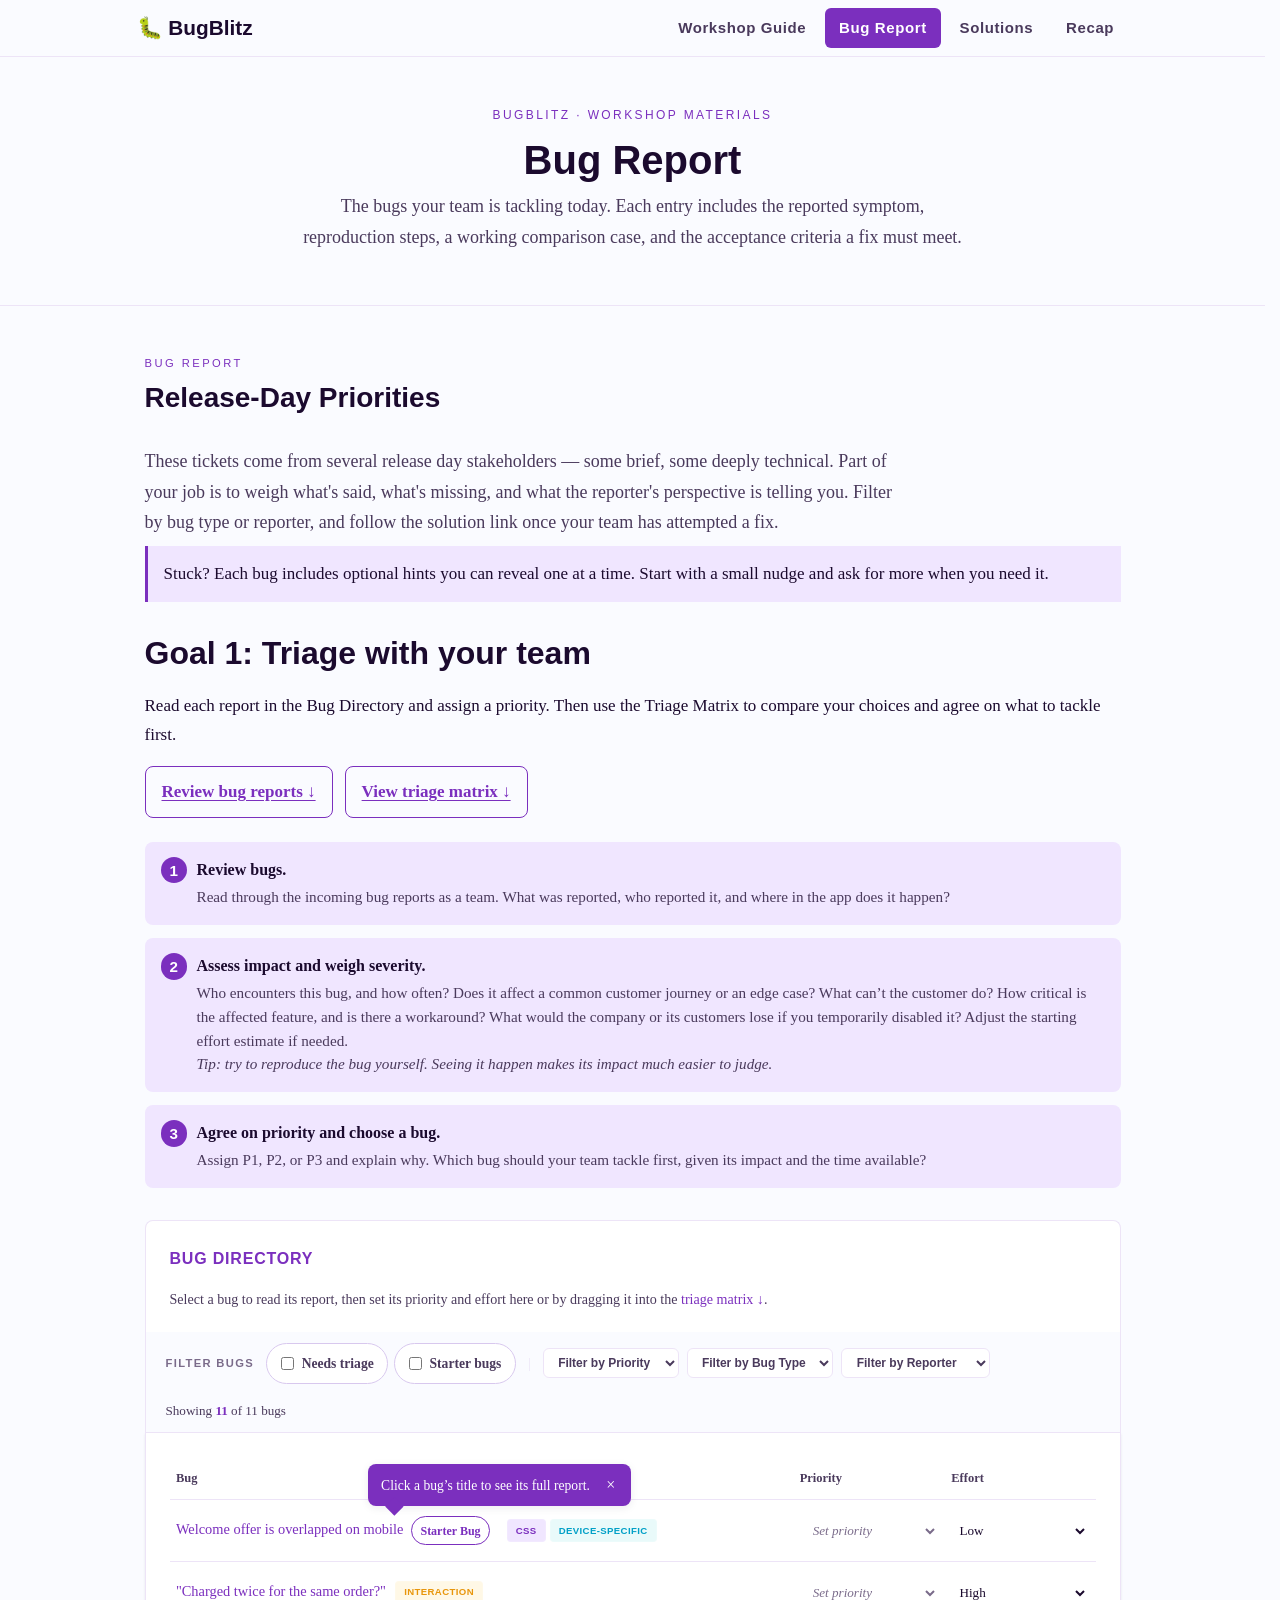
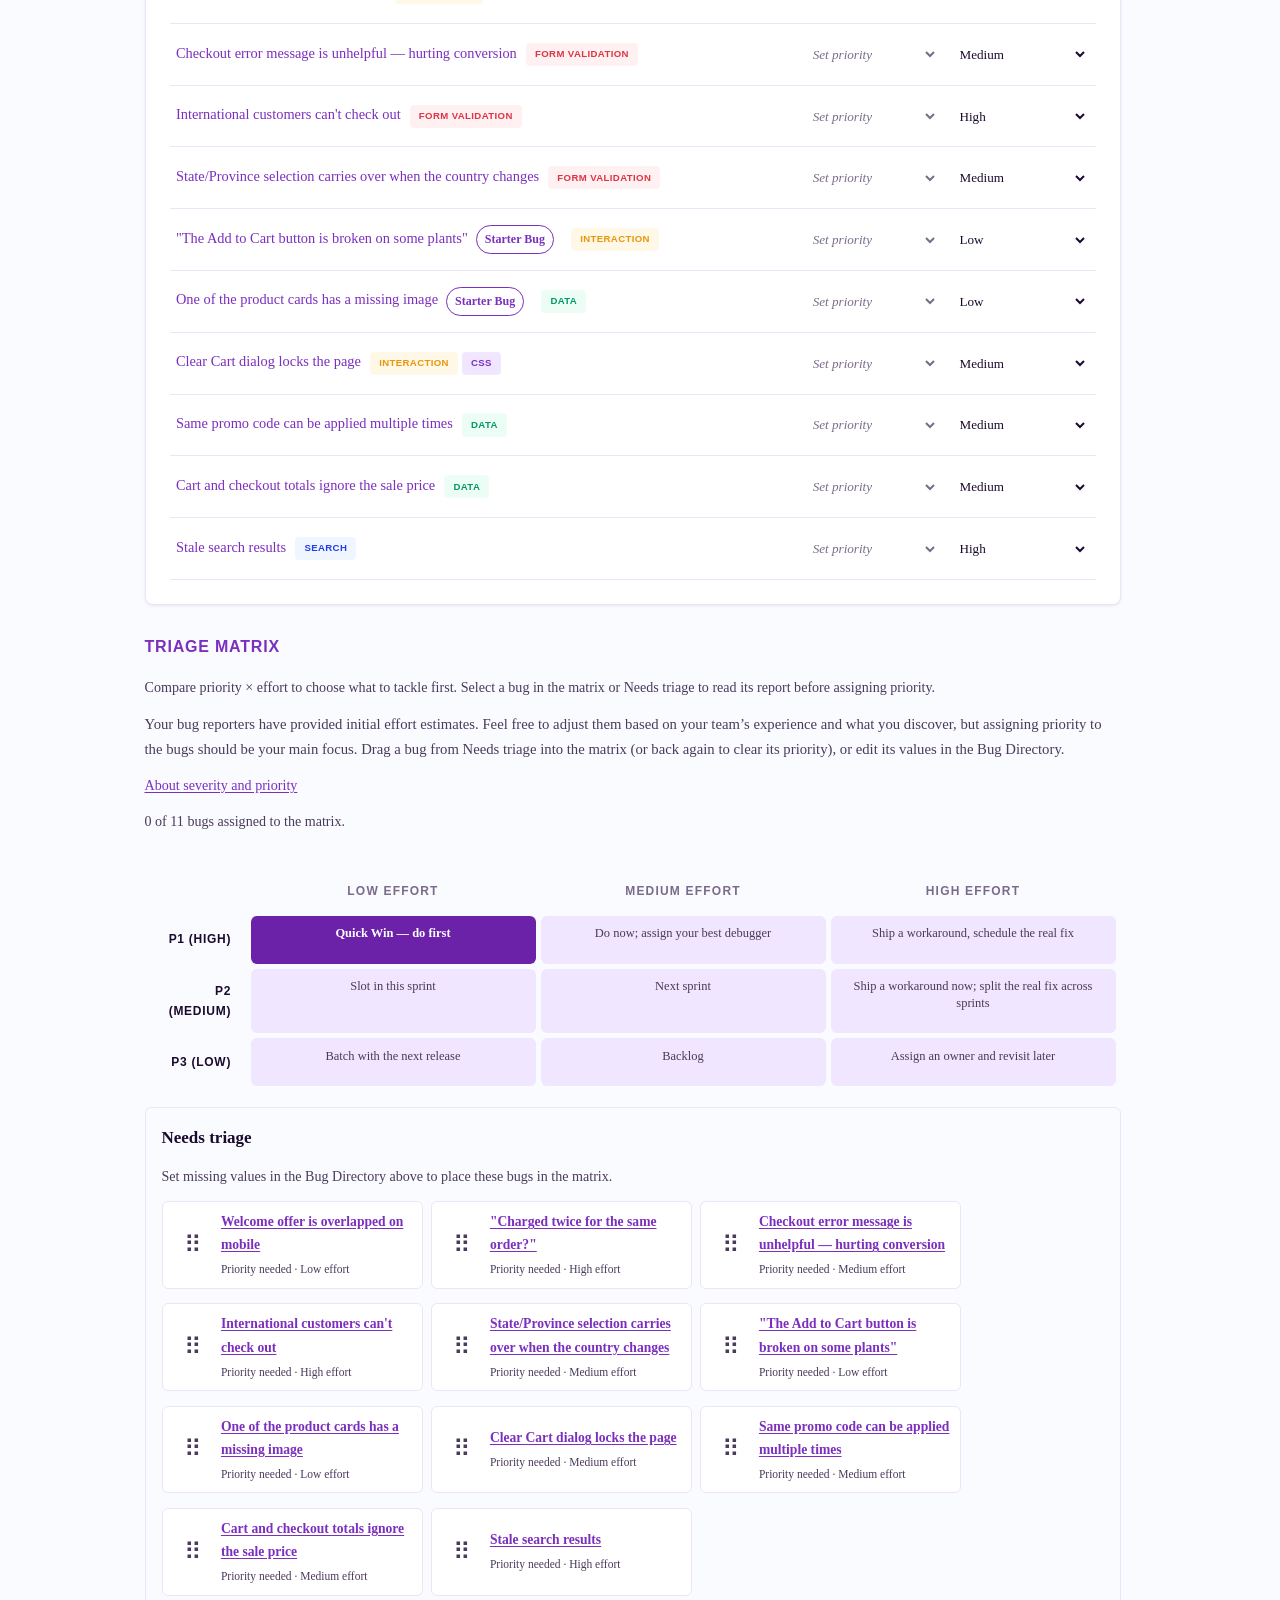
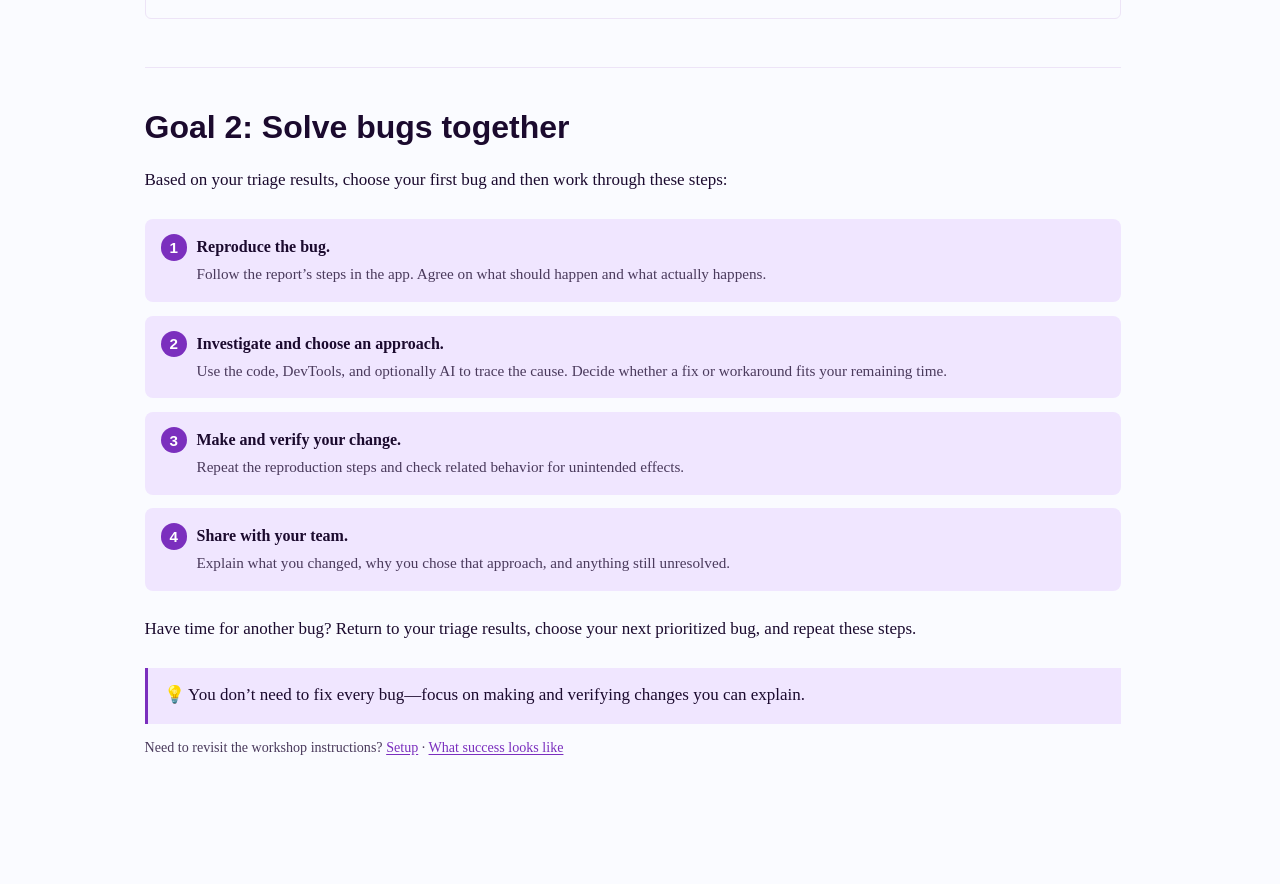
==== bugs.html @ a785be15 "update the guide" ====
<!DOCTYPE html>
<html data-page="bugs">
<meta charset="utf-8">
<meta name="viewport" content="width=device-width, initial-scale=1">
<title>BugBlitz Bug Report</title>
<link rel="stylesheet" href="styles.css?v=progressive-hints-notices-1">

<header class="site-header">
  <div class="site-bar">
    <a class="site-brand" href="index.html"><span aria-hidden="true">🐛</span> BugBlitz</a>
    <nav class="page-nav" aria-label="Workshop pages">
      <ul class="page-nav-list">
        <li class="page-nav-item has-menu">
          <a href="index.html">Workshop Guide</a>
          <ul class="page-nav-menu" id="page-menu-guide" aria-label="Workshop Guide sections">
            <li><a href="index.html#timeline">Timeline</a></li>
            <li><a href="index.html#setup">Setup</a></li>
            <li><a href="index.html#exercise">What Success Looks Like</a></li>
          </ul>
        </li>
        <li class="page-nav-item has-menu">
          <a href="bugs.html" aria-current="page">Bug Report</a>
          <ul class="page-nav-menu" id="page-menu-bugs" aria-label="Bug Report sections">
            <li><a href="#quick-links">Bug Directory</a></li>
            <li><a href="#triage-board">Triage Matrix</a></li>
          </ul>
        </li>
        <li class="page-nav-item"><a href="solutions.html">Solutions</a></li>
        <li class="page-nav-item has-menu">
          <a href="recap.html">Recap</a>
          <ul class="page-nav-menu" id="page-menu-recap" aria-label="Recap sections">
            <li><a href="recap.html#goals">Goals</a></li>
            <li><a href="recap.html#mindset">Mindset</a></li>
            <li><a href="recap.html#severity">Severity &amp; Priority</a></li>
            <li><a href="recap.html#bug-types">Bug Types</a></li>
            <li><a href="recap.html#ai-tips">AI Tips</a></li>
            <li><a href="recap.html#roles">Stakeholders</a></li>
            <li><a href="recap.html#hints">Hints</a></li>
          </ul>
        </li>
      </ul>
    </nav>
  </div>
  <nav class="section-nav" aria-label="Page sections">
    <div class="section-nav-inner">
      <span class="section-nav-page">Bug Report</span>
      <a href="#quick-links">Bug Directory</a>
      <a href="#triage-board">Triage Matrix</a>
    </div>
  </nav>
</header>

<div class="masthead">
  <div class="masthead-eyebrow">BugBlitz · Workshop Materials</div>
  <h1>Bug Report</h1>
  <p class="masthead-sub">The bugs your team is tackling today. Each entry includes the reported symptom, reproduction
    steps, a working comparison case, and the acceptance criteria a fix must meet.</p>
</div>

<div class="content">

  <!-- Bug report and triage tools -->
  <section id="bug-list">
    <div class="section-label">Bug Report</div>
    <h2>Release-Day Priorities</h2>
    <p class="lead">These tickets come from several release day stakeholders — some brief, some deeply technical. Part
      of your job is to weigh what's said, what's missing, and what the reporter's perspective is telling you. Filter by
      bug type or reporter, and follow the solution link once your team has attempted a fix.</p>

    <p class="hints-intro">Stuck? Each bug includes optional hints you can reveal one at a time. Start with a small nudge and ask for more when you need it.</p>

    <div class="triage-prompts">
      <h2>Goal 1: Triage with your team</h2>
      <p>Read each report in the Bug Directory and assign a priority. Then use the Triage Matrix to compare your choices and agree on what to tackle first.</p>
      <nav class="triage-actions" aria-label="Triage tools">
        <a href="#quick-links">Review bug reports ↓</a>
        <a href="#triage-board">View triage matrix ↓</a>
      </nav>
      <ol>
        <li><strong>Review bugs.</strong> Read through the incoming bug reports as a team. What was reported, who
          reported it, and where in the app does it happen?</li>
        <li><strong>Assess impact and weigh severity.</strong> Who encounters this bug, and how often? Does it affect a
          common customer journey or an edge case? What can’t the customer do? How critical is the affected feature, and
          is there a workaround? What would the company or its customers lose if you temporarily disabled it? Adjust the
          starting effort estimate if needed.
          <br><em>Tip: try to reproduce the bug yourself. Seeing it happen makes its impact much easier to judge.</em></li>
        <li><strong>Agree on priority and choose a bug.</strong> Assign P1, P2, or P3 and explain why. Which bug should
          your team tackle first, given its impact and the time available?</li>
      </ol>
    </div>

    <div class="toc directory-intro" id="quick-links">
      <h2>Bug Directory</h2>
      <p class="board-help">Select a bug to read its report, then set its priority and effort<span class="triage-pointer-copy"> here or by dragging it into the <a href="#triage-board">triage matrix ↓</a></span><span class="triage-touch-copy">; the <a href="#triage-board">triage matrix ↓</a> updates automatically</span>.</p>
    </div>

    <!-- The filter bar stays pinned only while the bug list is on screen. -->
    <div class="directory-sticky-scope">
      <div class="bug-filter-toolbar" id="bug-filter-toolbar">
        <button type="button" class="filter-panel-toggle" id="filter-panel-toggle"
          aria-controls="filter-panel-content" aria-expanded="false">
          <span>Filter bugs</span>
          <span class="filter-panel-chevron" aria-hidden="true">⌄</span>
        </button>
        <div class="filter-panel-content" id="filter-panel-content">
          <div class="filter-group">
            <span class="filter-label">Filter bugs</span>

            <!-- Triage and curated starting points -->
            <div class="filter-pills" id="bug-filter-pills">
              <label class="bug-filter-check"><input type="checkbox" id="needs-triage-toggle"> Needs triage</label>
              <label class="bug-filter-check"><input type="checkbox" id="starter-bugs-toggle" aria-describedby="starter-bugs-help"> Starter bugs</label>
            </div>

            <span class="filter-divider">|</span>

            <div class="filter-selects">
              <select class="filter-dropdown" id="filter-priority" aria-label="Filter by Priority">
                <option value="all">Filter by Priority</option>
                <option value="P1">P1 (High)</option>
                <option value="P2">P2 (Medium)</option>
                <option value="P3">P3 (Low)</option>
              </select>
              <select class="filter-dropdown" id="filter-type" aria-label="Filter by Bug Type">
                <option value="all">Filter by Bug Type</option>
                <option value="css">CSS</option>
                <option value="data">Data</option>
                <option value="device">Device-Specific</option>
                <option value="form">Form Validation</option>
                <option value="interaction">Interaction</option>
                <option value="search">Search</option>
              </select>

              <select class="filter-dropdown" id="filter-reporter" aria-label="Filter by Reporter">
                <option value="all">Filter by Reporter</option>
                <option value="support">Customer Support</option>
                <option value="design">Design</option>
                <option value="director">Director</option>
                <option value="dev">Engineer</option>
                <option value="pm">Product Manager</option>
                <option value="qa">QA</option>
              </select>
            </div>
          </div>

          <p class="board-help" id="starter-bugs-help" hidden>Starter bugs: Selected by the facilitators as good starting points for newer debuggers.</p>
          <div class="filter-status" role="status" aria-live="polite">
            <span id="active-filter-summary" hidden></span>
            Showing <strong id="visible-count">0</strong> of <span id="total-count">0</span> bugs
            <button type="button" id="clear-filters-btn" class="clear-filters-btn" hidden>Clear filters</button>
          </div>
        </div>
      </div>

      <div class="directory-layout">
        <nav class="toc directory-list" aria-label="Bug report table of contents" id="bug-directory-list">
          <div class="bug-guide-empty" id="bug-guide-empty">
            <p>No bugs match these filters.</p>
            <button type="button" id="empty-clear-filters-btn" class="clear-filters-btn">Clear filters</button>
          </div>
          <table class="triage-table" aria-label="Bug priorities and effort">
            <thead>
              <tr>
                <th scope="col">Bug</th>
                <th scope="col">Priority</th>
                <th scope="col">Effort</th>
              </tr>
            </thead>
            <tbody>
              <tr id="assignment-welcome-offer-mobile">
                <td><a href="#welcome-offer-mobile">Welcome offer is overlapped on mobile</a> <span class="toc-types"><span
                      class="toc-tag cat-css">CSS</span><span class="toc-tag cat-device">Device-Specific</span></span></td>
                <td data-label="Priority"></td>
                <td data-label="Effort"></td>
              </tr>
              <tr id="assignment-duplicate-order-placed">
                <td><a href="#duplicate-order-placed">"Charged twice for the same order?"</a> <span class="toc-types"><span
                      class="toc-tag cat-interaction">Interaction</span></span></td>
                <td data-label="Priority"></td>
                <td data-label="Effort"></td>
              </tr>
              <tr id="assignment-generic-error">
                <td><a href="#generic-error">Checkout error message is unhelpful — hurting conversion</a> <span
                    class="toc-types"><span class="toc-tag cat-form">Form Validation</span></span></td>
                <td data-label="Priority"></td>
                <td data-label="Effort"></td>
              </tr>
              <tr id="assignment-international-postal-code">
                <td><a href="#international-postal-code">International customers can't check out</a> <span
                    class="toc-types"><span class="toc-tag cat-form">Form Validation</span></span></td>
                <td data-label="Priority"></td>
                <td data-label="Effort"></td>
              </tr>
              <tr id="assignment-stale-state">
                <td><a href="#stale-state">State/Province selection carries over when the country changes</a> <span
                    class="toc-types"><span class="toc-tag cat-form">Form Validation</span></span></td>
                <td data-label="Priority"></td>
                <td data-label="Effort"></td>
              </tr>
              <tr id="assignment-sold-out-feedback">
                <td><a href="#sold-out-feedback">"The Add to Cart button is broken on some plants"</a> <span
                    class="toc-types"><span class="toc-tag cat-interaction">Interaction</span></span></td>
                <td data-label="Priority"></td>
                <td data-label="Effort"></td>
              </tr>
              <tr id="assignment-broken-image">
                <td><a href="#broken-image">One of the product cards has a missing image</a> <span class="toc-types"><span
                      class="toc-tag cat-data">Data</span></span></td>
                <td data-label="Priority"></td>
                <td data-label="Effort"></td>
              </tr>
              <tr id="assignment-dialog-bug">
                <td><a href="#dialog-bug">Clear Cart dialog locks the page</a> <span class="toc-types"><span
                      class="toc-tag cat-interaction">Interaction</span><span class="toc-tag cat-css">CSS</span></span></td>
                <td data-label="Priority"></td>
                <td data-label="Effort"></td>
              </tr>
              <tr id="assignment-promo-duplicate">
                <td><a href="#promo-duplicate">Same promo code can be applied multiple times</a> <span
                    class="toc-types"><span class="toc-tag cat-data">Data</span></span></td>
                <td data-label="Priority"></td>
                <td data-label="Effort"></td>
              </tr>
              <tr id="assignment-sale-price-not-honored">
                <td><a href="#sale-price-not-honored">Cart and checkout totals ignore the sale price</a> <span
                    class="toc-types"><span class="toc-tag cat-data">Data</span></span></td>
                <td data-label="Priority"></td>
                <td data-label="Effort"></td>
              </tr>
              <tr id="assignment-stale-search">
                <td><a href="#stale-search">Stale search results</a> <span class="toc-types"><span
                      class="toc-tag cat-search">Search</span></span></td>
                <td data-label="Priority"></td>
                <td data-label="Effort"></td>
              </tr>
            </tbody>
          </table>
        </nav>
        <div class="report-viewer" id="report-viewer" role="region" aria-label="Selected bug report" hidden></div>
      </div>
    </div>

    <div id="triage-board">
    <h2 class="triage-matrix-heading">Triage Matrix</h2>
    <p class="board-help">Compare priority × effort to choose what to tackle first. Select a bug in the matrix or Needs triage to read its report before assigning priority.</p>
    <p style="font-size: 0.92rem; color: var(--text-secondary); margin-top: 0.25rem;">Your bug reporters have provided
      initial effort estimates. Feel free to adjust them based on your team’s experience and what you discover, but
      assigning priority to the bugs should be your main focus. <span class="triage-pointer-copy">Drag a bug from Needs triage into the matrix (or back again to clear its priority), or edit its values in the Bug Directory.</span><span class="triage-touch-copy">Set priority and effort in the <a href="#quick-links">Bug Directory</a>. The matrix updates automatically.</span></p>

    <p class="board-help"><a href="recap.html#severity">About severity and priority</a></p>
      <p class="board-help" id="triage-count"></p>
      <div class="matrix-scroll">
        <table class="effort-matrix triage-board" aria-label="Priority × Effort matrix">
          <thead>
            <tr>
              <th></th>
              <th scope="col">Low Effort</th>
              <th scope="col">Medium Effort</th>
              <th scope="col">High Effort</th>
            </tr>
          </thead>
          <tbody>
            <tr>
              <th scope="row" class="row-label">P1 (High)</th>
              <td class="quick-win" data-priority="P1" data-effort="Low">
                <div class="matrix-effort-label">Low effort</div>
                <div class="board-guidance">Quick Win — do first</div>
                <div class="board-tiles"></div>
              </td>
              <td data-priority="P1" data-effort="Medium">
                <div class="matrix-effort-label">Medium effort</div>
                <div class="board-guidance">Do now; assign your best debugger</div>
                <div class="board-tiles"></div>
              </td>
              <td data-priority="P1" data-effort="High">
                <div class="matrix-effort-label">High effort</div>
                <div class="board-guidance">Ship a workaround, schedule the real fix</div>
                <div class="board-tiles"></div>
              </td>
            </tr>
            <tr>
              <th scope="row" class="row-label">P2 (Medium)</th>
              <td data-priority="P2" data-effort="Low">
                <div class="matrix-effort-label">Low effort</div>
                <div class="board-guidance">Slot in this sprint</div>
                <div class="board-tiles"></div>
              </td>
              <td data-priority="P2" data-effort="Medium">
                <div class="matrix-effort-label">Medium effort</div>
                <div class="board-guidance">Next sprint</div>
                <div class="board-tiles"></div>
              </td>
              <td data-priority="P2" data-effort="High">
                <div class="matrix-effort-label">High effort</div>
                <div class="board-guidance">Ship a workaround now; split the real fix across sprints</div>
                <div class="board-tiles"></div>
              </td>
            </tr>
            <tr>
              <th scope="row" class="row-label">P3 (Low)</th>
              <td data-priority="P3" data-effort="Low">
                <div class="matrix-effort-label">Low effort</div>
                <div class="board-guidance">Batch with the next release</div>
                <div class="board-tiles"></div>
              </td>
              <td data-priority="P3" data-effort="Medium">
                <div class="matrix-effort-label">Medium effort</div>
                <div class="board-guidance">Backlog</div>
                <div class="board-tiles"></div>
              </td>
              <td data-priority="P3" data-effort="High">
                <div class="matrix-effort-label">High effort</div>
                <div class="board-guidance">Assign an owner and revisit later</div>
                <div class="board-tiles"></div>
              </td>
            </tr>
          </tbody>
        </table>
      </div>
      <div class="needs-triage" id="needs-triage">
        <h4>Needs triage</h4>
        <p class="board-help" id="needs-triage-help">Set missing values in the Bug Directory above to place these bugs in the matrix.</p>
        <div class="board-tiles" id="needs-triage-tiles"></div>
      </div>
    </div>

    <div class="exercise-goal" id="solve-bugs">
      <h2>Goal 2: Solve bugs together</h2>
      <p>Based on your triage results, choose your first bug and then work through these steps:</p>
      <ol>
        <li><strong>Reproduce the bug.</strong> Follow the report’s steps in the app. Agree on what should happen and what actually happens.</li>
        <li><strong>Investigate and choose an approach.</strong> Use the code, DevTools, and optionally AI to trace the cause. Decide whether a fix or workaround fits your remaining time.</li>
        <li><strong>Make and verify your change.</strong> Repeat the reproduction steps and check related behavior for unintended effects.</li>
        <li><strong>Share with your team.</strong> Explain what you changed, why you chose that approach, and anything still unresolved.</li>
      </ol>
      <p>Have time for another bug? Return to your triage results, choose your next prioritized bug, and repeat these steps.</p>
      <p class="exercise-tip">💡 You don’t need to fix every bug—focus on making and verifying changes you can explain.</p>
      <nav class="board-help" aria-label="Workshop resources">
        <span>Need to revisit the workshop instructions? </span>
        <a href="index.html#setup">Setup</a>
        <span aria-hidden="true"> · </span>
        <a href="index.html#exercise">What success looks like</a>
      </nav>
    </div>


    <!-- Full bug reports. With JavaScript they are hidden and shown one at a time
         in the Bug Directory's report viewer; without it they appear here. -->
    <div class="bug-guide-cards" id="bug-guide-cards">

      <div class="bug-guide-card" id="welcome-offer-mobile" data-types="css device" data-reporter="design"
        style="--bug-guide-color: var(--role-design); --bug-guide-bg: rgba(157, 55, 116, 0.12);">
        <div class="bug-guide-card-header">
          <div class="bug-guide-card-type cat-css">CSS Bug</div>
          <div class="bug-guide-card-type cat-device">Device-Specific</div>
        </div>
        <h3>Welcome offer is overlapped on mobile</h3>
        <div class="reporter-line" style="--reporter-color: var(--role-design);"><span
            class="reporter-dot"></span>Reported by <strong>Design</strong></div>
        <p class="bug-guide-card-symptom">On mobile, the cookie notice partially overlaps the welcome offer and its
          buttons, making the layout look crowded and unfinished. The desktop layout looks fine. On smaller screens,
          these elements should have clear spacing and fit together cleanly, with the close button and “Start shopping”
          action fully visible and easy to tap.</p>

        <div class="bug-guide-sub">Reproduction Steps</div>
        <ol>
          <li>Open the home page at a phone-sized viewport (or on a mobile device).</li>
          <li>Refresh the page so the welcome offer and cookie notice appear together.</li>
          <li>Notice how the cookie notice overlaps the welcome offer, including parts of its buttons, disrupting the
            spacing and visual hierarchy.</li>
          <li>Check whether the whole welcome offer is clearly visible and visually separated from the cookie notice.
          </li>
        </ol>

        <div class="workshop-prompt">
          <strong>Your mission:</strong> Investigate why the welcome offer and cookie notice compete for space on
          mobile, and fix the experience so both are functional and can be dismissed in either order.
        </div>
        <details class="bug-hints" id="hints-welcome-offer-mobile">
          <summary>Need a hint?</summary>
          <p class="hints-help">Reveal one hint at a time. Stop whenever you have enough to try your next step.</p>
          <details class="bug-hint" id="hint-welcome-offer-mobile-1">
            <summary>Hint 1 of 3 · Where to look</summary>
            <p>On the home page, open DevTools and enable the device toolbar (phone/tablet icon). Choose a narrow phone viewport and refresh with the welcome offer and cookie notice visible. Compare with a desktop width and try both panels’ buttons. At what screen size do the panels start competing for space?</p>
          </details>
          <details class="bug-hint" id="hint-welcome-offer-mobile-2">
            <summary>Hint 2 of 3 · What to investigate</summary>
            <p>In DevTools → Elements, use the element picker to inspect each panel. In Styles, compare their positioning rules and bottom offsets; check their rendered heights too. Edit values directly in DevTools before changing the codebase, and try a width where the notice text wraps. Which positioning change makes both panels’ buttons accessible?</p>
          </details>
          <details class="bug-hint" id="hint-welcome-offer-mobile-3">
            <summary>Hint 3 of 3 · Another clue</summary>
            <p>Find the mobile rule for .offer-popover in welcome-offer.component.scss. Move your successful DevTools experiment into the stylesheet, then reload because DevTools edits are temporary. Check narrow widths, enlarged text, and dismissing either panel first. How much bottom clearance does the offer need to stay above the cookie notice?</p>
          </details>
        </details>
        <div class="bug-guide-card-footer">
          <a class="solution-link" href="solutions.html#welcome-offer-mobile">View full solution →</a>
        </div>
      </div>

      <div class="bug-guide-card" id="duplicate-order-placed" data-types="interaction" data-reporter="support"
        style="--bug-guide-color: var(--role-support); --bug-guide-bg: rgba(217, 119, 6, 0.12);">
        <div class="bug-guide-card-header">
          <div class="bug-guide-card-type cat-interaction">Interaction Bug</div>
        </div>
        <h3>"Charged twice for the same order?"</h3>
        <p class="exercise-notice"><span class="exercise-notice-label"><span aria-hidden="true">⚠️</span> Before you start</span><strong>If you’re using Mock API in StackBlitz, skip this exercise because it requires DevTools throttling.</strong> Continue with the next exercise. You can try this later using Live Supabase or running the project locally.</p>
        <div class="reporter-line" style="--reporter-color: var(--role-support);"><span
            class="reporter-dot"></span>Reported by <strong>Customer Support</strong></div>
        <p class="bug-guide-card-symptom">Getting a wave of complaints from customers saying they placed a single order
          but were charged twice. A couple of them mentioned they "clicked the button twice because nothing happened the
          first time." The <strong>My Orders</strong> tab shows duplicate orders when they search using their email.
          Passing it to engineering to look at.</p>
        <div class="workshop-prompt">
          <strong>Your mission:</strong> Reproduce the duplicate charge yourself, trace the checkout submit flow, and
          propose a fix that prevents a second checkout request from firing while the first one is still processing.
        </div>
        <details class="bug-hints" id="hints-duplicate-order-placed">
          <summary>Need a hint?</summary>
          <p class="exercise-notice"><span aria-hidden="true">⚠️</span> Using <strong>Mock API? Skip this bug.</strong></p>
          <p class="hints-help">Reveal one hint at a time. Stop whenever you have enough to try your next step.</p>
          <details class="bug-hint" id="hint-duplicate-order-placed-1">
            <summary>Hint 1 of 3 · Where to look</summary>
            <p>On checkout, use a different test email for each attempt so earlier orders do not confuse the result. Compare one deliberate click on Place Order with two quick clicks. In My Orders, search each email and compare the new orders’ items and totals. How many orders appeared after one click versus two quick clicks?</p>
          </details>
          <details class="bug-hint" id="hint-duplicate-order-placed-2">
            <summary>Hint 2 of 3 · What to investigate</summary>
            <p>Open DevTools → Network, enable Preserve log, filter to Fetch/XHR, and select a slow throttling preset. <a href="https://developer.chrome.com/docs/devtools/request-conditions" target="_blank" rel="noopener noreferrer">Chrome DevTools throttling guide&nbsp;↗</a> Repeat the rapid clicks and compare the order POST requests’ Payload tabs. In Elements, inspect the button while the first request is pending. Can another submission start before the first request finishes?</p>
          </details>
          <details class="bug-hint" id="hint-duplicate-order-placed-3">
            <summary>Hint 3 of 3 · Another clue</summary>
            <p>Find the submit handler and submitting state in checkout.component.ts, and the Place Order button in checkout.component.html. After making a change, verify one order for rapid clicks and that a failed request allows a retry; you can submit while Network is Offline, restore the connection, and retry. Restore normal throttling afterward. How could submitting both disable the button and guard the handler, while always allowing another attempt after failure?</p>
          </details>
        </details>
        <div class="bug-guide-card-footer">
          <a class="solution-link" href="solutions.html#duplicate-order-placed">View full solution →</a>
        </div>
      </div>

      <div class="bug-guide-card" id="generic-error" data-types="form" data-reporter="pm"
        style="--bug-guide-color: var(--role-pm); --bug-guide-bg: rgba(224, 64, 160, 0.12);">
        <div class="bug-guide-card-header">
          <div class="bug-guide-card-type cat-form">Form Validation Bug</div>
        </div>
        <h3>Checkout error message is unhelpful — hurting conversion</h3>
        <div class="reporter-line" style="--reporter-color: var(--role-pm);"><span class="reporter-dot"></span>Reported
          by <strong>Product Manager</strong></div>
        <p class="bug-guide-card-symptom">When a shopper submits checkout with a missing required field, they get one
          generic "Please fill in all fields" message with no indication of <em>which</em> field is the problem. Session
          replays show people re-checking every input in frustration; funnel data shows abandonment spikes at this step.
          Fixing this should be a straightforward conversion win.</p>
        <div class="bug-guide-sub">What good looks like</div>
        <ul>
          <li>Each missing required field is called out inline, with a message that names the field and what's expected.
          </li>
          <li>Valid fields don't get flagged as errors.</li>
          <li>Successful submissions behave exactly as they do today.</li>
        </ul>
        <div class="workshop-prompt">
          <strong>Your mission:</strong> Trace the current validation flow, then propose a fix that surfaces field-level
          errors so users know exactly what to fix.
        </div>
        <details class="bug-hints" id="hints-generic-error">
          <summary>Need a hint?</summary>
          <p class="hints-help">Reveal one hint at a time. Stop whenever you have enough to try your next step.</p>
          <details class="bug-hint" id="hint-generic-error-1">
            <summary>Hint 1 of 3 · Where to look</summary>
            <p>On checkout, use a valid US address to avoid the separate international postal-code issue. Clear one required field and submit, then repeat with a different field. Leave two fields empty and correct only one. What does the feedback tell you about which fields still need attention?</p>
          </details>
          <details class="bug-hint" id="hint-generic-error-2">
            <summary>Hint 2 of 3 · What to investigate</summary>
            <p>Open DevTools → Network, filter to Fetch/XHR, and repeat an incomplete submission to see whether an order request is sent. In Elements, inspect the empty input and the error message. Search the project for the exact displayed error text. Where is the message chosen, and does that code keep track of which fields failed?</p>
          </details>
          <details class="bug-hint" id="hint-generic-error-3">
            <summary>Hint 3 of 3 · Another clue</summary>
            <p>In checkout.component.ts, inspect the required-field checks; in checkout.component.html, find where the error is rendered. After your change, verify that correcting a field clears its error on revalidation and that valid checkout still works. Keep optional-region rules consistent with the State/Province report. How could you collect errors by field, display each beside its input, and associate the message with that input for accessibility?</p>
            <details class="related-validation">
              <summary>Related check · Country and region validation</summary>
              <p>Country changes affect both postal-code rules and whether State/Province is required. Verify these together: valid postal codes should not be blocked by an optional region, and a missing required region should not slip through. Compare the <a href="#stale-state">State/Province</a>, <a href="#international-postal-code">international postal-code</a>, and <a href="#generic-error">checkout error</a> reports when checking the combined behavior.</p>
            </details>
          </details>
        </details>
        <div class="bug-guide-card-footer">
          <a class="solution-link" href="solutions.html#generic-error">View full solution →</a>
        </div>
      </div>

      <div class="bug-guide-card" id="international-postal-code" data-types="form" data-reporter="director"
        style="--bug-guide-color: var(--role-director); --bug-guide-bg: rgba(147, 51, 234, 0.12);">
        <div class="bug-guide-card-header">
          <div class="bug-guide-card-type cat-form">Form Validation Bug</div>
        </div>
        <h3>International customers can't check out</h3>
        <div class="reporter-line" style="--reporter-color: var(--role-director);"><span
            class="reporter-dot"></span>Reported by <strong>Director</strong></div>
        <p class="bug-guide-card-symptom">Sales flagged this — orders from non-US customers aren't going through.
          Canada, UK, and Japan all seeing it. Would like a triage plan by end of day: whether this is a same-day fix or
          something that needs a temporary workaround while a proper fix ships.</p>
        <p class="bug-guide-card-symptom">A Canadian customer reported that the following address wasn't accepted:</p>
        <dl class="bug-guide-address">
          <dt>Street address</dt>
          <dd>100 Queen's Park</dd>
          <dt>City</dt>
          <dd>Toronto</dd>
          <dt>Province</dt>
          <dd>ON</dd>
          <dt>Postal code</dt>
          <dd>M5S 2C6</dd>
          <dt>Country</dt>
          <dd>Canada</dd>
        </dl>
        <div class="workshop-prompt">
          <strong>Your mission:</strong> Reproduce the checkout failure with a valid international postal code, trace
          the validation logic, and propose a fix that supports the selected country without breaking US ZIP validation.
        </div>
        <details class="bug-hints" id="hints-international-postal-code">
          <summary>Need a hint?</summary>
          <p class="hints-help">Reveal one hint at a time. Stop whenever you have enough to try your next step.</p>
          <details class="bug-hint" id="hint-international-postal-code-1">
            <summary>Hint 1 of 3 · Where to look</summary>
            <p>On checkout, complete the Canadian example from the report and note the exact error. Compare the country selection, postal-code label, and message. Try a valid and an invalid format for both Canada and the US, keeping other required fields filled. Which inputs are rejected, and does the message describe the country you selected?</p>
          </details>
          <details class="bug-hint" id="hint-international-postal-code-2">
            <summary>Hint 2 of 3 · What to investigate</summary>
            <p>In DevTools → Network, filter to Fetch/XHR and repeat the Canadian submission. If an order POST appears, inspect its Payload and Response; if none appears, investigate the form’s validation. Search for the exact postal-code error text and inspect the condition that produces it. Does that check use the selected country?</p>
          </details>
          <details class="bug-hint" id="hint-international-postal-code-3">
            <summary>Hint 3 of 3 · Another clue</summary>
            <p>In checkout.component.ts, set a Sources breakpoint at postal-code validation and inspect form.country, form.zip, and the pattern being tested. Retest valid and invalid formats after your change, distinguishing region errors from postal-code errors. How could the selected country determine both the validation rule and the format example shown when validation fails?</p>
            <details class="related-validation">
              <summary>Related check · Country and region validation</summary>
              <p>Country changes affect both postal-code rules and whether State/Province is required. Verify these together: valid postal codes should not be blocked by an optional region, and a missing required region should not slip through. Compare the <a href="#stale-state">State/Province</a>, <a href="#international-postal-code">international postal-code</a>, and <a href="#generic-error">checkout error</a> reports when checking the combined behavior.</p>
            </details>
          </details>
        </details>
        <div class="bug-guide-card-footer">
          <a class="solution-link" href="solutions.html#international-postal-code">View full solution →</a>
        </div>
      </div>

      <div class="bug-guide-card" id="stale-state" data-types="form" data-reporter="qa"
        style="--bug-guide-color: var(--role-qa); --bug-guide-bg: rgba(14, 165, 160, 0.12);">
        <div class="bug-guide-card-header">
          <div class="bug-guide-card-type cat-form">Form Validation Bug</div>
        </div>
        <h3>State/Province selection carries over when the country changes</h3>
        <div class="reporter-line" style="--reporter-color: var(--role-qa);"><span class="reporter-dot"></span>Reported
          by <strong>QA Tester</strong></div>
        <p class="bug-guide-card-symptom">A shopper changes the selected country in the checkout form, but a previously
          chosen state or province value silently carries over, so the form submits with a state that doesn't belong to
          the new country.</p>
        <div class="bug-guide-sub">Reproduction Steps</div>
        <ol>
          <li>Add any item to the cart and navigate to the checkout page.</li>
          <li>Select <strong>United States</strong> as the country and pick a state (e.g., <strong>California</strong>).
          </li>
          <li>Change the country to a different one (e.g., <strong>Germany</strong> or <strong>United Kingdom</strong>).
          </li>
          <li>Fill in the remaining fields and submit the form or inspect the form data.</li>
          <li>Observe that the state field still holds the previously chosen value ("CA") even though it makes no sense
            for the new country.</li>
        </ol>
        <div class="bug-guide-sub">Comparison Case</div>
        <ol>
          <li>Reload the page and pick a country only once before submitting.</li>
          <li>Observe that the state value corresponds correctly to the selected country.</li>
        </ol>
        <div class="bug-guide-sub">Acceptance Criteria</div>
        <ol>
          <li>Changing the country clears any previously selected state/province value.</li>
          <li>The state field re-renders correctly (select vs. free-text input) based on the new country's regions.</li>
          <li>When State/Province is required for the selected country, the required-field check catches the empty value
            after a country change instead of allowing a stale value to slip through. Otherwise, the field is optional
            or hidden and an empty value does not block submission.</li>
          <li>No regressions to the initial country selection flow.</li>
        </ol>
        <div class="workshop-prompt">
          <strong>Your mission:</strong> Investigate what happens to form state when the country changes, and propose a
          fix that resets the state whenever the country selection changes.
        </div>
        <details class="bug-hints" id="hints-stale-state">
          <summary>Need a hint?</summary>
          <p class="hints-help">Reveal one hint at a time. Stop whenever you have enough to try your next step.</p>
          <details class="bug-hint" id="hint-stale-state-1">
            <summary>Hint 1 of 3 · Where to look</summary>
            <p>On checkout, select a US state, then switch to Canada. Repeat with France and compare with choosing a country once after a refresh. Note whether State/Province is a dropdown or text input and whether the old choice remains visible. Does a change in the displayed control tell you whether the previous value was cleared?</p>
          </details>
          <details class="bug-hint" id="hint-stale-state-2">
            <summary>Hint 2 of 3 · What to investigate</summary>
            <p>In DevTools → Elements, inspect the region options, label, and required attribute. Compare an empty region with a selected region for Canada, then try an empty region for France. Note which validation check blocks submission—the separate postal-code bug can also reject an address. Do the displayed choices, stored value, and required-field behavior agree?</p>
          </details>
          <details class="bug-hint" id="hint-stale-state-3">
            <summary>Hint 3 of 3 · Another clue</summary>
            <p>Find onCountryChange in checkout.component.ts and pause there with a Sources breakpoint. Step through while watching form.state, then inspect the region validation and its template’s required binding. Verify the form value even if the postal-code bug still blocks submission. How could changing countries clear the old region and apply a consistent rule for when a new region is required?</p>
            <details class="related-validation">
              <summary>Related check · Country and region validation</summary>
              <p>Country changes affect both postal-code rules and whether State/Province is required. Verify these together: valid postal codes should not be blocked by an optional region, and a missing required region should not slip through. Compare the <a href="#stale-state">State/Province</a>, <a href="#international-postal-code">international postal-code</a>, and <a href="#generic-error">checkout error</a> reports when checking the combined behavior.</p>
            </details>
          </details>
        </details>
        <div class="bug-guide-card-footer">
          <a class="solution-link" href="solutions.html#stale-state">View full solution →</a>
        </div>
      </div>

      <div class="bug-guide-card" id="sold-out-feedback" data-types="interaction" data-reporter="support"
        style="--bug-guide-color: var(--role-support); --bug-guide-bg: rgba(217, 119, 6, 0.12);">
        <div class="bug-guide-card-header">
          <div class="bug-guide-card-type cat-interaction">Interaction Bug</div>
        </div>
        <h3>"The Add to Cart button is broken on some plants"</h3>
        <div class="reporter-line" style="--reporter-color: var(--role-support);"><span
            class="reporter-dot"></span>Reported by <strong>Customer Support</strong></div>
        <p class="bug-guide-card-symptom">Customers keep messaging in convinced the "Add to Cart" button is broken on
          certain products — they click it and nothing happens. Those cards are faded and have an "Out of Stock" badge
          in the top-right corner, but shoppers seem to miss it and the button still says "Add to Cart." Can we make the
          availability clearer? People shouldn't have to contact us to figure out that a plant is out of stock.</p>
        <div class="workshop-prompt">
          <strong>Your mission:</strong> The reporter has told you what shoppers <em>think</em> is happening; work out
          what's actually happening in the UI, then propose a fix that makes the sold-out state obvious without breaking
          normal Add to Cart behavior on in-stock items.
        </div>
        <details class="bug-hints" id="hints-sold-out-feedback">
          <summary>Need a hint?</summary>
          <p class="hints-help">Reveal one hint at a time. Stop whenever you have enough to try your next step.</p>
          <details class="bug-hint" id="hint-sold-out-feedback-1">
            <summary>Hint 1 of 2 · Where to look</summary>
            <p>On the plant listing, right-click Add to Cart for an available product and a sold-out product and choose Inspect. In DevTools → Elements, compare the disabled attribute, visible text, and accessible name. What tells the browser that one button is unavailable, and what tells the shopper why?</p>
          </details>
          <details class="bug-hint" id="hint-sold-out-feedback-2">
            <summary>Hint 2 of 2 · Another clue</summary>
            <p>Inspect the stock binding and button text in product-card.component.html. Try disabled-button styling in DevTools → Styles before updating product-card.component.scss. Verify that available products still add to the cart and sold-out products stay unavailable. How could the button’s label, accessible name, and styling explain its stock status at the point where the shopper tries to act?</p>
          </details>
        </details>
        <div class="bug-guide-card-footer">
          <a class="solution-link" href="solutions.html#sold-out-feedback">View full solution →</a>
        </div>
      </div>

      <div class="bug-guide-card" id="broken-image" data-types="data" data-reporter="pm"
        style="--bug-guide-color: var(--role-pm); --bug-guide-bg: rgba(224, 64, 160, 0.12);">
        <div class="bug-guide-card-header">
          <div class="bug-guide-card-type cat-data">Data Bug</div>
        </div>
        <h3>One of the product cards has a missing image</h3>
        <div class="reporter-line" style="--reporter-color: var(--role-pm);"><span class="reporter-dot"></span>Reported
          by <strong>Product Manager</strong></div>
        <p class="bug-guide-card-symptom">One of the product cards on the plant listing is showing a broken image — the
          rest of the card looks fine but there's no photo. Looks bad for something a shopper sees first. Low priority
          relative to the checkout issues, but let's not ship the release with a broken image visible on the homepage.
        </p>
        <div class="workshop-prompt">
          <strong>Your mission:</strong> Find the affected product, trace the bad URL back to where the data comes from,
          and propose a fix that both restores the image and hardens the UI against a future broken URL slipping
          through.
        </div>
        <details class="bug-hints" id="hints-broken-image">
          <summary>Need a hint?</summary>
          <p class="hints-help">Reveal one hint at a time. Stop whenever you have enough to try your next step.</p>
          <details class="bug-hint" id="hint-broken-image-1">
            <summary>Hint 1 of 2 · Where to look</summary>
            <p>On the plant listing, open DevTools → Network, select the Img filter, and reload. Select the failed image request and find its Request URL in Headers. Compare that URL with a working image request. What differs between the addresses the browser is trying to load?</p>
          </details>
          <details class="bug-hint" id="hint-broken-image-2">
            <summary>Hint 2 of 2 · Another clue</summary>
            <p>Search product-images.ts for the failed URL and compare its hostname with the working image URLs. Try correcting it, then reload to check the photo. For future failures, inspect the image element in product-card.component.html and the existing placeholder returned by resolveProductImage(null). How could you correct this image’s address and show a placeholder if another image fails, without repeatedly retrying a failed placeholder?</p>
          </details>
        </details>
        <div class="bug-guide-card-footer">
          <a class="solution-link" href="solutions.html#broken-image">View full solution →</a>
        </div>
      </div>

      <div class="bug-guide-card" id="dialog-bug" data-reporter="pm" data-types="interaction css">
        <div class="bug-guide-card-header">
          <div class="bug-guide-card-type cat-interaction">Interaction Bug</div>
          <div class="bug-guide-card-type cat-css">CSS Bug</div>
        </div>
        <h3>Clear Cart dialog locks the page</h3>
        <div class="reporter-line" style="--reporter-color: var(--role-pm);"><span class="reporter-dot"></span>Reported
          by <strong>Product Manager</strong></div>
        <p class="bug-guide-card-symptom">After dismissing the Clear Cart dialog, customers are unable to click anything
          on the site and are forced to refresh the page to continue shopping.</p>
        <div class="bug-guide-sub">Reproduction Steps</div>
        <ol>
          <li>Add an item to the cart to open the cart modal.</li>
          <li>Click <strong>Clear Cart</strong> to open the confirmation prompt.</li>
          <li>Click <strong>Keep Items</strong> or <strong>Clear Cart</strong> to close the prompt.</li>
          <li>If you try to click any product or navigation link on the page, it has no effect.</li>
        </ol>
        <div class="bug-guide-sub">Acceptance Criteria</div>
        <ol>
          <li>Confirming "Clear Cart" successfully empties all items from the cart.</li>
          <li>Closing or confirming the dialog leaves the page fully clickable so customers can keep browsing without
            refreshing.</li>
        </ol>
        <div class="workshop-prompt">
          <strong>Your mission:</strong> Reproduce the issue by interacting with the confirmation dialog and restore
          normal page interaction.
        </div>
        <details class="bug-hints" id="hints-dialog-bug">
          <summary>Need a hint?</summary>
          <p class="hints-help">Reveal one hint at a time. Stop whenever you have enough to try your next step.</p>
          <details class="bug-hint" id="hint-dialog-bug-1">
            <summary>Hint 1 of 3 · Where to look</summary>
            <p>Reproduce the issue by opening Clear Cart and choosing Keep Items. Leave the page in its unresponsive state. Open DevTools → Elements and use the element picker over a button or link that no longer responds. What element does it select?</p>
          </details>
          <details class="bug-hint" id="hint-dialog-bug-2">
            <summary>Hint 2 of 3 · What to investigate</summary>
            <p>In Elements, inspect the selected element and its surrounding DOM. Use the page highlight to see how much space it covers, and check its position and dimensions in Styles or Computed. Did DevTools select the button or link you were trying to click? If not, what did it select?</p>
          </details>
          <details class="bug-hint" id="hint-dialog-bug-3">
            <summary>Hint 3 of 3 · Another clue</summary>
            <p>If you find an element covering the page, temporarily add display: none in Styles and try clicking again. Search confirmation-dialog.component.ts for where that element is created or attached, then compare opening and closing the dialog. Reload to undo the temporary CSS change, and test cancellation, confirmation, and backdrop dismissal. What should happen to that extra element when the dialog component is destroyed?</p>
          </details>
        </details>
        <div class="bug-guide-card-footer">
          <a class="solution-link" href="solutions.html#dialog-bug">View full solution →</a>
        </div>
      </div>

      <div class="bug-guide-card" id="promo-duplicate" data-types="data" data-reporter="qa"
        style="--bug-guide-color: var(--role-qa); --bug-guide-bg: rgba(14, 165, 160, 0.12);">
        <div class="bug-guide-card-header">
          <div class="bug-guide-card-type cat-data">Data Bug</div>
        </div>
        <h3>Same promo code can be applied multiple times</h3>
        <div class="reporter-line" style="--reporter-color: var(--role-qa);"><span class="reporter-dot"></span>Reported
          by <strong>QA Tester</strong></div>
        <p class="bug-guide-card-symptom">A shopper can apply the same promo code repeatedly and receive the discount
          more than once, driving the cart total down with each duplicate code. It can even push the total below zero.
        </p>
        <div class="bug-guide-sub">Reproduction Steps</div>
        <ol>
          <li>Add at least one product to the cart and navigate to the cart page (<code>/cart</code>).</li>
          <li>Enter a valid promo code (for example <code>GHC2026</code> or <code>WELCOME10</code>) and click
            <strong>Apply</strong>.
          </li>
          <li>The coupon appears in the applied list and the discount is reflected in the total.</li>
          <li>Without reloading, enter the same promo code again and click <strong>Apply</strong>.</li>
          <li>Now, the same coupon is listed again (and the discount total increases).</li>
        </ol>
        <div class="bug-guide-sub">Acceptance Criteria</div>
        <ol>
          <li>The same promo code cannot be applied more than once per cart session.</li>
          <li>A second attempt shows clear feedback (e.g., "This promo code is already applied.").</li>
          <li><code>discountTotal</code> reflects each distinct coupon at most once.</li>
          <li><code>discountTotal</code> should never exceed the subtotal.</li>
        </ol>
        <div class="workshop-prompt">
          <strong>Your mission:</strong> Reproduce the issue by applying the same promo code more than once, inspect how applied coupons are tracked
          across page loads, and propose a fix that prevents stacking the same code multiple times and prevents the
          total from going below zero.
        </div>
        <details class="bug-hints" id="hints-promo-duplicate">
          <summary>Need a hint?</summary>
          <p class="hints-help">Reveal one hint at a time. Stop whenever you have enough to try your next step.</p>
          <details class="bug-hint" id="hint-promo-duplicate-1">
            <summary>Hint 1 of 3 · Where to look</summary>
            <p>Open DevTools → Application → Local Storage and select the app’s origin. Inspect cart_coupons before and after applying the same code twice; refresh the storage view if needed. Reload and compare the saved entries with the applied-coupon list. How many entries represent the same coupon, and do they survive a reload?</p>
          </details>
          <details class="bug-hint" id="hint-promo-duplicate-2">
            <summary>Hint 2 of 3 · What to investigate</summary>
            <p>Find applyCoupon in cart.service.ts and follow the checks before it updates the applied-coupon collection. Compare the coupon returned by the lookup with the entries already in that collection. What is checked before adding a coupon, and is an already-applied code treated differently from a new one?</p>
          </details>
          <details class="bug-hint" id="hint-promo-duplicate-3">
            <summary>Hint 3 of 3 · Another clue</summary>
            <p>In applyCoupon, consider returning useful feedback before modifying the collection when the code is already present. Verify valid, invalid, and repeated codes, including capitalization and surrounding spaces; reload to check persistence and confirm discounts cannot exceed the subtotal. How could you recognize equivalent codes before saving another entry and keep the total from falling below zero?</p>
          </details>
        </details>
        <div class="bug-guide-card-footer">
          <a class="solution-link" href="solutions.html#promo-duplicate">View full solution →</a>
        </div>
      </div>

      <div class="bug-guide-card" id="sale-price-not-honored" data-types="data" data-reporter="qa"
        style="--bug-guide-color: var(--role-qa); --bug-guide-bg: rgba(14, 165, 160, 0.12);">
        <div class="bug-guide-card-header">
          <div class="bug-guide-card-type cat-data">Data Bug</div>
        </div>
        <h3>Cart and checkout totals ignore the sale price</h3>
        <div class="reporter-line" style="--reporter-color: var(--role-qa);"><span class="reporter-dot"></span>Reported
          by <strong>QA Tester</strong></div>
        <p class="bug-guide-card-symptom">A shopper adds an item marked "On Sale" to their cart. The line-item price in
          the cart matches the sale price shown on the product card, but the cart Subtotal and Total — and the checkout
          Order Summary and <strong>Place Order</strong> button — are calculated from the higher crossed-out price
          instead of the sale price.</p>
        <div class="bug-guide-sub">Reproduction Steps</div>
        <ol>
          <li>Start with an empty cart and no applied promo codes. Remove items individually if Clear Cart is still
            broken.</li>
          <li>In the header, click <strong>Sale</strong> (or on the shop page, sort by <strong>On Sale</strong>) and
            pick any product showing a "Sale" badge with a strikethrough original price.</li>
          <li>Click <strong>Add to Cart</strong>. The cart modal opens automatically.</li>
          <li>In the modal, compare the line-item price against the modal's <strong>Total</strong>. The total is higher
            than the line-item price times quantity.</li>
          <li>Click <strong>View Cart &amp; Checkout</strong>. On the cart page, the line item shows the sale price, but
            the <strong>Subtotal</strong> and <strong>Total</strong> use the original (pre-sale) price.</li>
          <li>Click <strong>Proceed to Checkout</strong>. The Order Summary and the <strong>Place Order</strong> button
            both show the inflated total.</li>
        </ol>
        <div class="bug-guide-sub">Comparison Case</div>
        <ol>
          <li>Remove the sale item, then add one product <em>without</em> a "Sale" badge. Keep promo codes removed.</li>
          <li>Observe that the line-item price, the modal total, the cart Subtotal, and the checkout total all agree.
          </li>
        </ol>
        <div class="bug-guide-sub">Acceptance Criteria</div>
        <ol>
          <li>Cart-modal total, cart-page Subtotal and Total, and checkout Order Summary all reflect the <em>sale</em>
            price for items on sale.</li>
          <li>Per-line item totals in the cart page and checkout Order Summary agree with the summary Subtotal.</li>
          <li>The <strong>Place Order</strong> button shows the same total as the Order Summary.</li>
          <li>Non-sale items (no <code>compare_at_price</code>) are unaffected.</li>
          <li>A percentage-based promo code applied on top of a sale item discounts against the sale price, not the
            crossed-out price.</li>
        </ol>
        <div class="workshop-prompt">
          <strong>Your mission:</strong> Reproduce the mismatch between the line-item price and the summary total, trace
          how the cart's subtotal is computed, and propose a fix that honors the sale price consistently across the
          modal, cart, and checkout.
        </div>
        <details class="bug-hints" id="hints-sale-price-not-honored">
          <summary>Need a hint?</summary>
          <p class="hints-help">Reveal one hint at a time. Stop whenever you have enough to try your next step.</p>
          <details class="bug-hint" id="hint-sale-price-not-honored-1">
            <summary>Hint 1 of 3 · Where to look</summary>
            <p>Start with one sale item, quantity 1, and no promo codes. Compare the line-item amount with the subtotal. Repeat with a regular-price item. Which case adds up correctly?</p>
          </details>
          <details class="bug-hint" id="hint-sale-price-not-honored-2">
            <summary>Hint 2 of 3 · What to investigate</summary>
            <p>In DevTools → Network, inspect the product request’s Preview or Response and find the sale product’s price information. Compare it with the line-item amount and subtotal you observed at quantity 1. Does anything in the product info explain the mismatch in price?</p>
          </details>
          <details class="bug-hint" id="hint-sale-price-not-honored-3">
            <summary>Hint 3 of 3 · Another clue</summary>
            <p>Compare the cart template’s line-item calculation with subtotal in cart.service.ts. After your change, test mixed sale and regular products and a promo code, then compare checkout with the saved order in My Orders. How could the shared subtotal use the same payable price as the line items while leaving the comparison price available for display?</p>
          </details>
        </details>
        <div class="bug-guide-card-footer">
          <a class="solution-link" href="solutions.html#sale-price-not-honored">View full solution →</a>
        </div>
      </div>

      <div class="bug-guide-card" id="stale-search" data-types="search" data-reporter="dev"
        style="--bug-guide-color: var(--role-dev); --bug-guide-bg: rgba(123, 47, 190, 0.12);">
        <div class="bug-guide-card-header">
          <div class="bug-guide-card-type cat-search">Search Bug</div>
        </div>
        <h3>Stale search results</h3>
        <p class="exercise-notice"><span class="exercise-notice-label"><span aria-hidden="true">⚠️</span> Before you start</span><strong>If you’re using Mock API in StackBlitz, skip this exercise because it requires DevTools throttling.</strong> Continue with the next exercise. You can try this later using Live Supabase or running the project locally.</p>
        <div class="reporter-line" style="--reporter-color: var(--role-dev);"><span class="reporter-dot"></span>Reported
          by <strong>Software Engineer</strong></div>
        <p class="bug-guide-card-symptom">As a shopper types in the header search, suggestions from an earlier search can replace
          results from a later search, so the list no longer matches what is currently typed. This happens when network requests are delayed.</p>
        <figure class="bug-guide-repro">
          <img src="stale-search-repro1.gif"
            alt="Header search suggestions showing results for an earlier query after the search text changes">
          <figcaption>Reproduced using DevTools with throttled network profile: stale suggestions can replace results
            for the current query.</figcaption>
        </figure>
        <div class="bug-guide-sub">Reproduction Steps</div>
        <ol>
          <li>Open DevTools → <strong>Network</strong>, then type <code>mon</code> in the header search to capture its
            request.</li>
          <li>Throttle that search request. <a href="https://developer.chrome.com/docs/devtools/request-conditions"
              target="_blank" rel="noopener noreferrer">Chrome DevTools throttling guide&nbsp;↗</a></li>
          <li>Clear the search box.</li>
          <li>Type <code>mon</code> again, then quickly replace it with <code>snake</code> while the first request is
            pending.</li>
          <li>Watch for suggestions that no longer match the text in the search box.</li>
        </ol>
        <div class="bug-guide-sub">Comparison Case</div>
        <ol>
          <li>Refresh the page.</li>
          <li>Paste <code>snake</code> into the header search box.</li>
          <li>Wait for the suggestions and confirm they match <code>snake</code>.</li>
        </ol>
        <div class="bug-guide-sub">Acceptance Criteria</div>
        <ol>
          <li>Header-search suggestions always correspond to the text currently in the input, regardless of request
            order or network latency.</li>
          <li>Responses from stale (superseded) requests are discarded and never overwrite newer results.</li>
          <li>Behavior is verified with network throttling enabled and rapid changes to the search text.</li>
          <li>No new console errors or unhandled promise rejections introduced by the fix.</li>
        </ol>
        <div class="workshop-prompt">
          <strong>Your mission:</strong> Investigate why earlier request responses can overwrite newer suggestions, and
          propose a fix that ensures the visible results always correspond to the latest search text, regardless of
          request timing.
        </div>
        <details class="bug-hints" id="hints-stale-search">
          <summary>Need a hint?</summary>
          <p class="exercise-notice"><span aria-hidden="true">⚠️</span> Using <strong>Mock API? Skip this bug.</strong></p>
          <p class="hints-help">Reveal one hint at a time. Stop whenever you have enough to try your next step.</p>
          <details class="bug-hint" id="hint-stale-search-1">
            <summary>Hint 1 of 3 · Where to look</summary>
            <p>In DevTools → Network, type mon and right-click its request → Throttle request. Slow only mon, leaving snake unthrottled (<a href="https://developer.chrome.com/docs/devtools/request-conditions" target="_blank" rel="noopener noreferrer">throttling guide&nbsp;↗</a>). Clear the input, type mon again, then replace it with snake while mon is pending. Does the list show snake results first, then switch back to mon?</p>
          </details>
          <details class="bug-hint" id="hint-stale-search-2">
            <summary>Hint 2 of 3 · What to investigate</summary>
            <p>The delayed <code>mon</code> response arrives after <code>snake</code> and replaces its results, even though the input still says <code>snake</code>. How can we ensure that only results for the latest search are displayed, even when responses can arrive out of order?</p>
          </details>
          <details class="bug-hint" id="hint-stale-search-3">
            <summary>Hint 3 of 3 · Another clue</summary>
            <p>Find the search handler in header.component.ts and where it updates results after awaiting a response. Consider assigning each search change an increasing identifier. Retest with the same throttling rule, then clear the input or select a result while an older request is pending. Remove the rule afterward. If the user clears the search box or selects a result while a request is still pending, how will you stop that response from bringing the suggestions back?</p>
          </details>
        </details>
        <div class="bug-guide-card-footer">
          <a class="solution-link" href="solutions.html#stale-search">View full solution →</a>
        </div>
      </div>

    </div>
  </section>


</div>

<script src="app.js" defer></script>
</html>
---- styles.css ----
/* Shared navigation, including explicit and system dark themes. */
@scope (html[data-page]) {
  /* Shared fonts, palette, and root behavior. */

  :scope {
    --font-display: 'Avenir Next Condensed', 'Arial Narrow', 'Trebuchet MS', sans-serif;
    --font-body: 'Charter', 'Georgia', 'Times New Roman', serif;
    --font-mono: 'SF Mono', 'Menlo', 'Consolas', 'Liberation Mono', monospace;
    --ground: #FAFBFF;
    --surface: #F0E6FF;
    --text-primary: #1B0A2E;
    --text-secondary: #4A3A5C;
    --text-muted: #7A6B8A;
    --accent: #7B2FBE;
    --accent-bright: #E040A0;
    --accent-glow: rgba(123, 47, 190, 0.12);
    --border: #D8C8EE;
    --border-light: #EDE4F7;
    --card-bg: #FFFFFF;
    --card-shadow: rgba(27, 10, 46, 0.08);
    --code-bg: #F5F0FA;
    --code-accent: #6B21A8;
    scroll-behavior: smooth;
  }

  @media (prefers-color-scheme: dark) {
  :scope:not([data-theme="light"]) {
    --ground: #0D0815;
    --surface: #1A1230;
    --text-primary: #F0E6FF;
    --accent: #A855F7;
    --accent-bright: #F472B6;
    --accent-glow: rgba(168, 85, 247, 0.15);
    --border: #2D2050;
    --border-light: #251A40;
    --card-bg: #161028;
    --card-shadow: rgba(0, 0, 0, 0.3);
    --code-accent: #C084FC;
  }
}

  :scope[data-theme="dark"] {
    --ground: #0D0815;
    --surface: #1A1230;
    --text-primary: #F0E6FF;
    --accent: #A855F7;
    --accent-bright: #F472B6;
    --accent-glow: rgba(168, 85, 247, 0.15);
    --border: #2D2050;
    --border-light: #251A40;
    --card-bg: #161028;
    --card-shadow: rgba(0, 0, 0, 0.3);
  }

  /* Navigation between guides */
  .guide-nav {
    --guide-hover-bg: rgba(255, 255, 255, 0.6);
    --guide-active-bg: var(--card-bg);
    --guide-active-text: var(--accent);
    display: inline-flex;
    justify-content: center;
    align-items: center;
    flex-wrap: wrap;
    max-width: 100%;
    gap: 0.25rem;
    margin: 1.5rem auto -0.5rem;
    padding: 0.3rem;
    background: var(--surface);
    border: 1px solid var(--border);
    border-radius: 8px;
    box-shadow: inset 0 1px 2px rgba(0, 0, 0, 0.06);
  }

  .guide-nav a {
    display: inline-flex;
    align-items: center;
    justify-content: center;
    min-height: 44px;
    padding: 0.5rem 1.2rem;
    border-radius: 6px;
    font-family: var(--font-display);
    font-size: 0.9375rem;
    font-weight: 700;
    letter-spacing: 0.04em;
    color: var(--text-secondary);
    text-decoration: none;
    transition: background-color 0.15s ease, color 0.15s ease;
  }

  .guide-nav a:hover {
    color: var(--text-primary);
    background: var(--guide-hover-bg);
  }

  .guide-nav a[aria-current="page"] {
    background: var(--guide-active-bg);
    color: var(--guide-active-text);
    box-shadow: 0 1px 3px var(--card-shadow), 0 1px 2px rgba(0, 0, 0, 0.08);
  }

  .guide-nav a:focus-visible {
    outline: 2px solid var(--accent);
    outline-offset: 2px;
  }

  :scope[data-theme="dark"] .guide-nav {
    --guide-hover-bg: rgba(255, 255, 255, 0.08);
    --guide-active-bg: #6b21a8;
    --guide-active-text: #ffffff;
  }

  @media (prefers-color-scheme: dark) {
    :scope:not([data-theme="light"]) .guide-nav {
      --guide-hover-bg: rgba(255, 255, 255, 0.08);
      --guide-active-bg: #6b21a8;
      --guide-active-text: #ffffff;
    }
}
}

/* Shared workshop/report tokens; page-specific differences remain below. */
@scope (html:is([data-page="bugs"], [data-page="index"], [data-page="recap"])) {
  :scope {
    --surface-alt: #E8DCF5;
    --nav-bg: rgba(250, 251, 255, 0.92);
    --severity-critical: #DC3545;
    --severity-major: #E8960C;
    --severity-minor: #0EA5A0;
    --severity-critical-bg: #FFF0F1;
    --severity-major-bg: #FFF8E6;
    --severity-minor-bg: #E6FAF9;
    --role-dev: #7B2FBE;
    --role-pm: #E040A0;
    --role-lead: #2563EB;
    --role-qa: #0EA5A0;
    --role-director: #9333EA;
    --role-support: #D97706;
    --role-design: #9D3774;
  }

  @media (prefers-color-scheme: dark) {
  :scope:not([data-theme="light"]) {
    --nav-bg: rgba(13, 8, 21, 0.92);
    --severity-critical-bg: #2A0A10;
    --severity-major-bg: #2A1E05;
    --severity-minor-bg: #0A2220;
  }
}

  :scope[data-theme="dark"] {
    --nav-bg: rgba(13, 8, 21, 0.92);
    --severity-critical-bg: #2A0A10;
    --severity-major-bg: #2A1E05;
    --severity-minor-bg: #0A2220;
  }
}

.severity-badge {
  flex-shrink: 0;
  width: 5.5rem;
  padding: 0.3rem 0;
  text-align: center;
  font-family: var(--font-display);
  font-size: 0.68rem;
  font-weight: 700;
  letter-spacing: 0.12em;
  text-transform: uppercase;
  border-radius: 4px;
}

.severity-badge.critical {
  background: var(--severity-critical-bg);
  color: var(--severity-critical);
}

.severity-badge.major {
  background: var(--severity-major-bg);
  color: var(--severity-major);
}

.severity-badge.minor {
  background: var(--severity-minor-bg);
  color: var(--severity-minor);
}

.effort-matrix {
  margin-top: 1.25rem;
  border-collapse: separate;
  border-spacing: 0.35rem;
  width: 100%;
  max-width: 40rem;
}

.effort-matrix th,
.effort-matrix td {
  padding: 0.6rem 0.75rem;
  text-align: center;
  font-size: 0.88rem;
  border-radius: 6px;
}

.effort-matrix th {
  font-family: var(--font-display);
  font-size: 0.75rem;
  letter-spacing: 0.1em;
  text-transform: uppercase;
  color: var(--text-muted);
  background: transparent;
  font-weight: 600;
}

.effort-matrix td {
  background: var(--surface);
  color: var(--text-secondary);
  font-size: 0.85rem;
  line-height: 1.35;
}

.effort-matrix td.quick-win {
  background: #6b21a8;
  color: #ffffff;
  font-weight: 600;
}

.effort-matrix td.quick-win > .board-guidance {
  color: #ffffff;
  font-weight: 700;
}

.effort-matrix .row-label {
  background: transparent;
  color: var(--text-primary);
  font-family: var(--font-display);
  font-weight: 700;
  letter-spacing: 0.06em;
  text-align: right;
  padding-right: 0.9rem;
}

@scope (html[data-page="bugs"]) {
:scope {
    --cat-css: #7B2FBE;
    --cat-css-bg: #F0E6FF;
    --cat-device: #02a0c7;
    --cat-device-bg: #e9fafa;
    --cat-interaction: #E8960C;
    --cat-interaction-bg: #FFF8E6;
    --cat-form: #DC3545;
    --cat-form-bg: #FFF0F1;
    --cat-search: #253EEB;
    --cat-search-bg: #EFF6FF;
    --cat-data: #059669;
    --cat-data-bg: #ECFDF5;
    --cat-tag-border: rgba(255, 255, 255, 0.12);
  }

  @media (prefers-color-scheme: dark) {
    :scope:not([data-theme="light"]) {
    --text-secondary: #ebe3f6;
    --text-muted: #8A7A9E;
    --code-bg: #1A1230;
    --cat-css: #E9D5FF;
    --cat-css-bg: rgba(216, 180, 254, 0.12);
    --cat-device: #BAE6FD;
    --cat-device-bg: rgba(125, 211, 252, 0.12);
    --cat-interaction: #ffefb0;
    --cat-interaction-bg: rgba(252, 211, 77, 0.12);
    --cat-form: #FECACA;
    --cat-form-bg: rgba(252, 165, 165, 0.12);
    --cat-search: #BFDBFE;
    --cat-search-bg: rgba(147, 197, 253, 0.12);
    --cat-data: #A7F3D0;
    --cat-data-bg: rgba(110, 231, 183, 0.12);
  }
}

  :scope[data-theme="dark"] {
    --text-secondary: #ebe3f6;
    --text-muted: #8A7A9E;
    --code-bg: #1A1230;
    --cat-device: #BAE6FD;
    --cat-device-bg: rgba(125, 211, 252, 0.12);
    --cat-interaction: #ffefb0;
    --cat-interaction-bg: rgba(252, 211, 77, 0.12);
    --cat-form: #FECACA;
    --cat-form-bg: rgba(252, 165, 165, 0.12);
    --cat-search: #BFDBFE;
    --cat-search-bg: rgba(147, 197, 253, 0.12);
    --cat-data: #A7F3D0;
    --cat-data-bg: rgba(110, 231, 183, 0.12);
  }

  *,
  *::before,
  *::after {
    box-sizing: border-box;
    margin: 0;
    padding: 0;
  }

  .bug-guide-card[id] {
    scroll-margin-top: var(--bug-anchor-offset, 9rem);
  }

  body {
    background: var(--ground);
    color: var(--text-primary);
    font-family: var(--font-body);
    font-size: 1.0625rem;
    line-height: 1.7;
    -webkit-font-smoothing: antialiased;
  }

  /* Base link styling with higher contrast and clear focus/hover indicators */
  a {
    color: var(--primary-dark, var(--accent));
    text-decoration: underline;
    text-underline-offset: 0.15em;
    transition: color 0.15s ease, border-color 0.15s ease;
  }

  a:hover,
  a:focus-visible {
    color: var(--accent-bright);
    text-decoration: none;
  }

  code {
    font-family: var(--font-mono);
    font-size: 0.85em;
    background: var(--code-bg);
    padding: 0.15em 0.4em;
    border-radius: 4px;
    color: var(--accent-code);
  }

  .content {
    max-width: 64rem;
    margin: 0 auto;
    padding: 0 1.5rem 4rem;
  }

  .masthead {
    padding: 3rem 1.5rem 2rem;
    text-align: center;
    border-bottom: 1px solid var(--border-light);
  }

  .masthead-eyebrow {
    font-family: var(--font-display);
    font-size: 0.75rem;
    letter-spacing: 0.2em;
    text-transform: uppercase;
    color: var(--accent);
    margin-bottom: 0.75rem;
  }

  .masthead h1 {
    font-family: var(--font-display);
    font-size: clamp(1.75rem, 4vw, 2.5rem);
    font-weight: 700;
    line-height: 1.15;
    color: var(--text-primary);
    margin-bottom: 0.5rem;
  }

  .masthead-sub {
    font-size: 1.125rem;
    color: var(--text-secondary);
    max-width: 42rem;
    margin: 0 auto 1.25rem;
  }

  h2 {
    font-family: var(--font-display);
    font-size: clamp(1.35rem, 3vw, 1.75rem);
    font-weight: 700;
    color: var(--text-primary);
    margin-bottom: 1rem;
  }

  .lead {
    font-size: 1.125rem;
    color: var(--text-secondary);
    max-width: 48rem;
    margin: 2rem 0 0.5rem;
  }

  /* ── Table of contents ── */
  .toc {
    margin: 2rem 0 1rem;
    padding: 1.5rem;
    background: var(--card-bg);
    border: 1px solid var(--border-light);
    border-radius: 8px;
    box-shadow: 0 1px 3px var(--card-shadow);
  }

  .toc h2 {
    font-family: var(--font-display);
    font-size: 1rem;
    font-weight: 700;
    letter-spacing: 0.05em;
    text-transform: uppercase;
    color: var(--accent);
    margin-bottom: 1rem;
  }

  .toc ol {
    padding-left: 1.5rem;
    margin: 0;
  }

  .toc li {
    font-size: 0.95rem;
    color: var(--text-secondary);
    padding: 0.35rem 0;
    display: flex;
    align-items: center;
    flex-wrap: wrap;
    gap: 0.5rem;
  }

  .toc a {
    text-decoration: none;
  }

  .toc a:hover {
    text-decoration: underline;
  }

  .toc-tag {
    font-family: var(--font-display);
    font-size: 0.62rem;
    font-weight: 700;
    letter-spacing: 0.1em;
    text-transform: uppercase;
    padding: 0.15rem 0.5rem;
    border-radius: 4px;
    background: var(--surface);
    color: var(--accent);
    white-space: nowrap;
  }

  [data-priority="P1"] {
    --priority-bg: #fce9e7;
    --priority-text: #8b3029;
  }

  [data-priority="P2"] {
    --priority-bg: #fff2cc;
    --priority-text: #765300;
  }

  [data-priority="P3"] {
    --priority-bg: #eaf0f5;
    --priority-text: #40566b;
  }

  .priority-badge {
    background: var(--priority-bg);
    color: var(--priority-text);
  }

  .effort-badge {
    background: #e5efff;
    color: #214f96;
    border-color: #8eb3eb;
  }

  :scope[data-theme="dark"] .effort-badge {
    background: #203b60;
    color: #c2dcff;
    border-color: #608bc5;
  }

  @media (prefers-color-scheme: dark) {
    :scope:not([data-theme="light"]) .effort-badge {
      background: #203b60;
      color: #c2dcff;
      border-color: #608bc5;
    }
}

  .priority-badge,
  .effort-badge {
    display: inline-block;
    font-size: 0.72rem;
    font-weight: 600;
    padding: 0.15rem 0.45rem;
    border-radius: 4px;
  }

  :scope[data-theme="dark"] [data-priority="P1"] {
    --priority-bg: #462c30;
    --priority-text: #ffb9b2;
  }

  :scope[data-theme="dark"] [data-priority="P2"] {
    --priority-bg: #40351f;
    --priority-text: #f2d28b;
  }

  :scope[data-theme="dark"] [data-priority="P3"] {
    --priority-bg: #293743;
    --priority-text: #bacee0;
  }

  @media (prefers-color-scheme: dark) {
    :scope:not([data-theme="light"]) [data-priority="P1"] {
      --priority-bg: #462c30;
      --priority-text: #ffb9b2;
    }

    :scope:not([data-theme="light"]) [data-priority="P2"] {
      --priority-bg: #40351f;
      --priority-text: #f2d28b;
    }

    :scope:not([data-theme="light"]) [data-priority="P3"] {
      --priority-bg: #293743;
      --priority-text: #bacee0;
    }
}

  .triage-summary .effort-badge {
    margin-left: 0.4rem;
  }

  .toc-types {
    display: inline-flex;
    flex-wrap: wrap;
    gap: 0.25rem;
    margin: 0.2rem 0 0.2rem 0.35rem;
    vertical-align: middle;
  }

  .triage-table .toc-types .toc-tag {
    font-size: 0.6rem;
    letter-spacing: 0.04em;
  }

  .triage-summary {
    font-size: 0.78rem;
    color: var(--text-secondary);
  }

  .bug-guide-card>.triage-summary {
    display: inline-block;
    margin: 0 0 0.75rem;
  }

  .triage-prompts {
    margin: 1.5rem 0;
  }

  .triage-actions {
    display: flex;
    flex-wrap: wrap;
    gap: 0.75rem;
    margin: 1rem 0;
  }

  .triage-actions a {
    display: inline-block;
    padding: 0.65rem 1rem;
    border: 1px solid var(--accent);
    border-radius: 8px;
    font-weight: 700;
  }

  .triage-matrix-heading {
    font-family: var(--font-display);
    font-size: 1rem;
    font-weight: 700;
    letter-spacing: 0.05em;
    text-transform: uppercase;
    color: var(--accent);
    margin: 1.75rem 0 1rem;
  }

  .triage-prompts h2,
  .exercise-goal h2 {
    font-family: var(--font-display);
    font-size: clamp(1.5rem, 3vw, 2rem);
    color: var(--text-primary);
    margin: 0 0 0.75rem;
  }

  .exercise-goal {
    margin-top: 3rem;
    padding-top: 2rem;
    border-top: 1px solid var(--border-light);
    scroll-margin-top: 5rem;
  }

  .triage-prompts ol,
  .exercise-goal ol {
    list-style: none;
    counter-reset: obj;
    padding: 0;
    margin-top: 1.5rem;
    display: grid;
    gap: 0.85rem;
  }

  .triage-prompts ol li,
  .exercise-goal ol li {
    counter-increment: obj;
    position: relative;
    padding: 1rem 1.25rem 1rem 3.25rem;
    background: var(--surface);
    border-radius: 8px;
    font-size: 0.95rem;
    color: var(--text-secondary);
    line-height: 1.55;
  }

  .triage-prompts ol li::before,
  .exercise-goal ol li::before {
    content: counter(obj);
    position: absolute;
    left: 1rem;
    top: 0.95rem;
    width: 1.65rem;
    height: 1.65rem;
    border-radius: 50%;
    background: var(--accent);
    color: #ffffff;
    font-family: var(--font-display);
    font-weight: 700;
    font-size: 0.95rem;
    display: grid;
    place-items: center;
  }

  .triage-prompts ol li strong,
  .exercise-goal ol li strong {
    color: var(--text-primary);
    display: block;
    margin-bottom: 0.15rem;
    font-size: 1rem;
  }

  .board-help,
  .board-status {
    font-size: 0.88rem;
    color: var(--text-secondary);
    margin: 0.75rem 0;
  }

  .matrix-scroll {
    overflow-x: auto;
    min-width: 0;
  }

  #triage-board,
  .triage-table tr {
    scroll-margin-top: 5rem;
  }

  .effort-matrix.triage-board {
    max-width: none;
    min-width: 550px;
    table-layout: fixed;
  }

  .triage-board th:first-child {
    width: 6rem;
  }

  .triage-board td {
    vertical-align: top;
    text-align: left;
  }

  .board-guidance {
    font-size: 0.78rem;
    margin-bottom: 0.75rem;
  }

  .board-tile {
    background: var(--card-bg);
    color: var(--text-primary);
    border: 1px solid var(--border-light);
    border-radius: 6px;
    padding: 0.5rem;
    margin-bottom: 0.4rem;
    text-align: left;

    display: flex;
    align-items: center;
    gap: 0.4rem;
  }

  .needs-triage {
    margin-top: 1rem;
    padding: 1rem;
    border: 1px solid var(--border-light);
    border-radius: 6px;
  }

  .needs-triage h4 {
    margin: 0;
    color: var(--text-primary);
  }

  .needs-triage>.board-tiles {
    display: grid;
    grid-template-columns: repeat(auto-fill, minmax(0, min(100%, var(--matrix-tile-width, 15rem))));
    gap: 0.5rem;
  }

  .board-tile-content {
    min-width: 0;
    font-size: 0.85rem;
    font-weight: 600;
  }

  .triage-missing {
    display: block;
    font-size: 0.72rem;
    font-weight: 400;
    color: var(--text-secondary);
    margin-top: 0.25rem;
  }

  .triage-missing[hidden] {
    display: none;
  }

  .board-drag-handle {
    display: inline-flex;
    align-items: center;
    justify-content: center;
    cursor: grab;
    color: var(--text-secondary);
    width: 2.75rem;
    min-height: 2.75rem;
    font-size: 1.5rem;
    line-height: 1;
    border-radius: 4px;
    user-select: none;
    flex-shrink: 0;
  }

  .board-drag-handle:hover,
  .board-drag-handle:active,
  .board-tile.dragging .board-drag-handle {
    background: #4c167a;
    color: #fff;
  }

  .board-drag-handle:active {
    cursor: grabbing;
  }

  .board-tile.drag-source {
    opacity: 0.45;
  }

  .board-tile.dragging {
    border-color: #8b5bb5;
    border-radius: 6px;
    box-shadow: inset 0 0 0 1px #8b5bb5;
  }

  .triage-board td.drop-target,
  .needs-triage.drop-target {
    border-radius: 6px;
    box-shadow: inset 0 0 0 2px var(--accent);
  }

  .board-tile>a {
    font-size: 0.85rem;
    font-weight: 600;
  }

  .triage-table {
    width: 100%;
    border-collapse: collapse;
    font-size: 0.9rem;
  }

  .triage-table th {
    text-align: left;
    font-size: 0.78rem;
    color: var(--text-secondary);
  }

  .triage-table th,
  .triage-table td {
    padding: 0.65rem 0.4rem;
    border-bottom: 1px solid var(--border-light);
  }

  .triage-table th:first-child {
    width: 100%;
  }

  .triage-value {
    font: inherit;
    font-size: 0.82rem;
    color: var(--text-primary);
    background: transparent;
    border: 1px solid transparent;
    border-radius: 4px;
    padding: 0.4rem 0.2rem;
    min-height: 2.5rem;
    cursor: pointer;
    max-width: 100%;
  }

  .triage-value:hover {
    background: var(--surface);
    border-color: var(--border-light);
  }

  .triage-value option {
    color: var(--text-primary);
    background: var(--card-bg);
  }

  .triage-table :focus-visible,
  .board-tile :focus-visible {
    outline: 2px solid var(--accent);
    outline-offset: 2px;
  }

  @media (max-width: 600px) {
    .triage-table thead {
      display: none;
    }

    .triage-table tr {
      display: grid;
      grid-template-columns: 1fr 1fr;
      padding: 0.6rem 0;
      border-bottom: 1px solid var(--border-light);
    }

    .triage-table td {
      border: 0;
      padding: 0.25rem;
    }

    .triage-table td:first-child {
      grid-column: 1 / -1;
    }

    .triage-table td[data-label]::before {
      content: attr(data-label);
      display: block;
      font-size: 0.75rem;
      color: var(--text-secondary);
      margin-bottom: 0.25rem;
    }

    .triage-value {
      width: 100%;
    }
}

  .bug-guide-filter-row {
    display: flex;
    align-items: center;
    gap: 0.75rem;
    margin-top: 0.75rem;
    flex-wrap: wrap;
  }

  .bug-guide-filter-row:first-of-type {
    margin-top: 1.25rem;
  }

  .bug-types-help {
    font-size: 0.8rem;
  }

  .bug-guide-filter-label {
    font-family: var(--font-display);
    font-size: 0.7rem;
    font-weight: 700;
    letter-spacing: 0.15em;
    text-transform: uppercase;
    color: var(--text-muted);
    min-width: 4.5rem;
  }

  .bug-guide-filters {
    display: flex;
    flex-wrap: wrap;
    gap: 0.5rem;
  }

  .bug-guide-filter {
    font-family: var(--font-display);
    font-size: 0.72rem;
    font-weight: 700;
    letter-spacing: 0.1em;
    text-transform: uppercase;
    padding: 0.4rem 0.85rem;
    border-radius: 100px;
    border: 1px solid var(--border);
    background: var(--card-bg);
    color: var(--text-secondary);
    cursor: pointer;
    transition: background 0.15s, color 0.15s, border-color 0.15s;
  }

  .bug-guide-filter:hover {
    border-color: var(--accent);
    color: var(--accent);
  }

  .bug-guide-filter.active {
    background: var(--accent);
    border-color: var(--accent);
    color: #fff;
  }

  .bug-guide-empty {
    display: none;
    padding: 2rem 1rem;
    text-align: center;
    color: var(--text-muted);
    font-style: italic;
    background: var(--surface);
    border-radius: 8px;
    margin-top: 1rem;
  }

  .bug-guide-empty.show {
    display: block;
  }

  .bug-guide-card.hidden {
    display: none;
  }

  .bug-guide-cards {
    display: flex;
    flex-direction: column;
    gap: 1.5rem;
    margin-top: 1.5rem;
  }

  .bug-guide-card {
    position: relative;
    background: var(--card-bg);
    border: 1px solid var(--border-light);
    border-radius: 8px;
    padding: 1.75rem;
    box-shadow: 0 1px 3px var(--card-shadow);
    border-top: 3px solid var(--bug-guide-color, var(--accent));
  }

  .bug-guide-card-header {
    display: flex;
    align-items: center;
    gap: 0.5rem;
    margin-bottom: 0.5rem;
    flex-wrap: wrap;
  }

  .bug-guide-card-type {
    font-family: var(--font-display);
    font-size: 0.65rem;
    font-weight: 700;
    letter-spacing: 0.12em;
    text-transform: uppercase;
    padding: 0.2rem 0.6rem;
    border-radius: 4px;
    background: var(--bug-guide-bg, var(--severity-major-bg));
    color: var(--bug-guide-color, var(--severity-major));
  }

  .bug-guide-card-type.severity {
    background: var(--surface);
    color: var(--accent);
  }

  .reporter-line {
    display: flex;
    align-items: center;
    gap: 0.5rem;
    font-size: 0.82rem;
    color: var(--text-secondary);
    margin: 0.35rem 0 0.75rem;
  }

  .reporter-line strong {
    color: var(--text-primary);
    font-weight: 700;
  }

  .reporter-dot {
    display: inline-block;
    width: 0.55rem;
    height: 0.55rem;
    border-radius: 50%;
    background: var(--reporter-color, var(--accent));
    flex-shrink: 0;
  }

  .bug-guide-card h3 {
    font-family: var(--font-display);
    font-size: 1.05rem;
    font-weight: 700;
    color: var(--text-primary);
    margin-bottom: 0.15rem;
  }

  .bug-guide-card-symptom {
    font-size: 0.92rem;
    color: var(--text-secondary);
    line-height: 1.6;
    margin-bottom: 1rem;
    font-style: italic;
  }

  .bug-guide-address {
    display: grid;
    grid-template-columns: auto minmax(0, 1fr);
    gap: 0.35rem 1.25rem;
    margin: 0 0 1rem;
    padding: 0.75rem 1rem;
    background: var(--surface);
    border: 1px solid var(--border-light);
    border-radius: 6px;
    font-size: 0.9rem;
    line-height: 1.6;
  }

  .bug-guide-address dt {
    font-weight: 700;
    color: var(--text-primary);
  }

  .bug-guide-address dd {
    margin: 0;
    color: var(--text-secondary);
    overflow-wrap: anywhere;
  }

  @media (max-width: 400px) {
    .bug-guide-address {
      grid-template-columns: minmax(0, 1fr);
      gap: 0;
    }

    .bug-guide-address dd:not(:last-child) {
      margin-bottom: 0.5rem;
    }
}

  .bug-guide-repro {
    margin: 0 0 1rem;
  }

  .bug-guide-repro img {
    display: block;
    width: 100%;
    height: auto;
    border: 1px solid var(--border-light);
    border-radius: 6px;
  }

  .bug-guide-repro figcaption {
    margin-top: 0.35rem;
    color: var(--text-muted);
    font-size: 0.78rem;
    font-style: italic;
  }

  .bug-guide-sub {
    font-family: var(--font-display);
    font-size: 0.72rem;
    font-weight: 700;
    letter-spacing: 0.1em;
    text-transform: uppercase;
    color: var(--text-muted);
    margin: 1rem 0 0.35rem;
  }

  .bug-guide-sub:first-of-type {
    margin-top: 0;
  }

  .bug-guide-card ol {
    padding-left: 1.25rem;
    margin: 0;
  }

  .bug-guide-card ol li {
    font-size: 0.9rem;
    color: var(--text-secondary);
    line-height: 1.6;
    padding: 0.1rem 0;
  }

  .bug-guide-card .workshop-prompt {
    margin-top: 1rem;
    padding: 0.75rem 1rem;
    background: var(--accent-glow);
    border-left: 3px solid var(--accent);
    /* Adds a subtle structural accent line */
    border-radius: 0 6px 6px 0;
    font-size: 0.88rem;
    color: var(--text-secondary);
    line-height: 1.6;
  }

  .bug-guide-card .workshop-prompt strong {
    color: var(--accent);
  }

  .bug-guide-card-footer {
    display: flex;
    justify-content: flex-end;
    margin-top: 1rem;
    padding-top: 1rem;
    border-top: 1px solid var(--border-light);
  }

  .solution-link {
    font-family: var(--font-display);
    font-size: 0.75rem;
    font-weight: 700;
    letter-spacing: 0.1em;
    text-transform: uppercase;
    color: var(--accent);
    text-decoration: none;
    padding: 0.5rem 1rem;
    border: 1px solid var(--accent);
    border-radius: 100px;
    transition: all 0.15s;
  }

  .solution-link:hover {
    background: var(--accent);
    color: #fff;
  }

  /* Dark Mode Overrides for softer contrast */
  :scope[data-theme="dark"] .bug-guide-card .workshop-prompt {
    background: rgba(168, 85, 247, 0.07);
    /* Dimmed glow from 0.15 to 0.07 opacity */
    border-left-color: var(--accent-link, var(--accent));
    color: var(--text-secondary);
    /* Keeps prompt text soft (#C4B5D8) */
  }

  :scope[data-theme="dark"] .bug-guide-card .workshop-prompt strong {
    color: var(--accent-link, #D8B4FE);
    /* Ensures the bold key text uses high-contrast lavender */
  }

  @media (prefers-color-scheme: dark) {
    :scope:not([data-theme="light"]) .bug-guide-card .workshop-prompt {
      background: rgba(168, 85, 247, 0.07);
      border-left-color: var(--accent-link, var(--accent));
      color: var(--text-secondary);
    }

    :scope:not([data-theme="light"]) .bug-guide-card .workshop-prompt strong {
      color: var(--accent-link, #D8B4FE);
    }
}

  :scope[data-theme="dark"] .solution-link {
    color: var(--text-muted);
    /* Soft gray-purple (#8A7A9E) */
  }

  @media (prefers-color-scheme: dark) {
    :scope:not([data-theme="light"]) .solution-link {
      color: var(--text-muted);
    }

    :scope:not([data-theme="light"]) .solution-link:hover {
      background: rgba(191, 125, 253, 0.436);

    }
}

  @media (max-width: 600px) {
    .masthead {
      padding: 2rem 1rem 1.5rem;
    }

    .content {
      padding: 0 1rem 3rem;
    }

    .bug-guide-filter-label {
      min-width: auto;
    }
}

  /* ── Section nav (sticky) ── */
  .section-nav {
    position: sticky;
    top: 0;
    z-index: 100;
    background: var(--nav-bg);
    backdrop-filter: blur(12px);
    -webkit-backdrop-filter: blur(12px);
    border-bottom: 1px solid var(--border-light);
    overflow-x: auto;
    -webkit-overflow-scrolling: touch;
  }

  .section-nav-inner {
    display: flex;
    gap: 0;
    max-width: 64rem;
    margin: 0 auto;
    padding: 0 1rem;
  }

  .section-nav a {
    font-family: var(--font-display);
    font-size: 0.75rem;
    letter-spacing: 0.12em;
    text-transform: uppercase;
    text-decoration: none;
    color: var(--text-muted);
    padding: 0.875rem 1rem;
    white-space: nowrap;
    border-bottom: 2px solid transparent;
    transition: color 0.2s, border-color 0.2s;
    flex: 1 0 auto;
    text-align: center;
  }

  .section-nav a:hover,
  .section-nav a:focus-visible {
    color: var(--accent);
    border-bottom-color: var(--accent);
    outline: none;
  }

  /* ── Sections ── */
  section {
    padding: 3rem 0;
    border-bottom: 1px solid var(--border-light);
    scroll-margin-top: 4rem;
  }

  section:last-child {
    border-bottom: none;
  }

  .section-label {
    font-family: var(--font-display);
    font-size: 0.7rem;
    letter-spacing: 0.22em;
    text-transform: uppercase;
    color: var(--accent);
    margin-bottom: 0.5rem;
  }

  section>h2 {
    font-family: var(--font-display);
    font-size: clamp(1.35rem, 3vw, 1.75rem);
    font-weight: 700;
    line-height: 1.2;
    color: var(--text-primary);
    margin-bottom: 1rem;
  }

  section>h3 {
    font-family: var(--font-display);
    font-size: 1.1rem;
    font-weight: 600;
    color: var(--text-primary);
    margin-bottom: 0.5rem;
  }

  /* ── Severity guide + Priority × Effort matrix ── */
  .severity-list {
    display: flex;
    flex-direction: column;
    gap: 1rem;
    margin-top: 1.5rem;
  }

  .severity-row {
    display: flex;
    gap: 1rem;
    align-items: flex-start;
    background: var(--card-bg);
    border: 1px solid var(--border-light);
    border-radius: 8px;
    padding: 1.25rem;
    box-shadow: 0 1px 3px var(--card-shadow);
  }

  .severity-badge {
    flex-shrink: 0;
    width: 5.5rem;
    padding: 0.3rem 0;
    text-align: center;
    font-family: var(--font-display);
    font-size: 0.68rem;
    font-weight: 700;
    letter-spacing: 0.12em;
    text-transform: uppercase;
    border-radius: 4px;
  }

  .severity-badge.critical {
    background: var(--severity-critical-bg);
    color: var(--severity-critical);
  }

  .severity-badge.major {
    background: var(--severity-major-bg);
    color: var(--severity-major);
  }

  .severity-badge.minor {
    background: var(--severity-minor-bg);
    color: var(--severity-minor);
  }

  .severity-content h3 {
    font-size: 0.95rem;
    margin-bottom: 0.25rem;
  }

  .severity-content p {
    font-size: 0.9rem;
    color: var(--text-secondary);
    line-height: 1.55;
  }

  .severity-content .examples {
    margin-top: 0.5rem;
    font-size: 0.85rem;
    color: var(--text-muted);
  }

  .effort-matrix {
    margin-top: 1.25rem;
    border-collapse: separate;
    border-spacing: 0.35rem;
    width: 100%;
    max-width: 40rem;
  }

  .effort-matrix th,
  .effort-matrix td {
    padding: 0.6rem 0.75rem;
    text-align: center;
    font-size: 0.88rem;
    border-radius: 6px;
  }

  .effort-matrix th {
    font-family: var(--font-display);
    font-size: 0.75rem;
    letter-spacing: 0.1em;
    text-transform: uppercase;
    color: var(--text-muted);
    background: transparent;
    font-weight: 600;
  }

  .effort-matrix td {
    background: var(--surface);
    color: var(--text-secondary);
    font-size: 0.85rem;
    line-height: 1.35;
  }

  .effort-matrix td.quick-win {
    background: #6b21a8;
    color: #ffffff;
    font-weight: 600;
  }

  .effort-matrix td.quick-win>.board-guidance {
    color: #ffffff;
    font-weight: 700;
  }

  .effort-matrix .row-label {
    background: transparent;
    color: var(--text-primary);
    font-family: var(--font-display);
    font-weight: 700;
    letter-spacing: 0.06em;
    text-align: right;
    padding-right: 0.9rem;
  }

  /* Sticky Filter Toolbar */
  .bug-filter-toolbar {
    position: sticky;
    top: var(--bug-nav-height, 2.8rem);
    /* Aligns below the measured section navigation, including wrapped text. */
    z-index: 90;
    background: var(--nav-bg, #ffffff);
    backdrop-filter: blur(12px);
    -webkit-backdrop-filter: blur(12px);
    border-bottom: 1px solid var(--border-light, #e2e8f0);
    padding: 0.65rem 1.25rem;
    margin-bottom: 1.5rem;
    display: flex;
    align-items: center;
    justify-content: space-between;
    gap: 1rem;
    flex-wrap: wrap;
  }

  .filter-panel-content {
    display: flex;
    width: 100%;
    align-items: center;
    justify-content: space-between;
    gap: 1rem;
    flex-wrap: wrap;
  }

  .filter-panel-toggle {
    display: none;
  }

  .filter-group {
    display: flex;
    align-items: center;
    gap: 0.75rem;
    flex-wrap: wrap;
  }

  .filter-label {
    font-family: var(--font-display, sans-serif);
    font-size: 0.7rem;
    font-weight: 700;
    letter-spacing: 0.12em;
    text-transform: uppercase;
    color: var(--text-muted, #64748b);
  }

  .filter-pills {
    display: flex;
    align-items: center;
    gap: 0.35rem;
    flex-wrap: wrap;
  }

  .filter-divider {
    color: var(--border-light, #cbd5e1);
    font-size: 0.85rem;
    user-select: none;
  }

  .filter-selects {
    display: flex;
    flex-wrap: wrap;
    gap: 0.5rem;
  }

  /* Compact Dropdowns */
  /* Base Dropdown Styling */
  .filter-dropdown {
    font-family: var(--font-display, sans-serif);
    font-size: 0.75rem;
    font-weight: 600;
    padding: 0.35rem 0.65rem;
    border-radius: 6px;
    border: 1px solid var(--border-light, #cbd5e1);
    background-color: var(--card-bg, #ffffff);
    color: var(--text-secondary, #334155);
    cursor: pointer;
    outline: none;
    transition: all 0.15s ease;
  }

  /* Active Selected Dropdown Highlight */
  .filter-dropdown.active {
    border-color: var(--accent, #2563eb);
    background-color: var(--accent-glow, #eff6ff);
    color: var(--accent, #2563eb);
    font-weight: 700;
  }

  /* Ensure options inside dropdown remain readable */
  .filter-dropdown option {
    background: var(--card-bg, #ffffff);
    color: var(--text-primary, #0f172a);
    font-weight: normal;
  }

  .filter-dropdown:hover,
  .filter-dropdown:focus {
    border-color: var(--accent, #2563eb);
  }

  /* Reset / Clear Button */
  .clear-filters-btn {
    background: none;
    border: none;
    color: var(--accent, #2563eb);
    font-size: 0.78rem;
    font-weight: 600;
    cursor: pointer;
    margin-left: 0.5rem;
    padding: 0.2rem 0.4rem;
    border-radius: 4px;
  }

  .clear-filters-btn:hover {
    background: rgba(37, 99, 235, 0.08);
    text-decoration: underline;
  }

  /* Hidden elements */
  .bug-guide-card.hidden {
    display: none !important;
  }

  .triage-table tbody tr.filtered-out {
    display: none !important;
  }

  #bug-directory-list .triage-table[hidden] { display: none !important; }
  #bug-guide-empty .clear-filters-btn {
    margin: 0.75rem 0 0;
    padding: 0.5rem 0.85rem;
    border: 1px solid var(--accent);
    border-radius: 6px;
    background: transparent;
    font-style: normal;
  }
  #bug-guide-empty .clear-filters-btn:hover {
    background: var(--accent-glow);
    text-decoration: none;
  }
  #bug-guide-empty .clear-filters-btn:focus-visible {
    outline: 2px solid var(--accent);
    outline-offset: 3px;
  }

  .triage-table tbody tr.filtered-out .triage-value {
    pointer-events: none;
  }

  /* Card visibility */
  .bug-guide-card.hidden {
    display: none !important;
  }

  /* Status counter */
  .filter-status {
    font-size: 0.82rem;
    color: var(--text-secondary);
    white-space: normal;
  }

  .filter-status.is-filtered {
    padding: 0.75rem 1rem;
    border-left: 3px solid var(--accent);
    background: var(--surface);
  }

  .bug-filter-check {
    display: inline-flex;
    align-items: center;
    gap: 0.5rem;
    padding: 0.5rem 0.85rem;
    border: 1px solid var(--border);
    border-radius: 100px;
    background: var(--card-bg);
    color: var(--text-secondary);
    font-size: 0.85rem;
    font-weight: 700;
    cursor: pointer;
  }
  .bug-filter-check input { margin: 0; accent-color: var(--accent); }
  .bug-filter-check:has(input:checked) {
    border-color: var(--accent);
    background: color-mix(in srgb, var(--accent) 10%, var(--card-bg));
    color: var(--accent);
  }
  .bug-filter-check:hover { border-color: var(--accent); }
  .bug-filter-check:focus-within { outline: 2px solid var(--accent); outline-offset: 3px; }

  #active-filter-summary:not([hidden]) { display: block; }
  #starter-bugs-help[hidden] { display: none; }
  #starter-bugs-help { flex-basis: 100%; margin: 0.5rem 0; }
  .starter-bug-badge {
    display: inline-block;
    margin: 0.35rem 0.5rem;
    padding: 0.2rem 0.5rem;
    border: 1px solid var(--accent);
    border-radius: 999px;
    color: var(--accent);
    font-size: 0.75rem;
    font-weight: 700;
    vertical-align: middle;
  }

  .filter-status strong {
    color: var(--accent);
  }

  .bug-guide-card-type.cat-css,
  .toc-tag.cat-css {
    background: var(--cat-css-bg);
    color: var(--cat-css);
  }

  .bug-guide-card-type.cat-device,
  .toc-tag.cat-device {
    background: var(--cat-device-bg);
    color: var(--cat-device);
  }

  .bug-guide-card-type.cat-interaction,
  .toc-tag.cat-interaction {
    background: var(--cat-interaction-bg);
    color: var(--cat-interaction);
  }

  .bug-guide-card-type.cat-form,
  .toc-tag.cat-form {
    background: var(--cat-form-bg);
    color: var(--cat-form);
  }

  .bug-guide-card-type.cat-search,
  .toc-tag.cat-search {
    background: var(--cat-search-bg);
    color: var(--cat-search);
  }

  .bug-guide-card-type.cat-data,
  .toc-tag.cat-data {
    background: var(--cat-data-bg);
    color: var(--cat-data);
  }

  .bug-guide-card-type,
  .toc-tag {
    border: 1px solid var(--cat-tag-border, transparent);
    transition: border-color 0.15s ease;
  }

  :scope[data-theme="dark"] .bug-guide-card-type,
  :scope[data-theme="dark"] .toc-tag {
    border-color: color-mix(in srgb, currentColor 30%, transparent);
  }

  @media (prefers-color-scheme: dark) {

    :scope:not([data-theme="light"]) .bug-guide-card-type,
    :scope:not([data-theme="light"]) .toc-tag {
      border-color: color-mix(in srgb, currentColor 30%, transparent);
    }
}

  @media (prefers-color-scheme: dark) {
    :scope:not([data-theme="light"]) {
      /* Use a brighter purple/pink in dark mode for a higher contrast ratio */
      --accent-link: #D8B4FE;
      --text-muted: #A190B8;
      /* Slightly lighter muted text for better readability */
    }
}

  :scope[data-theme="dark"] {
    --accent-link: #D8B4FE;
    --text-muted: #A190B8;
  }

  /* Apply the dark-mode accessible link variable */
  a {
    color: var(--accent-link, var(--accent));
  }

  /* Unselected State: Muted, italic text with a subtle solid outline */
  .triage-value:has(option:checked[value=""]) {
    color: var(--text-muted);
    font-style: italic;
    background: transparent;
    padding: 0.3rem 0.5rem;
    border-radius: 6px;
  }

  /* Hover/Focus refinement for unselected inputs */
  .triage-value:has(option:checked[value=""]):hover {
    border-color: var(--accent);
    color: var(--text-secondary);
  }

  .triage-table th:first-child {
    width: auto;
  }

  .triage-table th:nth-child(2),
  .triage-table td:nth-child(2),
  .triage-table th:nth-child(3),
  .triage-table td:nth-child(3) {
    min-width: 7.5rem;
    white-space: nowrap;
  }

  .triage-value {
    width: 100%;
  }

  /* Floating drawer toggle (small / split viewports) */
  .toc-drawer-toggle {
    display: inline-flex;
    width: 4rem;
    height: 7.5rem;
    align-items: center;
    justify-content: center;
    flex-direction: column;
    position: fixed;
    top: 50%;
    left: 0;
    bottom: auto;
    right: auto;
    z-index: 150;
    background: var(--accent, #2563eb);
    color: #ffffff;
    font-weight: 700;
    font-size: 0.85rem;
    padding: 0.75rem 0.25rem;
    border: none;
    border-radius: 0 8px 8px 0;
    box-shadow: 0 4px 14px rgba(0, 0, 0, 0.25);
    cursor: pointer;

    /* Hidden state before scrolling past inline TOC */
    opacity: 0;
    pointer-events: none;
    transform: translate(-100%, -50%);
    transition: opacity 0.25s ease, transform 0.25s ease;
  }

  /* Revealed when scrolled past the inline TOC */
  .toc-drawer-toggle.visible {
    opacity: 1;
    pointer-events: auto;
    transform: translate(0, -50%);
  }

  .drawer-tab-mark {
    display: flex;
    align-items: center;
    justify-content: center;
    gap: 0.2rem;
  }

  .drawer-tab-icon-frame {
    display: grid;
    place-items: center;
    width: 2rem;
    height: 2rem;
    border: 1px solid rgba(255, 255, 255, 0.8);
    border-radius: 4px;
    font-size: 1.5rem;
    line-height: 1;
  }

  .drawer-tab-arrow {
    font-size: 1.2rem;
    font-weight: 700;
    line-height: 1;
  }

  .sidebar-title {
  font-family: var(--font-display, sans-serif);
  font-size: 0.85rem;
  font-weight: 700;
  letter-spacing: 0.1em;
  text-transform: uppercase;
  color: var(--text-primary, #0f172a);
  margin: 0;
}

.sidebar-header {
  display: flex;
  align-items: center;
  justify-content: space-between;
  gap: 0.75rem;
  margin-bottom: 1rem;
}

.close-drawer-btn {
  display: grid;
  place-items: center;
  flex: 0 0 2rem;
  width: 2rem;
  height: 2rem;
  border: 1px solid var(--border);
  border-radius: 6px;
  background: var(--surface);
  color: var(--text-primary);
  font-family: var(--font-display);
  font-size: 1rem;
  line-height: 1;
  cursor: pointer;
  transition: background-color 0.15s ease, color 0.15s ease, border-color 0.15s ease;
}

.close-drawer-btn:hover,
.close-drawer-btn:focus-visible {
  border-color: var(--accent);
  background: var(--accent);
  color: #ffffff;
}

.close-drawer-btn:focus-visible {
  outline: 2px solid var(--accent-bright);
  outline-offset: 2px;
}

.toc-links {
  display: flex;
  flex-direction: column;
  gap: 0.4rem;
}

.toc-link {
  display: flex;
  align-items: flex-start;
  gap: 0.55rem;
  padding: 0.5rem 0.6rem;
  font-size: 0.82rem;
  line-height: 1.4;
  color: var(--text-secondary, #475569);
  text-decoration: none;
  border-radius: 6px;
  transition: background 0.15s ease, color 0.15s ease;
}

.toc-link:hover,
.toc-link:focus-visible {
  background: var(--accent-glow, #eff6ff);
  color: var(--accent, #2563eb);
}

.toc-link[aria-current="location"] {
  border-left: 3px solid var(--accent, #2563eb);
  background: var(--accent-glow, #eff6ff);
  color: var(--accent, #2563eb);
  font-weight: 700;
}

.toc-bug-id {
  font-family: var(--font-display, sans-serif);
  font-size: 0.72rem;
  font-weight: 700;
  color: var(--text-muted, #64748b);
  background: var(--surface, #f1f5f9);
  padding: 0.1rem 0.35rem;
  border-radius: 4px;
  flex-shrink: 0;
  margin-top: 0.15rem;
}

.toc-link:hover .toc-bug-id {
  color: var(--accent, #2563eb);
  background: var(--card-bg, #ffffff);
}

.toc-bug-id.priority-badge,
.toc-link:hover .toc-bug-id.priority-badge {
  color: var(--priority-text);
  background: var(--priority-bg);
}

/* Off-canvas Drawer Panel Sliding from the Left */
.bug-guide-sidebar {
  position: fixed;
  top: var(--site-header-height, 3.25rem);
  left: -280px; /* Hidden off the left edge */
  width: 260px;
  height: calc(100vh - var(--site-header-height, 3.25rem));
  z-index: 200;
  background: var(--card-bg, #ffffff);
  box-shadow: 4px 0 20px rgba(0, 0, 0, 0.15); /* Shadow extends to the right */
  padding: 1.25rem;
  transition: left 0.25s ease-in-out;
  overflow-y: auto;
}

/* Drawer Open State */
.bug-guide-sidebar.open {
  left: 0 !important; /* Slide in from left */
}

/* Overlay Backdrop */
.sidebar-overlay {
  display: none;
  position: fixed;
  inset: 3.25rem 0 0;
  z-index: 190;
  background: rgba(0, 0, 0, 0.4);
  backdrop-filter: blur(2px);
}

.sidebar-overlay.show {
  display: block !important;
}

@media (max-width: 1439px) {
  .toc-drawer-toggle,
  .bug-guide-sidebar,
  .sidebar-overlay {
    display: none !important;
  }
}

/* --- LARGE VIEWPORTS (>= 1440px) --- */
@media (min-width: 1440px) {
  .toc-drawer-toggle,
  .sidebar-header,
  .sidebar-overlay {
    display: none !important;
  }

  .bug-guide-sidebar {
    position: fixed;
    top: calc(var(--site-header-height, 5rem) + 1rem);
    left: calc(50vw - 32rem - 200px);
    width: 180px;
    height: auto;
    max-height: calc(100vh - var(--site-header-height, 5rem) - 2rem);
    box-shadow: none;
    background: transparent;
    padding: 0;
    overflow-y: auto;
    opacity: 0;
    visibility: hidden;
    pointer-events: none;
    transform: translateX(-0.75rem);
    transition: opacity 0.28s ease, transform 0.28s ease;
  }

  .bug-guide-sidebar.past-toc {
    opacity: 1;
    visibility: visible;
    pointer-events: auto;
    transform: translateX(0);
  }
}

@media (max-width: 767px) {
  .bug-filter-toolbar {
    display: block;
    padding: 0.5rem 1rem;
  }

  .filter-panel-toggle {
    display: flex;
    width: 100%;
    min-height: 2.75rem;
    align-items: center;
    justify-content: space-between;
    padding: 0.5rem 0.75rem;
    border: 1px solid var(--border);
    border-radius: 6px;
    background: var(--surface);
    color: var(--text-primary);
    font-family: var(--font-display);
    font-size: 0.9rem;
    font-weight: 700;
    text-align: left;
    cursor: pointer;
  }

  .filter-panel-toggle:focus-visible {
    outline: 2px solid var(--accent);
    outline-offset: 2px;
  }

  .filter-panel-chevron {
    font-size: 1.2rem;
    line-height: 1;
    transition: transform 0.2s ease;
  }

  .filter-panel-toggle[aria-expanded="true"] .filter-panel-chevron {
    transform: rotate(180deg);
  }

  .filter-panel-content {
    display: none;
    padding: 0.75rem 0.25rem 0.25rem;
  }

  .filter-panel-toggle[aria-expanded="true"] + .filter-panel-content {
    display: flex;
  }

  .filter-panel-content,
  .filter-group {
    align-items: flex-start;
    flex-direction: column;
  }

  .filter-group {
    gap: 0.65rem;
  }

  .filter-divider {
    display: none;
  }

  .filter-pills {
    display: flex;
    flex-wrap: wrap;
  }

  .filter-status {
    padding-top: 0.5rem;
  }
}

@media (prefers-reduced-motion: reduce) {
  .bug-guide-sidebar,
  .filter-panel-chevron {
    transition: none;
  }
}
}

/* Shared Workshop Guide and Reference styles. Keep their common components together. */
@scope (html:is([data-page="index"], [data-page="recap"])) {
/* ── Fonts ── */
  :scope {
    --success: #16A34A;
    --accent-link: #6D28A9;
    --accent-text: #7B2FBE;
  }

  /* ── Dark palette (system preference, no explicit stamp) ── */
  @media (prefers-color-scheme: dark) {
    :scope:not([data-theme="light"]) {
    --surface-alt: #221845;
    --text-secondary: #D6CBE5;
    --text-muted: #A190B8;
    --setup-glow: #161028;
    --severity-critical: #FF6B7A;
    --severity-major: #FFB84D;
    --severity-minor: #38D9D2;
    --role-dev: #B77CFF;
    --role-pm: #FF7BC5;
    --role-lead: #6EA8FF;
    --role-qa: #38D9D2;
    --role-director: #C084FC;
    --role-support: #FFB454;
    --role-design: #F0A3CF;
    --code-bg: #0a0518c2;
    --success: #4ADE80;
    --accent-link: #D8B4FE;
    --accent-text: #F0E6FF;
  }
}

  /* ── Dark palette (explicit toggle) ── */
  :scope[data-theme="dark"] {
    --surface-alt: #221845;
    --text-secondary: #D6CBE5;
    --text-muted: #A190B8;
    --setup-glow: #161028;
    --severity-critical: #FF6B7A;
    --severity-major: #FFB84D;
    --severity-minor: #38D9D2;
    --role-dev: #B77CFF;
    --role-pm: #FF7BC5;
    --role-lead: #6EA8FF;
    --role-qa: #38D9D2;
    --role-director: #C084FC;
    --role-support: #FFB454;
    --role-design: #F0A3CF;
    --code-accent: #C084FC;
    --code-bg: #0a0518c2;
    --success: #4ADE80;
    --accent-link: #D8B4FE;
    --accent-text: #F0E6FF;
  }

  /* ── Global link treatment ── */
  a {
    color: var(--accent-link, var(--accent));
    text-decoration: underline;
    text-decoration-thickness: 1px;
    text-underline-offset: 0.15em;
  }

  a:hover,
  a:focus-visible {
    color: var(--accent-bright);
  }

  *, *::before, *::after {
    box-sizing: border-box;
    margin: 0;
    padding: 0;
  }

  section[id] {
    scroll-margin-top: 3.5rem;
  }

  body {
    background: var(--ground);
    color: var(--text-primary);
    font-family: var(--font-body);
    font-size: 1.0625rem;
    line-height: 1.7;
    -webkit-font-smoothing: antialiased;
  }

  /* ── Masthead ── */
  .masthead {
    padding: 3rem 1.5rem 2rem;
    text-align: center;
    border-bottom: 1px solid var(--border-light);
  }

  .masthead-eyebrow {
    font-family: var(--font-display);
    font-size: 0.75rem;
    letter-spacing: 0.2em;
    text-transform: uppercase;
    color: var(--accent);
    margin-bottom: 0.75rem;
  }

  .masthead h1 {
    font-family: var(--font-display);
    font-size: clamp(1.75rem, 4vw, 2.5rem);
    font-weight: 700;
    line-height: 1.15;
    text-wrap: balance;
    color: var(--text-primary);
    margin-bottom: 0.5rem;
  }

  .masthead h1 em {
    font-style: normal;
    color: var(--accent-bright);
  }

  .masthead-sub {
    font-size: 1.125rem;
    color: var(--text-secondary);
    max-width: 38rem;
    margin: 0 auto 1.25rem;
  }

  .masthead-meta {
    display: flex;
    gap: 1.5rem;
    justify-content: center;
    flex-wrap: wrap;
    font-family: var(--font-display);
    font-size: 0.8rem;
    letter-spacing: 0.08em;
    text-transform: uppercase;
    color: var(--text-muted);
  }

  .masthead-meta span::before {
    content: '';
    display: inline-block;
    width: 6px;
    height: 6px;
    border-radius: 50%;
    background: var(--accent);
    margin-right: 0.5rem;
    vertical-align: middle;
  }

  /* ── Materials CTA cards ── */
  .materials-grid {
    display: grid;
    grid-template-columns: repeat(auto-fit, minmax(18rem, 1fr));
    gap: 1.25rem;
    margin-top: 1.5rem;
  }

  .material-card {
    display: block;
    text-decoration: none;
    background: var(--card-bg);
    border: 1px solid var(--border-light);
    border-left: 4px solid var(--accent);
    border-radius: 8px;
    padding: 1.5rem;
    box-shadow: 0 1px 3px var(--card-shadow);
    transition: transform 0.15s, box-shadow 0.15s, border-color 0.15s;
  }

  .material-card:hover {
    transform: translateY(-2px);
    box-shadow: 0 4px 12px var(--card-shadow);
    border-left-color: var(--accent-bright);
  }

  .material-card-eyebrow {
    font-family: var(--font-display);
    font-size: 0.68rem;
    letter-spacing: 0.15em;
    text-transform: uppercase;
    color: var(--text-muted);
    margin-bottom: 0.35rem;
  }

  .material-card h3 {
    font-family: var(--font-display);
    font-size: 1.1rem;
    font-weight: 700;
    color: var(--accent);
    margin-bottom: 0.35rem;
  }

  .material-card p {
    font-size: 0.92rem;
    color: var(--text-secondary);
    line-height: 1.55;
    margin: 0;
  }

  /* ── Sticky nav ── */
  .section-nav {
    position: sticky;
    top: 0;
    z-index: 100;
    background: var(--nav-bg);
    backdrop-filter: blur(12px);
    -webkit-backdrop-filter: blur(12px);
    border-bottom: 1px solid var(--border-light);
    overflow-x: auto;
    -webkit-overflow-scrolling: touch;
  }

  .section-nav-inner {
    display: flex;
    gap: 0;
    max-width: 64rem;
    margin: 0 auto;
    padding: 0 1rem;
  }

  .section-nav a {
    font-family: var(--font-display);
    font-size: 0.75rem;
    letter-spacing: 0.12em;
    text-transform: uppercase;
    text-decoration: none;
    color: var(--text-muted);
    padding: 0.875rem 1rem;
    white-space: nowrap;
    border-bottom: 2px solid transparent;
    transition: color 0.2s, border-color 0.2s;
    flex: 1 0 auto;
    text-align: center;
  }

  .section-nav a:hover,
  .section-nav a:focus-visible {
    color: var(--accent);
    border-bottom-color: var(--accent);
    outline: none;
  }

  /* ── Layout ── */
  .content {
    max-width: 64rem;
    margin: 0 auto;
    padding: 0 1.5rem;
  }

  section {
    padding: 3rem 0;
    border-bottom: 1px solid var(--border-light);
    scroll-margin-top: 4rem;
  }

  section:last-child {
    border-bottom: none;
  }

  .section-label {
    font-family: var(--font-display);
    font-size: 0.7rem;
    letter-spacing: 0.22em;
    text-transform: uppercase;
    color: var(--accent-text);
    margin-bottom: 0.5rem;
  }

  h2 {
    font-family: var(--font-display);
    font-size: clamp(1.35rem, 3vw, 1.75rem);
    font-weight: 700;
    line-height: 1.2;
    text-wrap: balance;
    color: var(--text-primary);
    margin-bottom: 1rem;
  }

  h3 {
    font-family: var(--font-display);
    font-size: 1.1rem;
    font-weight: 600;
    color: var(--text-primary);
    margin-bottom: 0.5rem;
  }

  p + p {
    margin-top: 0.75rem;
  }

  .lead {
    font-size: 1.125rem;
    color: var(--text-secondary);
    max-width: 48rem;
    margin-bottom: 1.5rem;
  }

  /* ── Timeline ── */
  .timeline {
    display: grid;
    grid-template-columns: repeat(auto-fit, minmax(13rem, 1fr));
    gap: 1.25rem;
    margin-top: 1.5rem;
  }

  .timeline-step {
    position: relative;
    background: var(--card-bg);
    border: 1px solid var(--border-light);
    border-radius: 8px;
    padding: 1.25rem;
    box-shadow: 0 1px 3px var(--card-shadow);
  }

  .timeline-step-time {
    font-family: var(--font-display);
    font-size: 0.7rem;
    letter-spacing: 0.15em;
    text-transform: uppercase;
    color: var(--accent);
    margin-bottom: 0.35rem;
  }

  .timeline-step h3 {
    font-size: 1rem;
    margin-bottom: 0.35rem;
  }

  .timeline-step p {
    font-size: 0.9rem;
    color: var(--text-secondary);
    line-height: 1.55;
  }

  /* ── Role cards ── */
  .roles-grid {
    display: grid;
    grid-template-columns: repeat(auto-fill, minmax(18rem, 1fr));
    gap: 1.25rem;
    margin-top: 1.5rem;
  }

  .role-card {
    background: var(--card-bg);
    border: 1px solid var(--border-light);
    border-radius: 8px;
    padding: 1.5rem;
    box-shadow: 0 1px 3px var(--card-shadow);
    border-left: 4px solid var(--role-color, var(--accent));
  }

  .role-card-title {
    font-family: var(--font-display);
    font-size: 1rem;
    font-weight: 700;
    color: var(--role-color, var(--accent));
    margin-bottom: 0.15rem;
  }

  .role-card-vibe {
    font-size: 0.85rem;
    font-style: italic;
    color: var(--text-muted);
    margin-bottom: 0.75rem;
  }

  .role-card p {
    font-size: 0.92rem;
    color: var(--text-secondary);
    line-height: 1.6;
    margin-bottom: 0.75rem;
  }

  .role-card-focus {
    font-family: var(--font-display);
    font-size: 0.7rem;
    letter-spacing: 0.1em;
    text-transform: uppercase;
    color: var(--text-muted);
    margin-bottom: 0.25rem;
  }

  .role-card-focus-text {
    font-size: 0.88rem;
    color: var(--text-secondary);
  }

  .role-card blockquote {
    margin-top: 0.75rem;
    padding: 0.6rem 0.85rem;
    background: var(--accent-glow);
    border-radius: 6px;
    font-size: 0.88rem;
    font-style: italic;
    color: var(--text-secondary);
  }

  .role-card blockquote::before {
    content: '"';
    font-size: 1.2rem;
    color: var(--accent);
    margin-right: 0.15rem;
  }

  /* ── Severity guide ── */
  .severity-list {
    display: flex;
    flex-direction: column;
    gap: 1rem;
    margin-top: 1.5rem;
  }

  .severity-row {
    display: flex;
    gap: 1rem;
    align-items: flex-start;
    background: var(--card-bg);
    border: 1px solid var(--border-light);
    border-radius: 8px;
    padding: 1.25rem;
    box-shadow: 0 1px 3px var(--card-shadow);
  }

  .severity-badge {
    flex-shrink: 0;
    width: 5.5rem;
    padding: 0.3rem 0;
    text-align: center;
    font-family: var(--font-display);
    font-size: 0.68rem;
    font-weight: 700;
    letter-spacing: 0.12em;
    text-transform: uppercase;
    border-radius: 4px;
  }

  .severity-badge.critical {
    background: var(--severity-critical-bg);
    color: var(--severity-critical);
  }

  .severity-badge.major {
    background: var(--severity-major-bg);
    color: var(--severity-major);
  }

  .severity-badge.minor {
    background: var(--severity-minor-bg);
    color: var(--severity-minor);
  }

  .severity-content h3 {
    font-size: 0.95rem;
    margin-bottom: 0.25rem;
  }

  .severity-content p {
    font-size: 0.9rem;
    color: var(--text-secondary);
    line-height: 1.55;
  }

  .severity-content .examples {
    margin-top: 0.5rem;
    font-size: 0.85rem;
    color: var(--text-muted);
  }

  /* ── Bug categories ── */
  .bug-categories {
    display: grid;
    grid-template-columns: repeat(auto-fill, minmax(14rem, 1fr));
    gap: 1rem;
    margin-top: 1.5rem;
  }

  .bug-cat {
    background: var(--card-bg);
    border: 1px solid var(--border-light);
    border-radius: 8px;
    padding: 1.25rem;
    box-shadow: 0 1px 3px var(--card-shadow);
    text-align: center;
  }

  .bug-cat-icon {
    font-size: 1.75rem;
    margin-bottom: 0.5rem;
  }

  .bug-cat h3 {
    font-size: 0.95rem;
    text-align: center;
    margin-bottom: 0.35rem;
  }

  .bug-cat p {
    font-size: 0.85rem;
    color: var(--text-secondary);
    line-height: 1.5;
  }

  /* ── Setup steps ── */
  .setup-steps {
    display: flex;
    flex-direction: column;
    gap: 1rem;
    margin-top: 1.5rem;
    counter-reset: step;
  }

  .setup-step {
    display: flex;
    gap: 1rem;
    align-items: flex-start;
  }

  .setup-step::before {
    counter-increment: step;
    content: counter(step);
    flex-shrink: 0;
    width: 2rem;
    height: 2rem;
    display: flex;
    align-items: center;
    justify-content: center;
    background: var(--accent);
    color: #fff;
    font-family: var(--font-display);
    font-size: 0.85rem;
    font-weight: 700;
    border-radius: 50%;
  }

  .setup-step-content h3 {
    font-size: 0.95rem;
    margin-bottom: 0.2rem;
  }

  .setup-step-content p {
    font-size: 0.92rem;
    color: var(--text-secondary);
  }

  code {
    font-family: var(--font-mono);
    font-size: 0.85em;
    background: var(--code-bg);
    padding: 0.15em 0.4em;
    border-radius: 4px;
    color: var(--code-accent);
  }

  /* ── Prompting framework (Brief · Audit · Own) ── */
  .prompt-framework-intro {
    margin-top: 1.75rem;
    font-size: 0.98rem;
    color: var(--text-secondary);
    line-height: 1.6;
  }

  .prompt-framework-intro strong {
    color: var(--text-primary);
  }

  .prompt-framework-grid {
    display: grid;
    grid-template-columns: repeat(auto-fit, minmax(15rem, 1fr));
    gap: 1rem;
    margin-top: 1rem;
  }

  .prompt-framework-card {
    padding: 1.25rem;
    background: var(--card-bg);
    border: 1px solid var(--border);
    border-radius: 10px;
    box-shadow: 0 1px 3px var(--card-shadow);
  }

  .prompt-framework-num {
    display: inline-block;
    font-family: var(--font-display);
    font-size: 0.72rem;
    letter-spacing: 0.12em;
    color: var(--accent-bright);
    text-transform: uppercase;
    margin-bottom: 0.25rem;
  }

  .prompt-framework-card h3 {
    font-size: 1.05rem;
    margin: 0 0 0.6rem;
    color: var(--text-primary);
  }

  .prompt-framework-card ul {
    margin: 0;
    padding-left: 1.15rem;
  }

  .prompt-framework-card li {
    font-size: 0.92rem;
    color: var(--text-secondary);
    line-height: 1.55;
    padding: 0.15rem 0;
  }

  /* ── AI tips ── */
  .ai-tips {
    display: flex;
    flex-direction: column;
    gap: 1.25rem;
    margin-top: 1.5rem;
  }

  .ai-tip {
    background: var(--card-bg);
    border: 1px solid var(--border-light);
    border-radius: 8px;
    padding: 1.5rem;
    box-shadow: 0 1px 3px var(--card-shadow);
  }

  .ai-tip h3 {
    font-size: 1rem;
    color: var(--accent);
    margin-bottom: 0.35rem;
  }

  .ai-tip p {
    font-size: 0.92rem;
    color: var(--text-secondary);
    line-height: 1.6;
  }

  .ai-tip .prompt-example {
    margin-top: 0.75rem;
    padding: 0.75rem 1rem;
    background: var(--code-bg);
    border-radius: 6px;
    font-family: var(--font-mono);
    font-size: 0.82rem;
    line-height: 1.5;
    color: var(--text-secondary);
    white-space: pre-wrap;
  }

  /* ── Hints callout ── */
  .hints-grid {
    display: grid;
    grid-template-columns: repeat(auto-fill, minmax(15rem, 1fr));
    gap: 1rem;
    margin-top: 1.5rem;
  }

  .hint-item {
    display: flex;
    gap: 0.75rem;
    align-items: flex-start;
    padding: 1rem;
    background: var(--surface);
    border-radius: 8px;
  }

  .hint-icon {
    flex-shrink: 0;
    font-size: 1.25rem;
    line-height: 1;
    margin-top: 0.1rem;
  }

  .hint-text {
    font-size: 0.92rem;
    color: var(--text-secondary);
    line-height: 1.5;
  }

  .hint-text strong {
    color: var(--text-primary);
  }

  /* ── Bug-Busting Mindset ── */
  .mindset-tagline,
  .objectives-tagline {
    margin-top: 1rem;
    padding: 0.9rem 1.25rem;
    background: var(--accent-glow);
    border-left: 3px solid var(--accent-bright);
    border-radius: 6px;
    font-style: italic;
    font-size: 1.05rem;
    color: var(--text-primary);
  }

  .mindset-grid {
    display: grid;
    grid-template-columns: repeat(auto-fit, minmax(15rem, 1fr));
    gap: 1rem;
    margin-top: 1.5rem;
  }

  .pillar-card {
    padding: 1.25rem;
    background: var(--card-bg);
    border: 1px solid var(--border);
    border-radius: 10px;
    box-shadow: 0 1px 3px var(--card-shadow);
  }

  .pillar-card-num {
    display: inline-block;
    font-family: var(--font-display);
    font-size: 0.72rem;
    letter-spacing: 0.12em;
    color: var(--accent-bright);
    text-transform: uppercase;
    margin-bottom: 0.25rem;
  }

  .pillar-card h3 {
    font-size: 1.05rem;
    margin: 0 0 0.35rem;
    color: var(--text-primary);
  }

  .pillar-card-subtitle {
    font-style: italic;
    font-size: 0.98rem;
    color: var(--accent);
    margin: 0 0 0.5rem;
  }

  .pillar-card p {
    font-size: 0.92rem;
    color: var(--text-secondary);
    line-height: 1.5;
    margin: 0;
  }

  /* ── Workshop Goals ── */
  .goals-grid {
    display: grid;
    grid-template-columns: repeat(auto-fit, minmax(14rem, 1fr));
    gap: 1rem;
    margin-top: 1.5rem;
  }

  .goal-card {
    display: flex;
    gap: 0.75rem;
    align-items: flex-start;
    padding: 1rem 1.1rem;
    background: var(--surface);
    border-radius: 10px;
  }

  .goal-icon {
    flex-shrink: 0;
    font-size: 1.6rem;
    line-height: 1;
    margin-top: 0.1rem;
  }

  .goal-card h3 {
    font-size: 0.98rem;
    margin: 0 0 0.25rem;
    color: var(--text-primary);
  }

  .goal-card p {
    font-size: 0.88rem;
    color: var(--text-secondary);
    line-height: 1.45;
    margin: 0;
  }

  /* ── Priority × Effort matrix ── */
  .effort-matrix {
    margin-top: 1.25rem;
    border-collapse: separate;
    border-spacing: 0.35rem;
    width: 100%;
    max-width: 40rem;
  }

  .effort-matrix th,
  .effort-matrix td {
    padding: 0.6rem 0.75rem;
    text-align: center;
    font-size: 0.88rem;
    border-radius: 6px;
  }

  .effort-matrix th {
    font-family: var(--font-display);
    font-size: 0.75rem;
    letter-spacing: 0.1em;
    text-transform: uppercase;
    color: var(--text-muted);
    background: transparent;
    font-weight: 600;
  }

  .effort-matrix td {
    background: var(--surface);
    color: var(--text-secondary);
    font-size: 0.85rem;
    line-height: 1.35;
  }

  .effort-matrix td.quick-win {
    background: var(--accent);
    color: #ffffff;
    font-weight: 600;
  }

  .effort-matrix .row-label {
    background: transparent;
    color: var(--text-primary);
    font-family: var(--font-display);
    font-weight: 700;
    letter-spacing: 0.06em;
    text-align: right;
    padding-right: 0.9rem;
  }

  /* ── Objectives list ── */
  .objectives-list {
    list-style: none;
    counter-reset: obj;
    padding: 0;
    margin-top: 1.5rem;
    display: grid;
    gap: 0.85rem;
  }

  #exercise .objectives-list + .lead {
    margin-top: 1.5rem;
  }

  .objectives-list li {
    counter-increment: obj;
    position: relative;
    padding: 1rem 1.25rem 1rem 3.25rem;
    background: var(--surface);
    border-radius: 8px;
    font-size: 0.95rem;
    color: var(--text-secondary);
    line-height: 1.55;
  }

  .objectives-list li::before {
    content: counter(obj);
    position: absolute;
    left: 1rem;
    top: 0.95rem;
    width: 1.65rem;
    height: 1.65rem;
    border-radius: 50%;
    background: var(--accent);
    color: #ffffff;
    font-family: var(--font-display);
    font-weight: 700;
    font-size: 0.95rem;
    display: grid;
    place-items: center;
  }

  .objectives-list li strong {
    color: var(--text-primary);
    display: block;
    margin-bottom: 0.15rem;
    font-size: 1rem;
  }

  /* ── AI split (excels vs needs push) ── */
  .ai-split {
    display: grid;
    grid-template-columns: 1fr 1fr;
    gap: 1rem;
    margin-bottom: 1.5rem;
  }

  .ai-split-card {
    padding: 1rem 1.1rem;
    background: var(--surface);
    border-radius: 8px;
  }

  .ai-split-card h3 {
    font-size: 0.92rem;
    margin: 0 0 0.5rem;
    color: var(--text-primary);
  }

  .ai-split-card ul {
    margin: 0;
    padding-left: 1.1rem;
  }

  .ai-split-card li {
    font-size: 0.88rem;
    color: var(--text-secondary);
    line-height: 1.5;
    margin-bottom: 0.25rem;
  }

  @media (max-width: 640px) {
    .ai-split {
      grid-template-columns: 1fr;
    }

    .effort-matrix {
      font-size: 0.8rem;
    }
}

  /* ── Setup sub-headings ── */
  .setup-subhead {
    font-family: var(--font-display);
    font-size: 1.2rem;
    color: var(--text-primary);
    margin-top: 2rem;
    margin-bottom: 0.35rem;
  }

  .setup-subhead:first-of-type {
    margin-top: 1rem;
  }

  /* ── Supplies ── */
  .supplies-row {
    display: flex;
    gap: 2rem;
    margin-top: 1rem;
    flex-wrap: wrap;
  }

  .supplies-col h3 {
    font-size: 0.95rem;
    margin-bottom: 0.5rem;
  }

  .supplies-col ul {
    list-style: none;
    padding: 0;
  }

  .supplies-col li {
    font-size: 0.92rem;
    color: var(--text-secondary);
    padding: 0.2rem 0;
    padding-left: 1.25rem;
    position: relative;
  }

  .supplies-col li::before {
    content: '✓';
    position: absolute;
    left: 0;
    color: var(--success);
    font-weight: 700;
  }

  /* ── Closing ── */
  .closing {
    text-align: center;
    padding: 3rem 1.5rem;
    background: var(--surface);
  }

  .closing-mantras {
    display: flex;
    gap: 1.5rem;
    justify-content: center;
    flex-wrap: wrap;
    margin-top: 1.25rem;

  display: flex;
  justify-content: center;
  gap: 1.5rem;
  flex-wrap: wrap;
  margin-top: 2rem;
}

.closing-mantra {
  position: relative;
  padding-left: 1rem;
  font-family: var(--font-display);
  font-size: 0.8rem;
  font-weight: 700;
  letter-spacing: 0.08em;
  text-transform: uppercase;
  color: var(--text-secondary);
}

.closing-mantra::before {
  content: "✦";
  position: absolute;
  left: 0;
  color: var(--accent-bright);
}

@media (max-width: 600px) {
  .closing-mantras {
    flex-direction: column;
    align-items: center;
    gap: 0.75rem;
  }
}

  /* ── Bug guide filters ── */
  .bug-guide-filter-row {
    display: flex;
    align-items: center;
    gap: 0.75rem;
    margin-top: 0.75rem;
    flex-wrap: wrap;
  }

  .bug-guide-filter-row:first-of-type {
    margin-top: 1.25rem;
  }

  .bug-guide-filter-label {
    font-family: var(--font-display);
    font-size: 0.7rem;
    font-weight: 700;
    letter-spacing: 0.15em;
    text-transform: uppercase;
    color: var(--text-muted);
    min-width: 4.5rem;
  }

  .bug-guide-filters {
    display: flex;
    flex-wrap: wrap;
    gap: 0.5rem;
  }

  .bug-guide-filter {
    font-family: var(--font-display);
    font-size: 0.72rem;
    font-weight: 700;
    letter-spacing: 0.1em;
    text-transform: uppercase;
    padding: 0.4rem 0.85rem;
    border-radius: 100px;
    border: 1px solid var(--border);
    background: var(--card-bg);
    color: var(--text-secondary);
    cursor: pointer;
    transition: background 0.15s, color 0.15s, border-color 0.15s;
  }

  .bug-guide-filter:hover {
    border-color: var(--accent);
    color: var(--accent);
  }

  .bug-guide-filter.active {
    background: var(--accent);
    border-color: var(--accent);
    color: #fff;
  }

  .bug-guide-empty {
    display: none;
    padding: 2rem 1rem;
    text-align: center;
    color: var(--text-muted);
    font-style: italic;
    background: var(--surface);
    border-radius: 8px;
    margin-top: 1rem;
  }

  .bug-guide-empty.show {
    display: block;
  }

  .bug-guide-card.hidden {
    display: none;
  }

  /* ── Bug guide cards ── */
  .bug-guide-cards {
    display: flex;
    flex-direction: column;
    gap: 1.5rem;
    margin-top: 1.5rem;
  }

  .bug-guide-card {
    background: var(--card-bg);
    border: 1px solid var(--border-light);
    border-radius: 8px;
    padding: 1.75rem;
    box-shadow: 0 1px 3px var(--card-shadow);
    border-top: 3px solid var(--bug-guide-color, var(--accent));
  }

  .bug-guide-card-header {
    display: flex;
    align-items: center;
    gap: 0.75rem;
    margin-bottom: 0.25rem;
    flex-wrap: wrap;
  }

  .bug-guide-card-type {
    font-family: var(--font-display);
    font-size: 0.65rem;
    font-weight: 700;
    letter-spacing: 0.12em;
    text-transform: uppercase;
    padding: 0.2rem 0.6rem;
    border-radius: 4px;
    background: var(--bug-guide-bg, var(--severity-major-bg));
    color: var(--bug-guide-color, var(--severity-major));
  }

  .bug-guide-card h3 {
    font-size: 1.05rem;
    margin-bottom: 0.1rem;
  }

  .bug-guide-card-symptom {
    font-size: 0.92rem;
    color: var(--text-secondary);
    line-height: 1.6;
    margin-bottom: 1rem;
    font-style: italic;
  }

  .bug-guide-sub {
    font-family: var(--font-display);
    font-size: 0.72rem;
    font-weight: 700;
    letter-spacing: 0.1em;
    text-transform: uppercase;
    color: var(--text-muted);
    margin-bottom: 0.35rem;
    margin-top: 1rem;
  }

  .bug-guide-sub:first-of-type {
    margin-top: 0;
  }

  .bug-guide-card ol {
    padding-left: 1.25rem;
    margin: 0;
  }

  .bug-guide-card ol li {
    font-size: 0.9rem;
    color: var(--text-secondary);
    line-height: 1.6;
    padding: 0.1rem 0;
  }

  .bug-guide-card .workshop-prompt {
    margin-top: 1rem;
    padding: 0.75rem 1rem;
    background: var(--accent-glow);
    border-radius: 6px;
    font-size: 0.88rem;
    color: var(--text-secondary);
    line-height: 1.6;
  }

  .bug-guide-card .workshop-prompt strong {
    color: var(--accent);
  }

  /* ── Inline form controls ── */
  .setup-step-content input[type="number"] {
    color: var(--text-primary);
    background: var(--card-bg);
    border-color: var(--border);
    color-scheme: light;
  }

  :scope[data-theme="dark"] .setup-step-content input[type="number"] {
    color-scheme: dark;
  }

  @media (prefers-color-scheme: dark) {
    :scope:not([data-theme="light"]) .setup-step-content input[type="number"] {
      color-scheme: dark;
    }
}

  /* ── Setup formatting ── */

.setup-step-content h4 {
  font-family: var(--font-display);
  font-size: 1.1rem;
  color: var(--text-primary);
  margin: 0.15rem 0 0.5rem;
}

.setup-step-content h5 {
  font-family: var(--font-display);
  font-size: 1rem;
  color: var(--text-primary);
  margin: 0.15rem 0 0.5rem;
}

.setup-option {
  margin-top: 1rem;
  padding: 1rem 1.15rem;
  background: var(--surface);
  border: 1px solid var(--border-light);
  border-radius: 8px;
}

.setup-option + .setup-option {
  margin-top: 1rem;
}

.setup-option-label,
.setup-path-label {
  font-family: var(--font-display);
  font-size: 0.68rem;
  font-weight: 700;
  letter-spacing: 0.13em;
  text-transform: uppercase;
  color: var(--accent-text);
}

.table-launcher {
  margin-top: 0.85rem;
  padding: 0.85rem;
  background: var(--card-bg);
  border: 1px solid var(--border);
  border-radius: 7px;
}

.table-launcher-row {
  display: flex;
  align-items: center;
  gap: 0.6rem;
  flex-wrap: wrap;
}

.table-launcher-row label {
  font-family: var(--font-display);
  font-size: 0.8rem;
  font-weight: 700;
  color: var(--text-secondary);
}

.table-launcher-row input {
  width: 70px;
  padding: 0.45rem 0.6rem;
  border: 1px solid var(--border);
  border-radius: 6px;
  background: var(--card-bg);
  color: var(--text-primary);
  font-size: 0.9rem;
  font-weight: 600;
  text-align: center;
}

.table-launcher-row button {
  background: var(--accent);
  color: #ffffff;
  font-family: var(--font-display);
  font-size: 0.85rem;
  font-weight: 700;
  padding: 0.55rem 1.1rem;
  border: none;
  border-radius: 6px;
  cursor: pointer;
  transition: opacity 0.2s, transform 0.15s;
}

.table-launcher-row button:hover {
  opacity: 0.9;
  transform: translateY(-1px);
}

.table-launcher-alt {
  font-size: 0.82rem;
  color: var(--text-muted);
}

.table-input-error {
  display: none;
  color: var(--severity-critical);
  font-size: 0.82rem;
  font-weight: 600;
  margin-top: 0.4rem;
}

.header-controls-guide {
  margin: 1.25rem 0 0.5rem;
}

.header-controls-guide img {
  display: block;
  width: 100%;
  max-width: 720px;
  height: auto;
  border: 1px solid var(--border);
  border-radius: 8px;
}

.header-controls-guide figcaption {
  margin-top: 0.5rem;
  font-size: 0.875rem;
}

.setup-note {
  margin-top: 0.7rem !important;
  font-size: 0.84rem !important;
  color: var(--text-muted) !important;
  line-height: 1.5 !important;
}

.setup-path {
  margin-top: 0.9rem;
  padding: 0.85rem 1rem;
  background: var(--card-bg);
  border: 1px solid var(--border-light);
  border-radius: 7px;
}

.setup-path p {
  margin-top: 0.25rem;
  font-size: 0.85rem;
  line-height: 1.5;
}

.setup-path pre {
  margin-top: 0.6rem;
}

.setup-connect {
  margin-top: 1rem;
  padding: 0.85rem 1rem;
  background: var(--setup-glow, var(--accent-glow));
  border-left: 3px solid var(--accent);
  border-radius: 6px;
}

.setup-connect ul {
  margin: 0.5rem 0 0;
  padding-left: 1.25rem;
}

.setup-connect li {
  font-size: 0.88rem;
  color: var(--text-secondary);
  line-height: 1.55;
  margin: 0.25rem 0;
}

/* Optional setup troubleshooting */
.setup-troubleshooting {
  margin-top: 1.5rem;
  padding: 1rem 1.25rem;
  background: #fff8e8;
  color: #573a0c;
  border: 1px solid #e6c779;
  border-left: 4px solid #ad720b;
  border-radius: 8px;
  scroll-margin-top: 4rem;
}

.setup-step-content .setup-troubleshooting h4 {
  color: inherit;
  margin: 0 0 0.5rem;
}

.setup-step-content .setup-troubleshooting p {
  color: inherit;
  font-size: 0.9375rem;
  margin: 0 0 0.5rem;
}

.setup-step-content .setup-troubleshooting p:last-child { margin-bottom: 0; }

:scope[data-theme="dark"] .setup-troubleshooting {
  background: #2b2114;
  color: #f4d9a5;
  border-color: #80612e;
}

@media (prefers-color-scheme: dark) {
  :scope:not([data-theme="light"]) .setup-troubleshooting {
    background: #2b2114;
    color: #f4d9a5;
    border-color: #80612e;
  }
}

.setup-callout {
  margin-top: 0.85rem;
  padding: 0.75rem 1rem;
  background: var(--accent-glow);
  border-left: 3px solid var(--accent-bright);
  border-radius: 6px;
  font-size: 0.9rem;
  color: var(--text-secondary);
}

.setup-control-group > :last-child {
  margin-bottom: 0;
}

.setup-control-group .header-controls-guide {
  margin-top: 0.75rem;
}

.setup-callout strong {
  color: var(--text-primary);
}

@media (max-width: 600px) {
  .table-launcher-row {
    align-items: stretch;
  }

  .table-launcher-row button {
    width: 100%;
  }

  .table-launcher-alt {
    width: 100%;
    margin-top: 0.15rem;
  }
}

  /* ── Responsive ── */
  @media (max-width: 600px) {
    .masthead {
      padding: 2rem 1rem 1.5rem;
    }

    .masthead-meta {
      flex-direction: column;
      gap: 0.5rem;
      align-items: center;
    }

    .severity-row {
      flex-direction: column;
    }

    .severity-badge {
      width: auto;
      align-self: flex-start;
    }

    .roles-grid {
      grid-template-columns: 1fr;
    }

    .timeline {
      grid-template-columns: 1fr;
    }

    section {
      padding: 2rem 0;
    }

    .content {
      padding: 0 1rem;
    }
}
}

@scope (html[data-page="solutions"]) {
:scope {
    --success: #16A34A;
    --diff-add-bg: #E6F9EC;
    --diff-add-text: #166534;
    --diff-remove-bg: #FFF0F1;
    --diff-remove-text: #991B1B;
  }

  @media (prefers-color-scheme: dark) {
    :scope:not([data-theme="light"]) {
    --text-secondary: #ebe3f6;
    --text-muted: #8A7A9E;
    --code-bg: #1A1230;
    --diff-add-bg: #0F2A18;
    --diff-add-text: #86EFAC;
    --diff-remove-bg: #2A0F13;
    --diff-remove-text: #FCA5A5;
  }
}

  :scope[data-theme="dark"] {
    --text-secondary: #ebe3f6;
    --text-muted: #8A7A9E;
    --code-bg: #1A1230;
    --diff-add-bg: #0F2A18;
    --diff-add-text: #86EFAC;
    --diff-remove-bg: #2A0F13;
    --diff-remove-text: #FCA5A5;
    --code-accent: #C084FC;
  }

  *, *::before, *::after { box-sizing: border-box; margin: 0; padding: 0; }

  .solution[id] { scroll-margin-top: 1rem; }

  body { background: var(--ground); color: var(--text-primary); font-family: var(--font-body); font-size: 1.0625rem; line-height: 1.7; -webkit-font-smoothing: antialiased; }

  a {
    color: var(--accent-link, var(--accent));
    text-decoration: underline;
    text-underline-offset: 0.15em;
    transition: color 0.15s ease, border-color 0.15s ease;
  }

  code { font-family: var(--font-mono); font-size: 0.85em; background: var(--code-bg); padding: 0.15em 0.4em; border-radius: 4px; color: var(--accent); }

  pre { font-family: var(--font-mono); font-size: 0.8rem; line-height: 1.55; background: var(--code-bg); color: var(--text-primary); padding: 0.9rem 1rem; border-radius: 6px; overflow-x: auto; margin: 0.5rem 0; }

  /* As wide as the longest line, so diff highlights span the full scroll width. */
  pre code { display: inline-block; min-width: 100%; background: none; padding: 0; color: inherit; font-size: inherit; }

  /* Full-width highlight whose text stays aligned with unchanged lines: the
     padding is offset by an equal negative margin. Inline-block (not block)
     so the newline after each highlighted line doesn't add a blank line. */
  .diff-add, .diff-remove { display: inline-block; width: calc(100% + 0.8em); margin: 0 -0.4em; padding: 0 0.4em; vertical-align: top; }

  .diff-add { background: var(--diff-add-bg); color: var(--diff-add-text); }

  .diff-remove { background: var(--diff-remove-bg); color: var(--diff-remove-text); text-decoration: line-through; text-decoration-color: rgba(0,0,0,0.2); }

  .content { max-width: 60rem; margin: 0 auto; padding: 0 1.5rem 4rem; }

  .masthead { padding: 3rem 1.5rem 2rem; text-align: center; border-bottom: 1px solid var(--border-light); }

  .masthead-eyebrow { font-family: var(--font-display); font-size: 0.75rem; letter-spacing: 0.2em; text-transform: uppercase; color: var(--accent); margin-bottom: 0.75rem; }

  .masthead h1 { font-family: var(--font-display); font-size: clamp(1.75rem, 4vw, 2.5rem); font-weight: 700; line-height: 1.15; color: var(--text-primary); margin-bottom: 0.5rem; }

  .masthead-sub { font-size: 1.125rem; color: var(--text-secondary); max-width: 42rem; margin: 0 auto 1.25rem; }

  .notice { margin: 2rem 0; padding: 1rem 1.25rem; background: var(--surface); border-left: 3px solid var(--accent); border-radius: 6px; font-size: 0.92rem; color: var(--text-secondary); }

  .notice strong { color: var(--accent); }

  .toc { margin: 2rem 0 3rem; padding: 1.5rem; background: var(--card-bg); border: 1px solid var(--border-light); border-radius: 8px; box-shadow: 0 1px 3px var(--card-shadow); }

  .toc h2 { font-family: var(--font-display); font-size: 1rem; font-weight: 700; letter-spacing: 0.05em; text-transform: uppercase; color: var(--accent); margin-bottom: 1rem; }

  .toc ol { padding-left: 1.5rem; margin: 0; }

  .toc li { font-size: 0.95rem; color: var(--text-secondary); padding: 0.35rem 0; }

  .toc a { text-decoration: none; }

  .toc a:hover { text-decoration: underline; }

  .solution { margin: 3rem 0; padding: 2rem; background: var(--card-bg); border: 1px solid var(--border-light); border-radius: 8px; box-shadow: 0 1px 3px var(--card-shadow); border-top: 3px solid var(--accent); }

  .solution-tag { display: inline-block; font-family: var(--font-display); font-size: 0.65rem; font-weight: 700; letter-spacing: 0.12em; text-transform: uppercase; padding: 0.2rem 0.6rem; border-radius: 4px; background: var(--surface); color: var(--accent); margin-bottom: 0.5rem; }

  .solution h2 { font-family: var(--font-display); font-size: 1.35rem; font-weight: 700; color: var(--text-primary); margin-bottom: 0.35rem; }

  /* End-of-solution link back to its bug, matching the Bug Report's
     "View full solution" pill. */
  .solution-footer { display: flex; justify-content: flex-end; margin-top: 1.5rem; padding-top: 1rem; border-top: 1px solid var(--border-light); }
  .solution-footer-link { font-family: var(--font-display); font-size: 0.75rem; font-weight: 700; letter-spacing: 0.1em; text-transform: uppercase; color: var(--accent); text-decoration: none; padding: 0.5rem 1rem; border: 1px solid var(--accent); border-radius: 100px; transition: background-color 0.15s ease, color 0.15s ease; }
  .solution-footer-link:hover { background: var(--accent); color: #ffffff; }
  .solution-footer-link:focus-visible { outline: 2px solid var(--accent); outline-offset: 2px; }

  /* Link to this solution's own bug in the Bug Report. */
  .solution-bug-link { display: inline-block; margin-top: 0.15rem; font-size: 0.9rem; font-weight: 700; color: var(--accent-link, var(--accent)); text-decoration: underline; text-decoration-thickness: 1px; text-underline-offset: 0.2em; }

  .solution-bug-link:hover { color: var(--accent-bright, var(--accent)); text-decoration-thickness: 2px; }

  .solution-section-label { font-family: var(--font-display); font-size: 0.7rem; font-weight: 700; letter-spacing: 0.15em; text-transform: uppercase; color: var(--text-muted); margin: 1.5rem 0 0.35rem; }

  .solution p { color: var(--text-secondary); font-size: 0.98rem; margin: 0.35rem 0; }

  .solution ul { padding-left: 1.25rem; margin: 0.5rem 0; }

  .solution ul li { color: var(--text-secondary); font-size: 0.95rem; padding: 0.15rem 0; }

  .solution .file-path { font-family: var(--font-mono); font-size: 0.8rem; color: var(--text-muted); margin-top: 0.5rem; overflow-wrap: anywhere; }

  @media (max-width: 600px) {
    .masthead { padding: 2rem 1rem 1.5rem; }

    .content { padding: 0 1rem 3rem; }

    .solution { padding: 1.25rem; }
}

  code {
    font-family: var(--font-mono);
    font-size: 0.85em;
    background: var(--code-bg);
    padding: 0.15em 0.4em;
    border-radius: 4px;
    color: var(--code-accent); /* Updated from var(--accent) */
  }

  :scope[data-theme="dark"] .notice {
    background: rgba(168, 85, 247, 0.08); /* Softened glow */
  }

  @media (prefers-color-scheme: dark) {
    :scope:not([data-theme="light"]) {
      /* Use a brighter purple/pink in dark mode for a higher contrast ratio */
      --accent-link: #D8B4FE;
      --text-muted: #A190B8; /* Slightly lighter muted text for better readability */
    }
}

  :scope[data-theme="dark"] {
    --accent-link: #D8B4FE;
    --text-muted: #A190B8;
  }

  .toc {
  margin: 2rem 0 3rem;
  padding: 1.5rem;
  background: var(--card-bg);
  border: 1px solid var(--border-light);
  border-radius: 8px;
  box-shadow: 0 1px 3px var(--card-shadow);
}

.toc h2 {
  font-family: var(--font-display);
  font-size: 1rem;
  font-weight: 700;
  letter-spacing: 0.05em;
  text-transform: uppercase;
  color: var(--accent);
  margin-bottom: 1rem;
}

.toc ol {
  padding-left: 1.5rem;
  margin: 0;
}

.toc li {
  font-size: 0.95rem;
  color: var(--text-secondary);
  padding: 0.35rem 0;
}
}

/* Mobile triage: edit in the directory, read assignments by priority. */
html[data-page="bugs"] .triage-touch-copy,
html[data-page="bugs"] .matrix-effort-label { display: none; }

@media (max-width: 700px), (pointer: coarse) {
  html[data-page="bugs"] .board-drag-handle,
  html[data-page="bugs"] .triage-pointer-copy { display: none; }

  html[data-page="bugs"] .triage-touch-copy { display: inline; }
}

@media (max-width: 700px) {
  html[data-page="bugs"] .effort-matrix.triage-board { display: block; width: 100%; min-width: 0; border-spacing: 0; }

  html[data-page="bugs"] .triage-board thead { display: none; }

  html[data-page="bugs"] .triage-board tbody { display: block; }

  html[data-page="bugs"] .triage-board tr { display: grid; grid-template-columns: minmax(0, 1fr); gap: 0.5rem; margin-bottom: 1.25rem; }

  html[data-page="bugs"] .triage-board th.row-label { display: block; width: auto; text-align: left; padding: 0.5rem 0; }

  html[data-page="bugs"] .triage-board td { display: block; width: auto; min-width: 0; height: auto; padding: 0.75rem; }

  html[data-page="bugs"] .matrix-effort-label { display: block; font-weight: 700; font-size: 0.85rem; margin-bottom: 0.35rem; }

  html[data-page="bugs"] .needs-triage > .board-tiles { grid-template-columns: minmax(0, 1fr); }

  html[data-page="bugs"] .board-tile-content { overflow-wrap: anywhere; }
}


/* Optional, progressively disclosed help stays with its bug report. */
@scope (html[data-page="bugs"]) {
  /* Optional guidance shares the "Stuck?" banner style. */
  .hints-intro,
  .exercise-tip {
    padding: 0.85rem 1rem;
    border-left: 3px solid var(--accent);
    background: var(--surface);
    color: var(--text-primary);
  }

  .exercise-goal ol + p,
  .exercise-goal p + .exercise-tip {
    margin-top: 1.5rem;
  }

  .bug-hints {
    margin-top: 1.25rem;
    padding: 0.85rem 1rem;
    border: 1px solid var(--border);
    border-radius: 8px;
    background: var(--ground);
    color: var(--text-primary);
  }

  .bug-hints summary {
    cursor: pointer;
    font-family: var(--font-body);
    font-weight: 600;
    line-height: 1.5;
    padding: 0.35rem 0;
  }

  .bug-hints summary:focus-visible {
    outline: 2px solid var(--accent);
    outline-offset: 4px;
    border-radius: 2px;
  }

  .bug-hints .hints-help {
    color: var(--text-secondary);
    font-size: 0.9rem;
    margin: 0.65rem 0;
  }

  .bug-hint {
    border-top: 1px solid var(--border);
    padding: 0.5rem 0;
  }

  .bug-hint[hidden] { display: none; }
  .bug-hint p { margin: 0.5rem 0; line-height: 1.65; }
}


@scope (html[data-page="bugs"]) {
  .exercise-notice {
    --notice-bg: #fff8e6;
    --notice-border: #b77900;
    --notice-text: #624000;
    padding: 1rem 1.15rem;
    margin: 1rem 0;
    border: 1px solid var(--notice-border);
    border-left-width: 5px;
    border-radius: 6px;
    background: var(--notice-bg);
    color: var(--notice-text);
    line-height: 1.65;
  }

  .exercise-notice-label {
    display: block;
    margin-bottom: 0.35rem;
    font-family: var(--font-display);
    font-weight: 700;
    font-size: 0.85rem;
    letter-spacing: 0.06em;
    text-transform: uppercase;
  }

  :scope[data-theme="dark"] .exercise-notice {
    --notice-bg: #302414;
    --notice-border: #dca642;
    --notice-text: #ffe1a3;
  }

  @media (prefers-color-scheme: dark) {
    :scope:not([data-theme="light"]) .exercise-notice {
      --notice-bg: #302414;
      --notice-border: #dca642;
      --notice-text: #ffe1a3;
    }
  }
}

/* Rows in the bug list land below the header and the pinned filter bar;
   everything else only needs to clear the header. */
html[data-page="bugs"] .triage-table tr {
  scroll-margin-top: var(--bug-anchor-offset, 9rem);
}

html[data-page="bugs"] :is(#triage-board, #quick-links, #solve-bugs) {
  scroll-margin-top: calc(var(--site-header-height, 4rem) + 1rem);
}

/* The filter toolbar shares a wrapper (.directory-sticky-scope) with the bug
   list + report viewer, so it stays pinned only while the list is on screen.
   The directory intro, toolbar, and list + viewer join into a single box. */
html[data-page="bugs"] .directory-intro { margin-bottom: 0; border-bottom: 0; border-radius: 8px 8px 0 0; padding-bottom: 0.5rem; box-shadow: none; }
html[data-page="bugs"] #bug-filter-toolbar { margin-top: 0; margin-bottom: 0; border-left: 1px solid var(--border-light); border-right: 1px solid var(--border-light); }
html[data-page="bugs"] .directory-layout { margin-bottom: 1rem; padding: 1.5rem; background: var(--card-bg); border: 1px solid var(--border-light); border-top: 0; border-radius: 0 0 8px 8px; box-shadow: 0 1px 3px var(--card-shadow); }
html[data-page="bugs"] .directory-layout .directory-list { margin: 0; padding: 0; background: none; border: 0; border-radius: 0; box-shadow: none; }
/* Past the end of the list the filter bar scrolls away with the content:
   app.js sets --filter-shift (0 or negative px) to move it, and the report
   viewer pinned beside the list, up as the reader keeps scrolling. */
html[data-page="bugs"] #bug-filter-toolbar { top: calc(var(--bug-nav-height, 2.8rem) + var(--filter-shift, 0px)); }
@media (min-width: 901px) {
  html[data-page="bugs"] .directory-sticky-scope .report-viewer { top: max(calc(var(--site-header-height, 4rem) + 0.75rem), calc(var(--bug-anchor-offset, 9rem) - 0.5rem + var(--filter-shift, 0px))); }
}

/* Bug Directory list + report viewer (enabled by app.js). */
@scope (html[data-page="bugs"]) {
  /* Two columns while a report is open; the full-width table otherwise. */
  .directory-layout.is-split { display: grid; grid-template-columns: minmax(16rem, 21rem) minmax(0, 1fr); gap: 1.5rem; align-items: start; }

  /* The list is narrow beside the viewer, so stack each row's fields. */
  .is-split .triage-table thead { display: none; }
  .is-split .triage-table tr { display: grid; grid-template-columns: 1fr 1fr; padding: 0.5rem 0.6rem; border-bottom: 1px solid var(--border-light); border-left: 3px solid transparent; }
  .is-split .triage-table td { border: 0; padding: 0.2rem; min-width: 0; }
  .is-split .triage-table td:first-child { grid-column: 1 / -1; }
  .is-split .triage-table td[data-label]::before { content: attr(data-label); display: block; font-size: 0.72rem; color: var(--text-secondary); margin-bottom: 0.15rem; }
  .is-split .triage-table tr.is-selected { border-left-color: var(--accent); border-radius: 4px; }

  .triage-table tr.is-selected { background: var(--surface); }
  .triage-table tr.is-selected td:first-child a { color: var(--text-primary); font-weight: 700; }

  .report-viewer { position: sticky; top: calc(var(--bug-anchor-offset, 9rem) - 0.5rem); max-height: calc(100vh - var(--bug-anchor-offset, 9rem)); overflow-y: auto; border-radius: 8px; }
  .report-viewer[hidden] { display: none; }
  .bug-guide-cards[hidden] { display: none; }
  .report-viewer .report-viewer-card { box-shadow: none; }
  .report-viewer-close { display: none; margin-top: 0.75rem; padding: 0.4rem 0; border: 0; background: none; font: inherit; font-size: 0.85rem; color: var(--accent-link, var(--accent)); cursor: pointer; }

  /* Single column: the report sits in its own table row under the selected bug. */
  .triage-table tr.report-viewer-row { display: table-row; background: none; }
  .triage-table tr.report-viewer-row > td { padding: 0 0 1rem; border-bottom: 1px solid var(--border-light); }
  /* Inside the directory, undo its list and link styles. */
  .report-viewer li { display: list-item; gap: normal; }
  .report-viewer :is(p, li) a { text-decoration: underline; text-underline-offset: 0.15em; }

  @media (max-width: 900px) {
    .report-viewer { position: static; max-height: none; overflow: visible; }
    .report-viewer-close { display: inline-block; }
  }

  @media (max-width: 600px) {
    .triage-table tr.report-viewer-row { display: block; padding: 0 0 1rem; }
    .triage-table tr.report-viewer-row > td { display: block; padding: 0; border: 0; }
  }
}

/* Sidebar mirrors the active report filters. */
html[data-page="bugs"] .toc-link[hidden] { display: none; }
html[data-page="bugs"] .sidebar-filter-summary { display: flex; flex-wrap: wrap; align-items: center; gap: 0.5rem; padding: 0.5rem 0.6rem 0.8rem; font-size: 0.78rem; color: var(--text-secondary); }
html[data-page="bugs"] :is(#sidebar-clear-filters, #clear-filters-btn) { font: inherit; color: var(--accent-link, var(--accent)); background: var(--surface); border: 1px solid var(--border); border-radius: 4px; padding: 0.3rem 0.5rem; cursor: pointer; }
html[data-page="bugs"] :is(#sidebar-clear-filters, #clear-filters-btn):focus-visible { outline: 2px solid var(--accent); outline-offset: 2px; }
html[data-page="bugs"] .sidebar-empty { padding: 0.5rem 0.6rem; color: var(--text-secondary); font-size: 0.82rem; }

html[data-page="bugs"] .filter-reveal-notice {
  position: absolute;
  z-index: 1;
  top: 0;
  left: 1.25rem;
  transform: translateY(-50%);
  max-width: calc(100% - 2.5rem);
  padding: 0.25rem 0.5rem;
  border: 1px solid var(--bug-guide-color, var(--accent));
  border-radius: 4px;
  background: var(--bug-guide-color, var(--accent));
  font-family: var(--font-display);
  font-size: 0.72rem;
  font-weight: 700;
  line-height: 1.4;
  text-transform: uppercase;
}

html[data-page="bugs"] .filter-match-divider {
  display: flex;
  align-items: center;
  gap: 0.75rem;
  margin: 0;
  color: var(--text-muted);
  font-family: var(--font-display);
  font-size: 0.8rem;
  font-weight: 700;
  line-height: 1.4;
  text-transform: uppercase;
}

html[data-page="bugs"] .filter-match-divider::after {
  flex: 1;
  height: 1px;
  background: var(--border-light);
  content: "";
}

html[data-page="bugs"] :is(#sidebar-clear-filters, #clear-filters-btn):hover { background: var(--accent-glow); text-decoration: none; }

/* Expand/collapse sections, added by app.js on the Recap page. */
@scope (html[data-page="recap"]) {
  .collapse-controls { display: flex; justify-content: flex-end; }

  .collapse-all { font-family: var(--font-display); font-size: 0.75rem; font-weight: 700; letter-spacing: 0.08em; text-transform: uppercase; padding: 0.4rem 0.9rem; border: 1px solid var(--accent); border-radius: 999px; background: transparent; color: var(--accent); cursor: pointer; }

  .collapse-all:hover { background: var(--accent); color: var(--card-bg); }

  .collapse-toggle { display: flex; align-items: center; justify-content: space-between; gap: 1rem; width: 100%; padding: 0; border: 0; background: none; font: inherit; color: inherit; text-align: left; cursor: pointer; }

  .collapse-toggle::after { content: ''; flex: none; width: 0.55rem; height: 0.55rem; margin: 0.3rem 0.25rem 0 0; border-right: 2px solid var(--accent); border-bottom: 2px solid var(--accent); transform: rotate(-135deg); transition: transform 0.15s ease; }

  .collapsed .collapse-toggle::after { margin-top: -0.3rem; transform: rotate(45deg); }

  .collapse-toggle:hover { color: var(--accent); }

  .collapse-toggle:focus-visible, .collapse-all:focus-visible { outline: 2px solid var(--accent); outline-offset: 4px; border-radius: 4px; }
}

@scope (html[data-page="recap"]) {
  .collapse-controls { margin-top: 1.5rem; margin-bottom: -1.5rem; }

  section.collapsed { padding-block: 1.75rem; }
}

/* Solutions list + solution viewer (enabled by app.js). */
@scope (html[data-page="solutions"]) {
  .solution-layout { margin: 2rem 0 3rem; }
  .solution-layout .toc { margin: 0; }

  /* Two columns while a solution is open; the full-width list otherwise. */
  .solution-layout.is-split { display: grid; grid-template-columns: minmax(15rem, 19rem) minmax(0, 1fr); gap: 1.5rem; align-items: start; }
  .is-split .toc ol { padding-left: 1.25rem; }

  /* Every item reserves room for the selection bar, so text never shifts or sits under it. */
  .solution-layout .toc ol > li { padding-inline: 0.6rem 0.5rem; border-left: 3px solid transparent; border-radius: 0 4px 4px 0; }
  .solution-layout .toc ol > li.is-selected { background: var(--surface); border-left-color: var(--accent); }
  .toc li.is-selected > a { color: var(--text-primary); font-weight: 700; }

  /* The short list stays pinned beside the solution; the solution itself
     scrolls with the page (no scroll box inside the page). */
  .solution-layout.is-split .toc { position: sticky; top: calc(var(--site-header-height, 4rem) + 1rem); max-height: calc(100vh - var(--site-header-height, 4rem) - 2rem); overflow-y: auto; }
  .report-viewer { border-radius: 8px; }
  .report-viewer[hidden] { display: none; }
  .report-viewer .solution { margin: 0; box-shadow: none; }
  .report-viewer-close { display: none; margin-top: 0.75rem; padding: 0.4rem 0; border: 0; background: none; font: inherit; font-size: 0.85rem; color: var(--accent-link, var(--accent)); cursor: pointer; }

  /* Single column: the solution opens in an unnumbered row under its title,
     lined up with the title's highlight. */
  .solution-layout .toc ol > li.report-viewer-row { display: block; margin: 0.25rem 0 0.75rem; padding: 0; border-left: 0; }
  /* Inside the list, undo the list's item and link styles. */
  .report-viewer li { font-size: 0.95rem; padding: 0.15rem 0; }
  .report-viewer .solution h2 { font-size: 1.35rem; letter-spacing: normal; text-transform: none; color: var(--text-primary); margin-bottom: 0.35rem; }
  .report-viewer :is(p, li) a { text-decoration: underline; text-underline-offset: 0.15em; }

  @media (max-width: 900px) {
    .report-viewer-close { display: inline-block; }
    /* Match the Bug Directory's single-column look: highlight only, no bar. */
    .solution-layout .toc ol > li.is-selected { border-left-color: transparent; }
  }
}

/* "Click a title" tip above the Bug Directory list (added by app.js). */
@scope (html[data-page="bugs"]) {
  .has-viewer-tip { position: relative; }
  /* Floats over the column header, just above the first bug title. */
  .viewer-tip { position: absolute; z-index: 5; left: var(--tip-offset, 3rem); bottom: calc(100% - 0.35rem); display: flex; align-items: center; gap: 0.5rem; width: max-content; max-width: min(22rem, 90vw); margin: 0; padding: 0.5rem 0.5rem 0.5rem 0.85rem; background: var(--accent); color: #ffffff; border-radius: 8px; font-size: 0.85rem; line-height: 1.4; box-shadow: 0 2px 8px var(--card-shadow); }
  /* Speech-bubble pointer toward the titles below. */
  .viewer-tip::after { content: ''; position: absolute; left: 1.25rem; bottom: -0.4rem; width: 0.8rem; height: 0.8rem; background: inherit; transform: rotate(45deg); }
  .viewer-tip-close { flex: none; display: grid; place-items: center; width: 1.6rem; height: 1.6rem; padding: 0; border: 0; border-radius: 50%; background: transparent; color: inherit; font: inherit; font-size: 1rem; line-height: 1; cursor: pointer; }
  .viewer-tip-close:hover { background: rgba(255, 255, 255, 0.18); }
  .viewer-tip-close:focus-visible { outline: 2px solid #ffffff; outline-offset: 1px; }

  /* Stacked rows have no header row to float over, so sit in the flow. */
  @media (max-width: 600px) {
    .viewer-tip { position: relative; left: auto; bottom: auto; margin: 0 0 0.75rem; }
  }
  .is-split .viewer-tip { position: relative; left: auto; bottom: auto; margin: 0 0 0.75rem; }
}

/* Site header. At the top of the page: the main bar with the BugBlitz brand
   and page tabs, each opening a menu of that page's sections on hover or
   keyboard focus. Once the main bar scrolls away, a secondary bar with the
   page name and its "On this page" links slides in, pinned to the top
   (html.is-scrolled, set by app.js). */
@scope (html[data-page]) {
  .site-header { position: relative; z-index: 150; background: var(--nav-bg, var(--ground)); border-bottom: 1px solid var(--border-light); }
  .site-bar { display: flex; align-items: center; gap: 1rem; max-width: 64rem; margin: 0 auto; padding: 0.5rem 1rem; }
  .site-brand { margin-right: auto; font-family: var(--font-display); font-size: 1.3rem; font-weight: 700; line-height: 1.2; color: var(--text-primary); text-decoration: none; white-space: nowrap; }
  .site-brand:hover { color: var(--accent); }
  .site-brand:focus-visible { outline: 2px solid var(--accent); outline-offset: 2px; border-radius: 4px; }

  .page-nav-list { display: flex; align-items: center; gap: 0.25rem; margin: 0; padding: 0; list-style: none; }
  .page-nav-item { position: relative; display: flex; align-items: center; border-radius: 6px; }
  .page-nav-item > a { display: inline-flex; align-items: center; min-height: 40px; padding: 0.45rem 0.9rem; border-radius: 6px; font-family: var(--font-display); font-size: 0.9375rem; font-weight: 700; letter-spacing: 0.04em; color: var(--text-secondary); text-decoration: none; white-space: nowrap; transition: background-color 0.15s ease, color 0.15s ease; }
  .page-nav-item > a[aria-current="page"] { background: var(--accent); color: #ffffff; }
  .page-nav-item:not(:has(> a[aria-current])):hover, .page-nav-item.has-menu:focus-within { background: var(--surface); }
  .page-nav-item:hover > a:not([aria-current]), .page-nav-item.has-menu:focus-within > a { color: var(--text-primary); }

  .page-nav-menu { display: none; position: absolute; z-index: 10; top: 100%; left: 0; min-width: 14rem; margin: 0; padding: 0.35rem; list-style: none; background: var(--card-bg); border: 1px solid var(--border); border-radius: 8px; box-shadow: 0 8px 24px var(--card-shadow); }
  /* Bridges the gap so the menu stays open while the pointer moves onto it. */
  .page-nav-menu::before { content: ''; position: absolute; left: 0; right: 0; top: -8px; height: 8px; }
  /* The last tab's menu opens leftward so it stays on screen. */
  .page-nav-item:last-child > .page-nav-menu { left: auto; right: 0; }
  .page-nav-item.has-menu:focus-within > .page-nav-menu { display: block; top: calc(100% + 6px); }
  @media (hover: hover) {
    .page-nav-item.has-menu:hover > .page-nav-menu { display: block; top: calc(100% + 6px); }
  }
  .page-nav-menu a { display: block; padding: 0.45rem 0.7rem; border-radius: 5px; font-size: 0.92rem; line-height: 1.35; color: var(--text-primary); text-decoration: none; white-space: nowrap; }
  .page-nav-menu a:hover { background: var(--surface); color: var(--accent); }
  .page-nav :focus-visible { outline: 2px solid var(--accent); outline-offset: 2px; }

  /* Secondary bar: page name, then the section chips; the section being read
     is highlighted (app.js). Hidden above the viewport until scrolled. */
  .site-header .section-nav { position: fixed; top: 0; left: 0; right: 0; z-index: 160; border-bottom: 1px solid var(--border); background: var(--surface); box-shadow: 0 2px 10px var(--card-shadow); backdrop-filter: none; -webkit-backdrop-filter: none; scrollbar-width: none; transform: translateY(-100%); visibility: hidden; transition: transform 0.2s ease, visibility 0s linear 0.2s; }
  :scope.is-scrolled .site-header .section-nav { transform: none; visibility: visible; transition: transform 0.2s ease, visibility 0s; }
  @media (prefers-reduced-motion: reduce) {
    .site-header .section-nav, :scope.is-scrolled .site-header .section-nav { transition: none; }
  }
  .site-header .section-nav::-webkit-scrollbar { display: none; }
  .site-header .section-nav-inner { align-items: center; gap: 0.5rem; padding: 0.5rem 1rem; }
  .site-header .section-nav-page { order: 0; flex: none; padding-right: 0.85rem; margin-right: 0.35rem; border-right: 1px solid var(--border); font-family: var(--font-display); font-size: 1.05rem; font-weight: 700; color: var(--text-primary); white-space: nowrap; }
  .site-header .section-nav-inner:not(:has(a)) .section-nav-page { border-right: 0; }
  .site-header .section-nav-inner::before { content: 'On this page'; order: 1; flex: none; margin-right: 0.25rem; font-family: var(--font-display); font-size: 0.72rem; font-weight: 700; letter-spacing: 0.12em; text-transform: uppercase; color: var(--text-secondary); white-space: nowrap; }
  .site-header .section-nav-inner:not(:has(a))::before { display: none; }
  .site-header .section-nav a { order: 2; flex: none; padding: 0.35rem 0.9rem; border: 1px solid var(--border); border-radius: 999px; background: var(--card-bg); font-size: 0.85rem; font-weight: 700; letter-spacing: 0.04em; text-transform: none; color: var(--accent); }
  .site-header .section-nav a:hover { border-color: var(--accent); color: var(--accent); background: var(--card-bg); }
  .site-header .section-nav a:focus-visible { outline: 2px solid var(--accent); outline-offset: 2px; border-color: var(--accent); }
  .site-header .section-nav a[aria-current="location"] { background: var(--accent); border-color: var(--accent); color: #ffffff; }

  /* Phones: the chips collapse into a dropdown (set up by app.js). */
  .section-nav-toggle { display: none; }
  @media (max-width: 700px) {
    .site-header .section-nav.has-dropdown { overflow: visible; }
    .site-header .section-nav.has-dropdown .section-nav-page { display: none; }
    .section-nav-toggle { display: flex; align-items: center; gap: 0.6rem; width: 100%; padding: 0.55rem 1rem; border: 0; background: none; font: inherit; color: var(--text-primary); text-align: left; cursor: pointer; }
    .section-nav-toggle-label { flex: none; font-family: var(--font-display); font-size: 0.72rem; font-weight: 700; letter-spacing: 0.12em; text-transform: uppercase; color: var(--text-secondary); }
    .section-nav-toggle-current { flex: 1; min-width: 0; overflow: hidden; text-overflow: ellipsis; white-space: nowrap; font-family: var(--font-display); font-size: 0.95rem; font-weight: 700; color: var(--accent); }
    .section-nav-toggle::after { content: ''; flex: none; width: 0.45rem; height: 0.45rem; margin: -0.2rem 0.25rem 0 0; border-right: 2px solid var(--accent); border-bottom: 2px solid var(--accent); transform: rotate(45deg); transition: transform 0.15s ease; }
    .section-nav.is-open .section-nav-toggle::after { margin-top: 0.25rem; transform: rotate(-135deg); }
    .section-nav-toggle:focus-visible { outline: 2px solid var(--accent); outline-offset: -2px; }

    .site-header .section-nav.has-dropdown .section-nav-inner { display: none; position: absolute; z-index: 5; top: 100%; left: 0.5rem; right: 0.5rem; flex-direction: column; align-items: stretch; gap: 0.15rem; max-height: 60vh; overflow-y: auto; margin: 0; padding: 0.4rem; background: var(--card-bg); border: 1px solid var(--border); border-radius: 8px; box-shadow: 0 8px 24px var(--card-shadow); }
    .site-header .section-nav.has-dropdown.is-open .section-nav-inner { display: flex; }
    .site-header .section-nav.has-dropdown .section-nav-inner::before { display: none; }
    .site-header .section-nav.has-dropdown a { padding: 0.65rem 0.75rem; border: 0; border-radius: 6px; background: none; text-align: left; font-size: 0.95rem; color: var(--text-primary); }
    .site-header .section-nav.has-dropdown a:hover { background: var(--surface); }
    .site-header .section-nav.has-dropdown a[aria-current="location"] { background: var(--surface); color: var(--accent); }
  }

  @media (max-width: 700px) {
    .site-bar { padding: 0.4rem 0.5rem; }
    /* Room for all four tabs; the brand already links to the Workshop Guide tab. */
    .site-brand { display: none; }
    .page-nav { flex: 1; min-width: 0; overflow-x: auto; -webkit-overflow-scrolling: touch; }
    .page-nav-list { width: max-content; margin: 0 auto; }
    .page-nav-item > a { min-height: 36px; padding: 0.4rem 0.7rem; font-size: 0.85rem; }
    .page-nav-menu { display: none !important; }
  }
}

/* Anchors and sticky panels clear the pinned header. */
html[data-page]:not([data-page="bugs"]) [id] { scroll-margin-top: calc(var(--site-header-height, 7rem) + 1rem); }
html[data-page="solutions"] .solution-layout li { scroll-margin-top: calc(var(--site-header-height, 4rem) + 1rem); }

/* Close (×) button in the corner of an open bug report or solution (app.js).
   The X is drawn with two lines so it sits exactly centered at any size. */
@scope (html:is([data-page="bugs"], [data-page="solutions"])) {
  .report-viewer-dismiss { position: absolute; z-index: 2; top: 0.85rem; right: 0.85rem; width: 2rem; height: 2rem; padding: 0; border: 0; border-radius: 6px; background: transparent; color: var(--text-muted); cursor: pointer; transition: background-color 0.15s ease, color 0.15s ease; }
  .report-viewer-dismiss::before, .report-viewer-dismiss::after { content: ''; position: absolute; top: 50%; left: 50%; width: 0.95rem; height: 2px; border-radius: 1px; background: currentColor; }
  .report-viewer-dismiss::before { transform: translate(-50%, -50%) rotate(45deg); }
  .report-viewer-dismiss::after { transform: translate(-50%, -50%) rotate(-45deg); }
  .report-viewer-dismiss:hover { background: var(--surface); color: var(--accent); }
  .report-viewer-dismiss:focus-visible { outline: 2px solid var(--accent); outline-offset: 1px; }
  /* Keep the first row of the card (type tags) clear of the ×. */
  .report-viewer .bug-guide-card-header { padding-right: 2.25rem; }
}

/* The × is positioned against the viewer: the Bug Report's wide viewer is
   already sticky; otherwise make it relative (dropping the pinned offset). */
@scope (html[data-page="solutions"]) {
  .report-viewer { position: relative; }
}
@media (max-width: 900px) {
  html[data-page="bugs"] .report-viewer { position: relative; top: auto; }
}

/* Bug report pop-up, opened from cards on the triage board (app.js). */
html[data-page="bugs"] { scrollbar-gutter: stable; }
html[data-page="bugs"].report-dialog-open,
html[data-page="bugs"].report-dialog-open body { overflow: hidden; }
@scope (html[data-page="bugs"]) {
  .report-directory-header {
    position: relative;
    z-index: 3;
    margin: -1.75rem -1.75rem 1rem;
    padding: 1rem 3.75rem 1rem 1.75rem;
    background: var(--card-bg);
    border-bottom: 1px solid var(--border-light);
    border-radius: 8px 8px 0 0;
  }
  .report-directory-header h3 { margin: 0; overflow-wrap: anywhere; }
  .report-viewer:has(.report-directory-header) .bug-guide-card-header { padding-right: 0; }
  @media (min-width: 901px) {
    .report-directory-header { position: sticky; top: 0; }
  }
  .report-dialog { width: min(46rem, calc(100vw - 2rem)); max-height: calc(100vh - 3rem); margin: auto; padding: 0; border: 0; border-radius: 10px; background: transparent; overflow: visible; }
  .report-dialog::backdrop { background: rgba(27, 10, 46, 0.5); }
  .report-dialog-body { max-height: calc(100vh - 3rem); overflow-y: auto; overscroll-behavior: contain; border-radius: 10px; }
  .report-dialog .bug-guide-card { margin: 0; box-shadow: 0 16px 48px rgba(0, 0, 0, 0.3); }
  .report-dialog-header {
    position: sticky;
    top: 0;
    z-index: 3;
    margin: -1.75rem -1.75rem 1rem;
    padding: 1rem 3.75rem 0.85rem 1.75rem;
    background: var(--card-bg);
    border-bottom: 1px solid var(--border-light);
    border-radius: 8px 8px 0 0;
  }
  .report-dialog-header h3 { margin: 0 0 0.5rem; overflow-wrap: anywhere; }
  .report-dialog .bug-guide-card-header { padding-right: 0; margin-bottom: 0; }
  .report-dialog-header .starter-bug-badge { margin: 0; }
  .report-dialog-header .report-viewer-dismiss { top: 0.85rem; right: 0.85rem; }
  .report-dialog .bug-guide-card-footer { align-items: center; gap: 1rem; }
  .report-dialog-open-list { margin-right: auto; padding: 0; border: 0; background: none; font: inherit; font-size: 0.9rem; font-weight: 700; color: var(--accent-link, var(--accent)); text-decoration: underline; text-underline-offset: 0.2em; cursor: pointer; }
  .report-dialog-open-list:focus-visible { outline: 2px solid var(--accent); outline-offset: 2px; }
  @media (max-width: 600px) {
    .report-dialog { width: calc(100vw - 1rem); max-height: calc(100vh - 1rem); }
    .report-dialog-body { max-height: calc(100vh - 1rem); }
  }
}
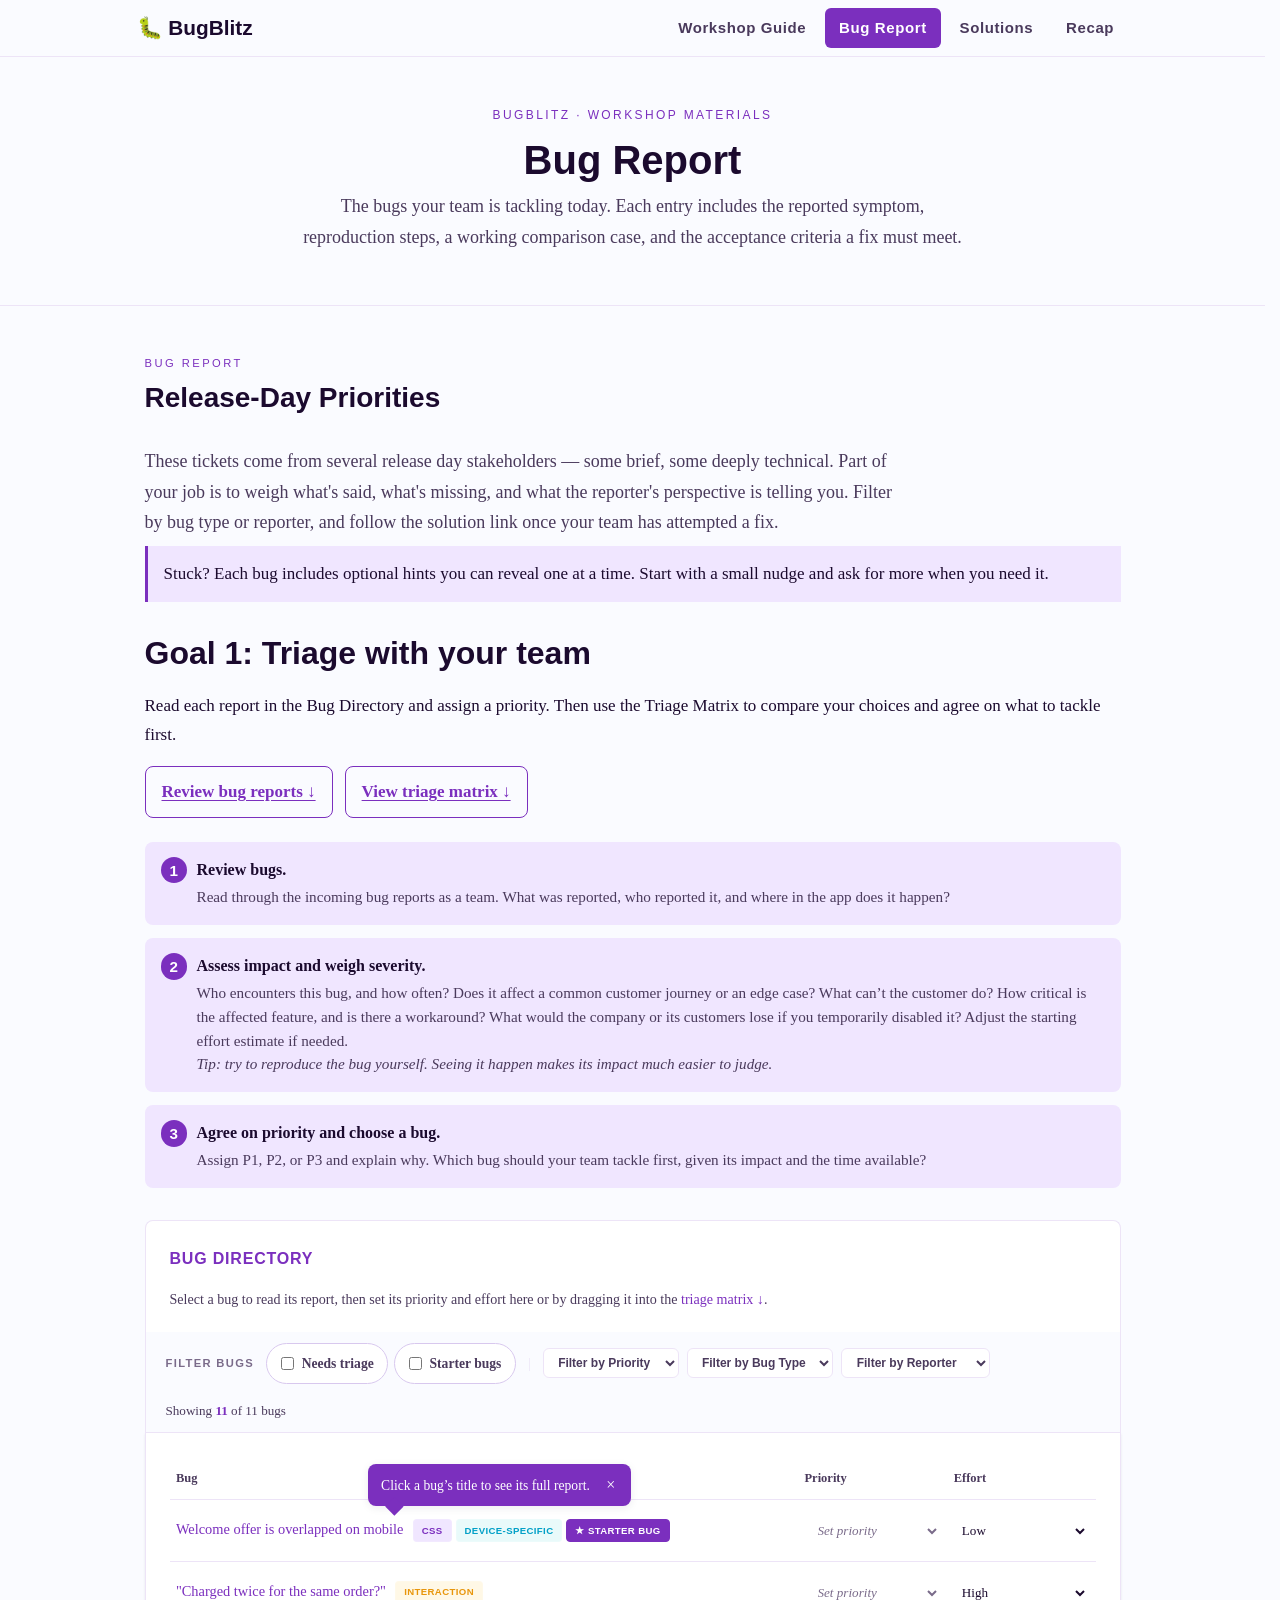
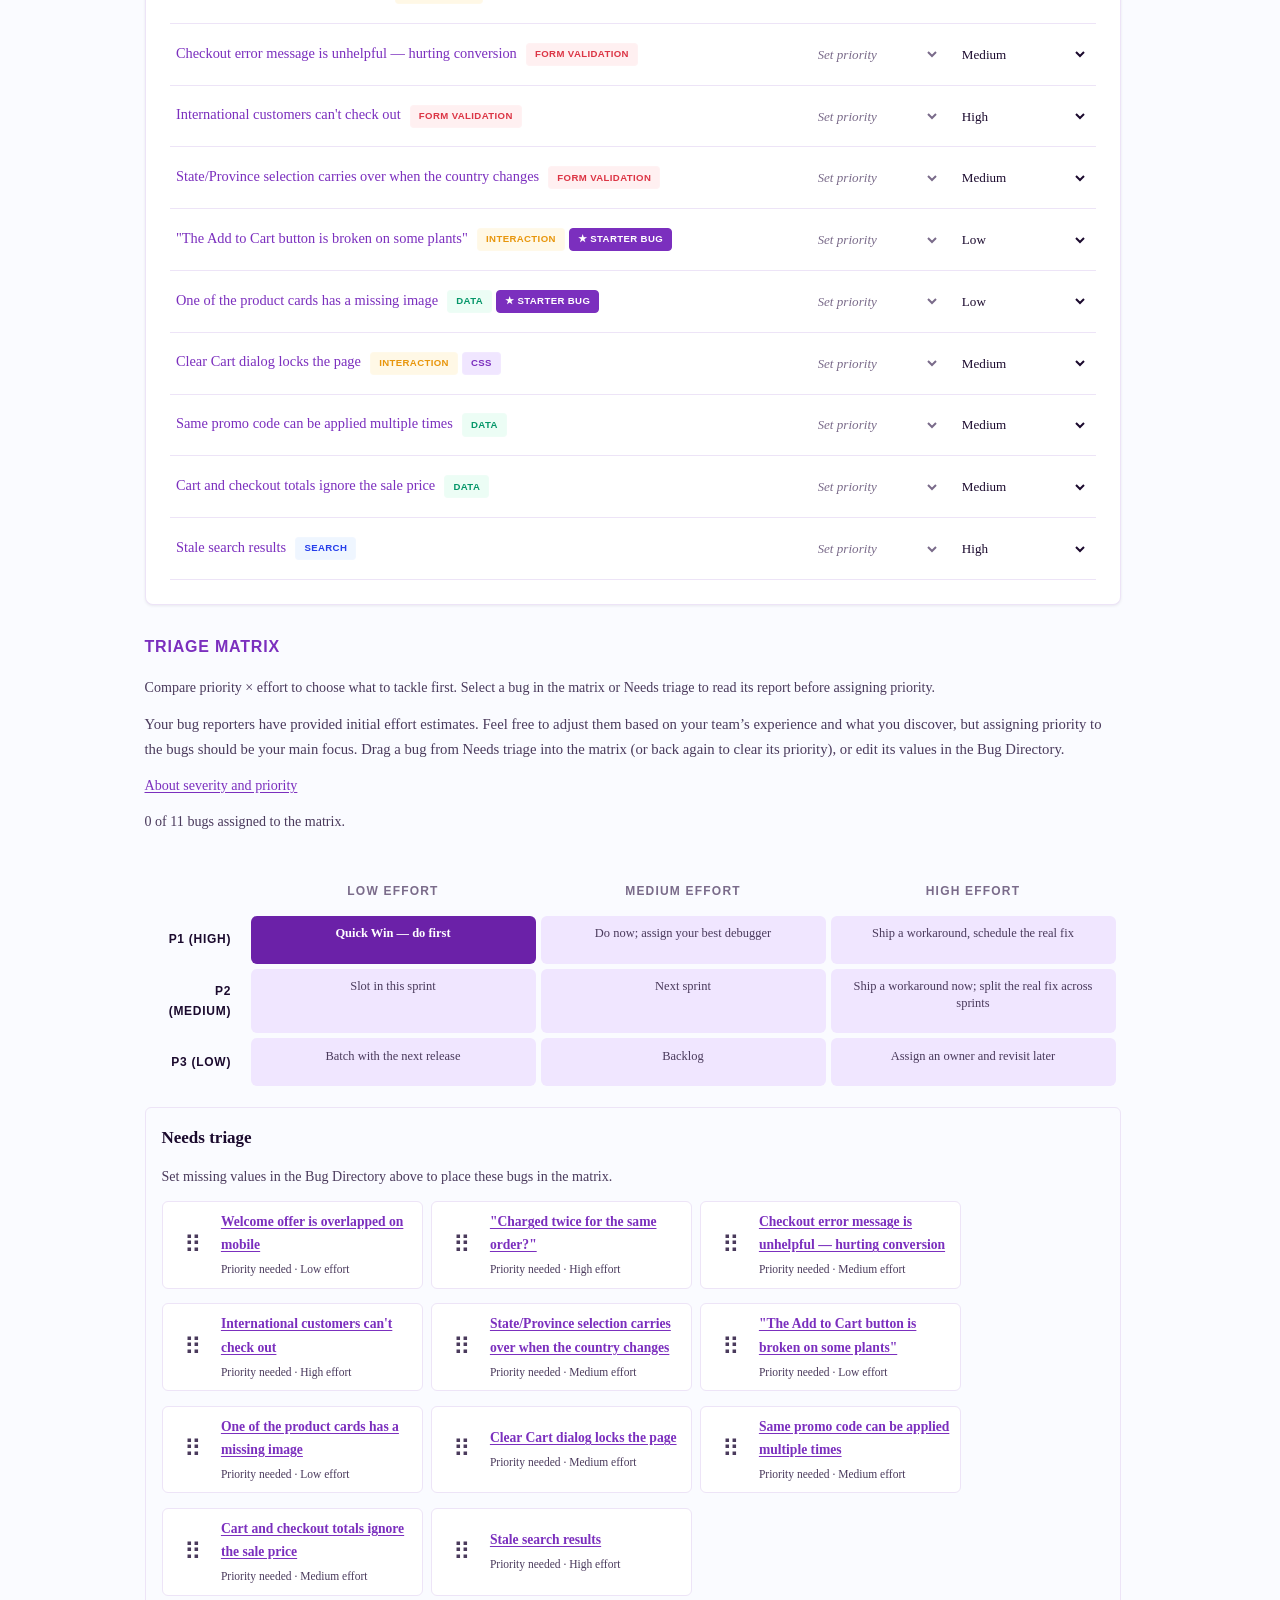
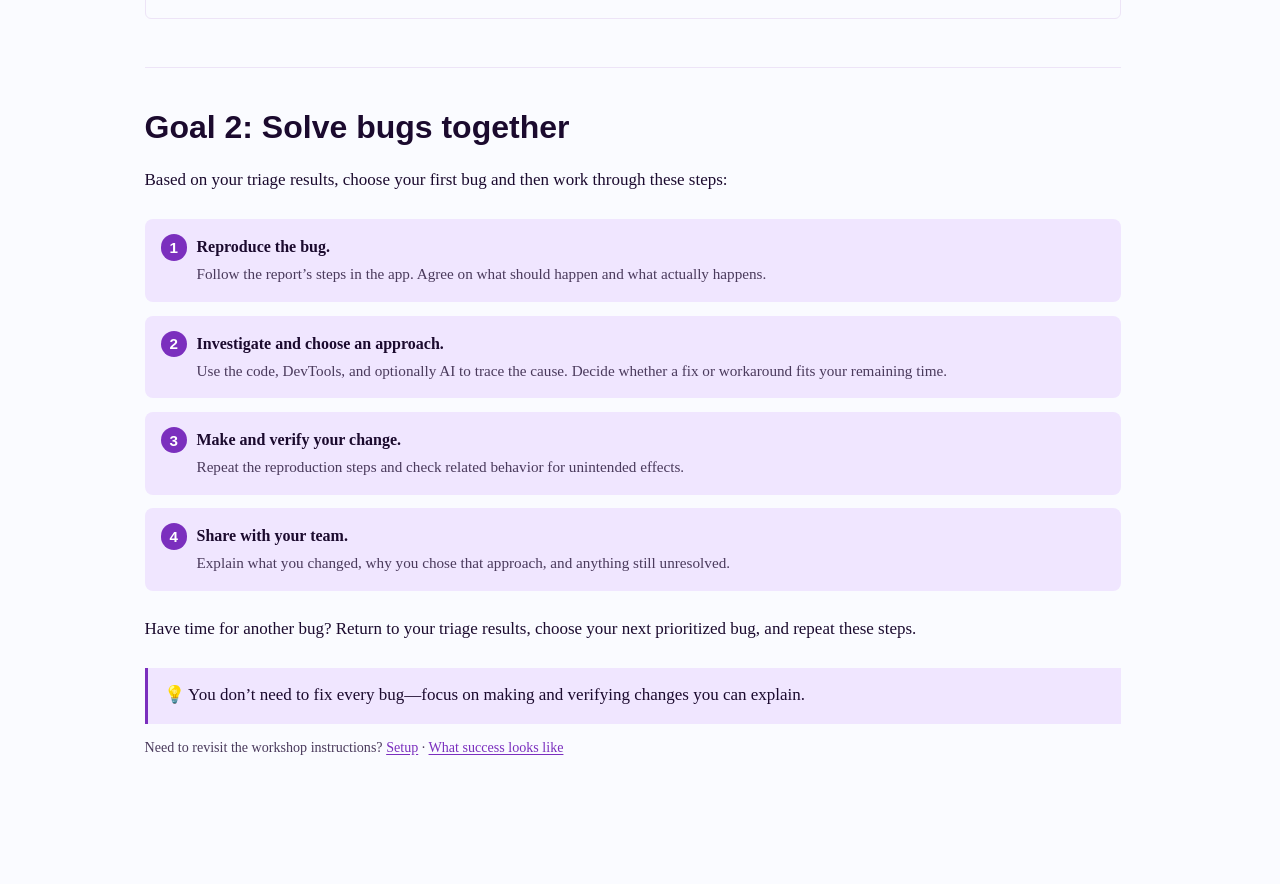
==== commit 1bcaead5: "starter bugs" ====
--- a/bugs.html
+++ b/bugs.html
@@ -143,7 +143,7 @@
             </div>
           </div>
 
-          <p class="board-help" id="starter-bugs-help" hidden>Starter bugs: Selected by the facilitators as good starting points for newer debuggers.</p>
+          <p class="board-help" id="starter-bugs-help" hidden>Starter bugs: Suggested by the facilitators as good starting points for newer debuggers.</p>
           <div class="filter-status" role="status" aria-live="polite">
             <span id="active-filter-summary" hidden></span>
             Showing <strong id="visible-count">0</strong> of <span id="total-count">0</span> bugs
--- a/styles.css
+++ b/styles.css
@@ -12,6 +12,8 @@
     --text-secondary: #4A3A5C;
     --text-muted: #7A6B8A;
     --accent: #7B2FBE;
+    --accent-text: #7B2FBE;
+    --accent-fill: #7B2FBE;
     --accent-bright: #E040A0;
     --accent-glow: rgba(123, 47, 190, 0.12);
     --border: #D8C8EE;
@@ -28,7 +30,9 @@
     --ground: #0D0815;
     --surface: #1A1230;
     --text-primary: #F0E6FF;
-    --accent: #A855F7;
+    --accent: #D1A4FF;
+    --accent-text: #D1A4FF;
+    --accent-fill: #5B21B6;
     --accent-bright: #F472B6;
     --accent-glow: rgba(168, 85, 247, 0.15);
     --border: #2D2050;
@@ -43,7 +47,9 @@
     --ground: #0D0815;
     --surface: #1A1230;
     --text-primary: #F0E6FF;
-    --accent: #A855F7;
+    --accent: #D1A4FF;
+    --accent-text: #D1A4FF;
+    --accent-fill: #5B21B6;
     --accent-bright: #F472B6;
     --accent-glow: rgba(168, 85, 247, 0.15);
     --border: #2D2050;
@@ -625,7 +631,7 @@
     width: 1.65rem;
     height: 1.65rem;
     border-radius: 50%;
-    background: var(--accent);
+    background: var(--accent-fill);
     color: #ffffff;
     font-family: var(--font-display);
     font-weight: 700;
@@ -914,7 +920,7 @@
   }
 
   .bug-guide-filter.active {
-    background: var(--accent);
+    background: var(--accent-fill);
     border-color: var(--accent);
     color: #fff;
   }
@@ -1138,7 +1144,7 @@
   }
 
   .solution-link:hover {
-    background: var(--accent);
+    background: var(--accent-fill);
     color: #fff;
   }
 
@@ -1591,16 +1597,26 @@
   #active-filter-summary:not([hidden]) { display: block; }
   #starter-bugs-help[hidden] { display: none; }
   #starter-bugs-help { flex-basis: 100%; margin: 0.5rem 0; }
-  .starter-bug-badge {
+  .starter-bug-badge.toc-tag,
+  .starter-bug-badge.bug-guide-card-type {
     display: inline-block;
-    margin: 0.35rem 0.5rem;
-    padding: 0.2rem 0.5rem;
+    margin: 0;
+    background: var(--accent-fill);
+    color: #FFFFFF;
     border: 1px solid var(--accent);
-    border-radius: 999px;
-    color: var(--accent);
-    font-size: 0.75rem;
-    font-weight: 700;
     vertical-align: middle;
+  }
+
+  :scope[data-theme="dark"] .starter-bug-badge {
+    background: #5B21B6;
+    border-color: #5B21B6;
+  }
+
+  @media (prefers-color-scheme: dark) {
+    :scope:not([data-theme="light"]) .starter-bug-badge {
+      background: #5B21B6;
+      border-color: #5B21B6;
+    }
   }
 
   .filter-status strong {
@@ -1812,7 +1828,7 @@
 .close-drawer-btn:hover,
 .close-drawer-btn:focus-visible {
   border-color: var(--accent);
-  background: var(--accent);
+  background: var(--accent-fill);
   color: #ffffff;
 }
 
@@ -2061,7 +2077,7 @@
     --code-bg: #0a0518c2;
     --success: #4ADE80;
     --accent-link: #D8B4FE;
-    --accent-text: #F0E6FF;
+    --accent-text: #D1A4FF;
   }
 }
 
@@ -2085,7 +2101,7 @@
     --code-bg: #0a0518c2;
     --success: #4ADE80;
     --accent-link: #D8B4FE;
-    --accent-text: #F0E6FF;
+    --accent-text: #D1A4FF;
   }
 
   /* ── Global link treatment ── */
@@ -2176,7 +2192,7 @@
     width: 6px;
     height: 6px;
     border-radius: 50%;
-    background: var(--accent);
+    background: var(--accent-fill);
     margin-right: 0.5rem;
     vertical-align: middle;
   }
@@ -2558,7 +2574,7 @@
     display: flex;
     align-items: center;
     justify-content: center;
-    background: var(--accent);
+    background: var(--accent-fill);
     color: #fff;
     font-family: var(--font-display);
     font-size: 0.85rem;
@@ -2844,7 +2860,7 @@
   }
 
   .effort-matrix td.quick-win {
-    background: var(--accent);
+    background: var(--accent-fill);
     color: #ffffff;
     font-weight: 600;
   }
@@ -2892,7 +2908,7 @@
     width: 1.65rem;
     height: 1.65rem;
     border-radius: 50%;
-    background: var(--accent);
+    background: var(--accent-fill);
     color: #ffffff;
     font-family: var(--font-display);
     font-weight: 700;
@@ -3094,7 +3110,7 @@
   }
 
   .bug-guide-filter.active {
-    background: var(--accent);
+    background: var(--accent-fill);
     border-color: var(--accent);
     color: #fff;
   }
@@ -3300,7 +3316,7 @@
 }
 
 .table-launcher-row button {
-  background: var(--accent);
+  background: var(--accent-fill);
   color: #ffffff;
   font-family: var(--font-display);
   font-size: 0.85rem;
@@ -3605,7 +3621,7 @@
      "View full solution" pill. */
   .solution-footer { display: flex; justify-content: flex-end; margin-top: 1.5rem; padding-top: 1rem; border-top: 1px solid var(--border-light); }
   .solution-footer-link { font-family: var(--font-display); font-size: 0.75rem; font-weight: 700; letter-spacing: 0.1em; text-transform: uppercase; color: var(--accent); text-decoration: none; padding: 0.5rem 1rem; border: 1px solid var(--accent); border-radius: 100px; transition: background-color 0.15s ease, color 0.15s ease; }
-  .solution-footer-link:hover { background: var(--accent); color: #ffffff; }
+  .solution-footer-link:hover { background: var(--accent-fill); color: #ffffff; }
   .solution-footer-link:focus-visible { outline: 2px solid var(--accent); outline-offset: 2px; }
 
   /* Link to this solution's own bug in the Bug Report. */
@@ -3933,7 +3949,7 @@
 
   .collapse-all { font-family: var(--font-display); font-size: 0.75rem; font-weight: 700; letter-spacing: 0.08em; text-transform: uppercase; padding: 0.4rem 0.9rem; border: 1px solid var(--accent); border-radius: 999px; background: transparent; color: var(--accent); cursor: pointer; }
 
-  .collapse-all:hover { background: var(--accent); color: var(--card-bg); }
+  .collapse-all:hover { background: var(--accent-fill); color: var(--card-bg); }
 
   .collapse-toggle { display: flex; align-items: center; justify-content: space-between; gap: 1rem; width: 100%; padding: 0; border: 0; background: none; font: inherit; color: inherit; text-align: left; cursor: pointer; }
 
@@ -3993,7 +4009,7 @@
 @scope (html[data-page="bugs"]) {
   .has-viewer-tip { position: relative; }
   /* Floats over the column header, just above the first bug title. */
-  .viewer-tip { position: absolute; z-index: 5; left: var(--tip-offset, 3rem); bottom: calc(100% - 0.35rem); display: flex; align-items: center; gap: 0.5rem; width: max-content; max-width: min(22rem, 90vw); margin: 0; padding: 0.5rem 0.5rem 0.5rem 0.85rem; background: var(--accent); color: #ffffff; border-radius: 8px; font-size: 0.85rem; line-height: 1.4; box-shadow: 0 2px 8px var(--card-shadow); }
+  .viewer-tip { position: absolute; z-index: 5; left: var(--tip-offset, 3rem); bottom: calc(100% - 0.35rem); display: flex; align-items: center; gap: 0.5rem; width: max-content; max-width: min(22rem, 90vw); margin: 0; padding: 0.5rem 0.5rem 0.5rem 0.85rem; background: var(--accent-fill); color: #ffffff; border-radius: 8px; font-size: 0.85rem; line-height: 1.4; box-shadow: 0 2px 8px var(--card-shadow); }
   /* Speech-bubble pointer toward the titles below. */
   .viewer-tip::after { content: ''; position: absolute; left: 1.25rem; bottom: -0.4rem; width: 0.8rem; height: 0.8rem; background: inherit; transform: rotate(45deg); }
   .viewer-tip-close { flex: none; display: grid; place-items: center; width: 1.6rem; height: 1.6rem; padding: 0; border: 0; border-radius: 50%; background: transparent; color: inherit; font: inherit; font-size: 1rem; line-height: 1; cursor: pointer; }
@@ -4022,7 +4038,7 @@
   .page-nav-list { display: flex; align-items: center; gap: 0.25rem; margin: 0; padding: 0; list-style: none; }
   .page-nav-item { position: relative; display: flex; align-items: center; border-radius: 6px; }
   .page-nav-item > a { display: inline-flex; align-items: center; min-height: 40px; padding: 0.45rem 0.9rem; border-radius: 6px; font-family: var(--font-display); font-size: 0.9375rem; font-weight: 700; letter-spacing: 0.04em; color: var(--text-secondary); text-decoration: none; white-space: nowrap; transition: background-color 0.15s ease, color 0.15s ease; }
-  .page-nav-item > a[aria-current="page"] { background: var(--accent); color: #ffffff; }
+  .page-nav-item > a[aria-current="page"] { background: var(--accent-fill); color: #ffffff; }
   .page-nav-item:not(:has(> a[aria-current])):hover, .page-nav-item.has-menu:focus-within { background: var(--surface); }
   .page-nav-item:hover > a:not([aria-current]), .page-nav-item.has-menu:focus-within > a { color: var(--text-primary); }
 
@@ -4055,7 +4071,20 @@
   .site-header .section-nav a { order: 2; flex: none; padding: 0.35rem 0.9rem; border: 1px solid var(--border); border-radius: 999px; background: var(--card-bg); font-size: 0.85rem; font-weight: 700; letter-spacing: 0.04em; text-transform: none; color: var(--accent); }
   .site-header .section-nav a:hover { border-color: var(--accent); color: var(--accent); background: var(--card-bg); }
   .site-header .section-nav a:focus-visible { outline: 2px solid var(--accent); outline-offset: 2px; border-color: var(--accent); }
-  .site-header .section-nav a[aria-current="location"] { background: var(--accent); border-color: var(--accent); color: #ffffff; }
+  .site-header .section-nav a[aria-current="location"] { background: var(--accent-fill); border-color: var(--accent); color: #ffffff; }
+
+  :scope[data-theme="dark"] .site-header .section-nav a[aria-current="location"] {
+    background: #5B21B6;
+    border-color: #5B21B6;
+    color: #ffffff;
+  }
+  @media (prefers-color-scheme: dark) {
+    :scope:not([data-theme="light"]) .site-header .section-nav a[aria-current="location"] {
+      background: #5B21B6;
+      border-color: #5B21B6;
+      color: #ffffff;
+    }
+  }
 
   /* Phones: the chips collapse into a dropdown (set up by app.js). */
   .section-nav-toggle { display: none; }
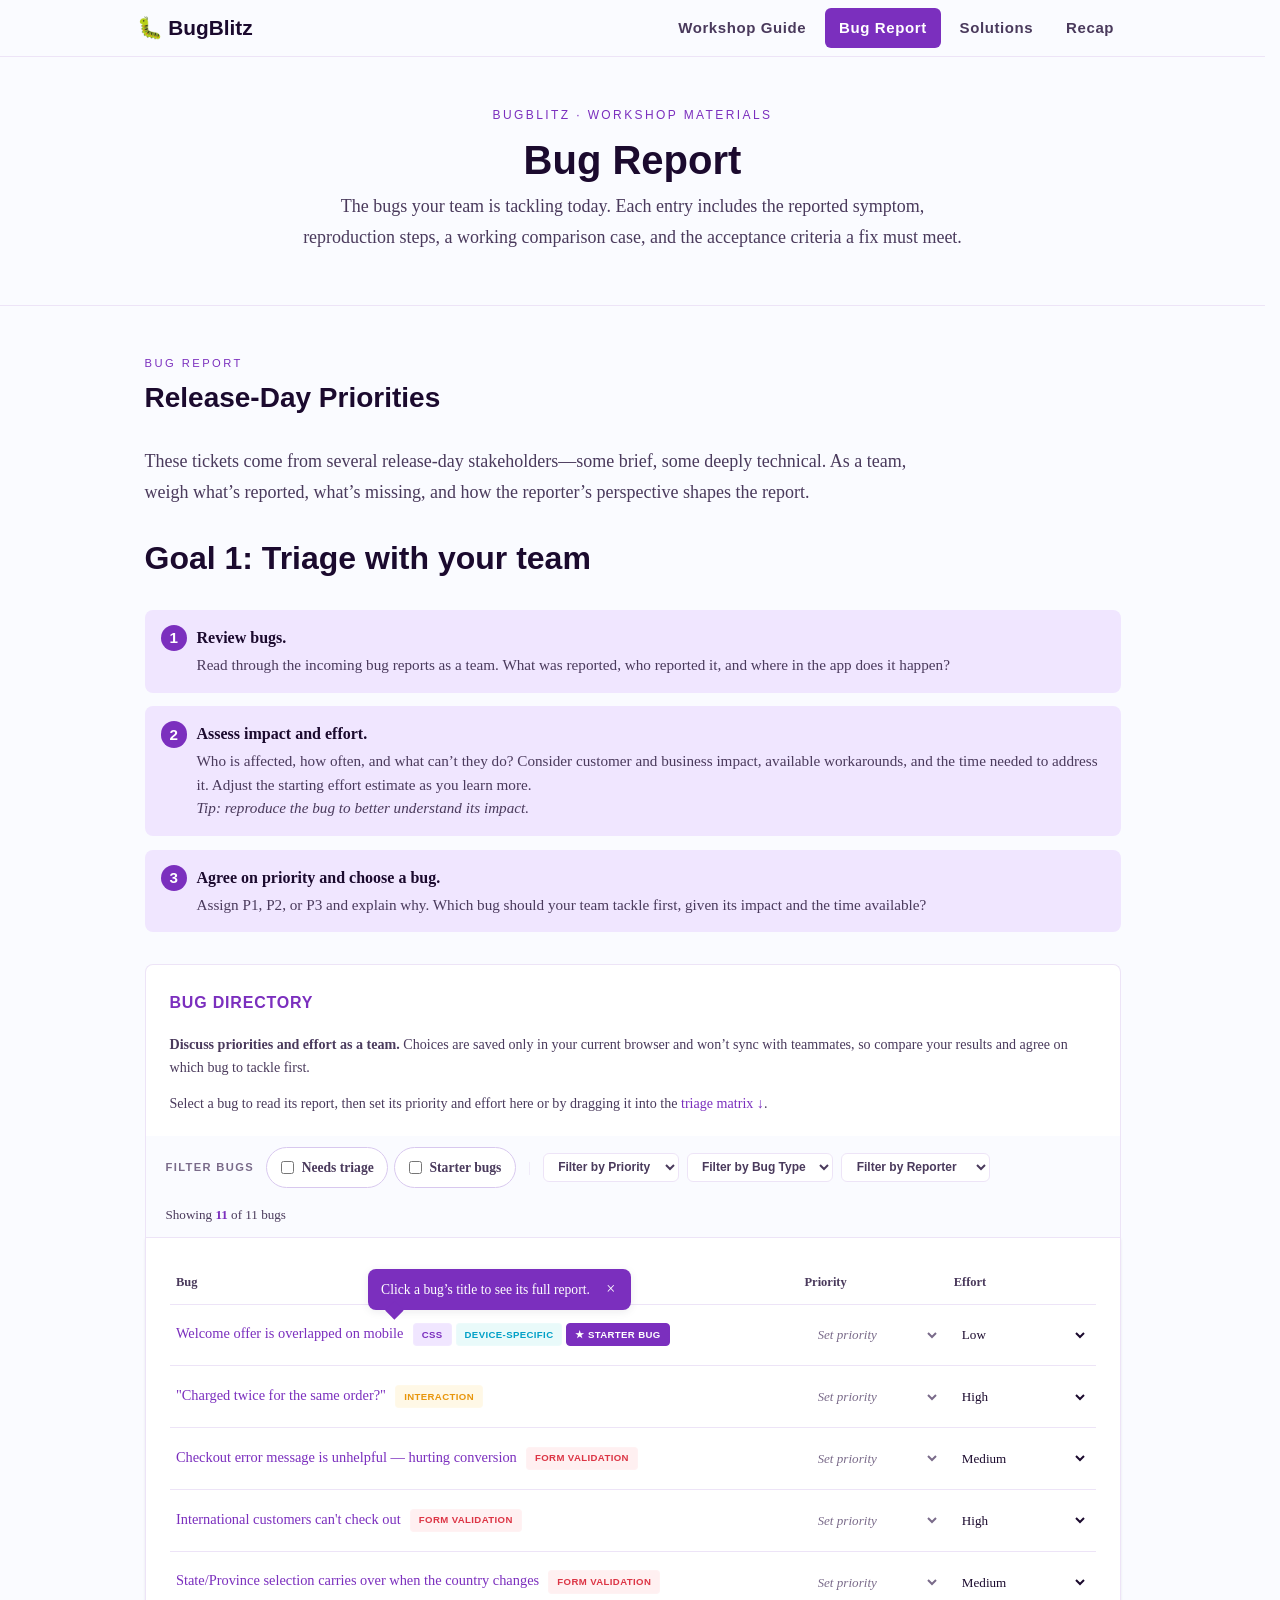
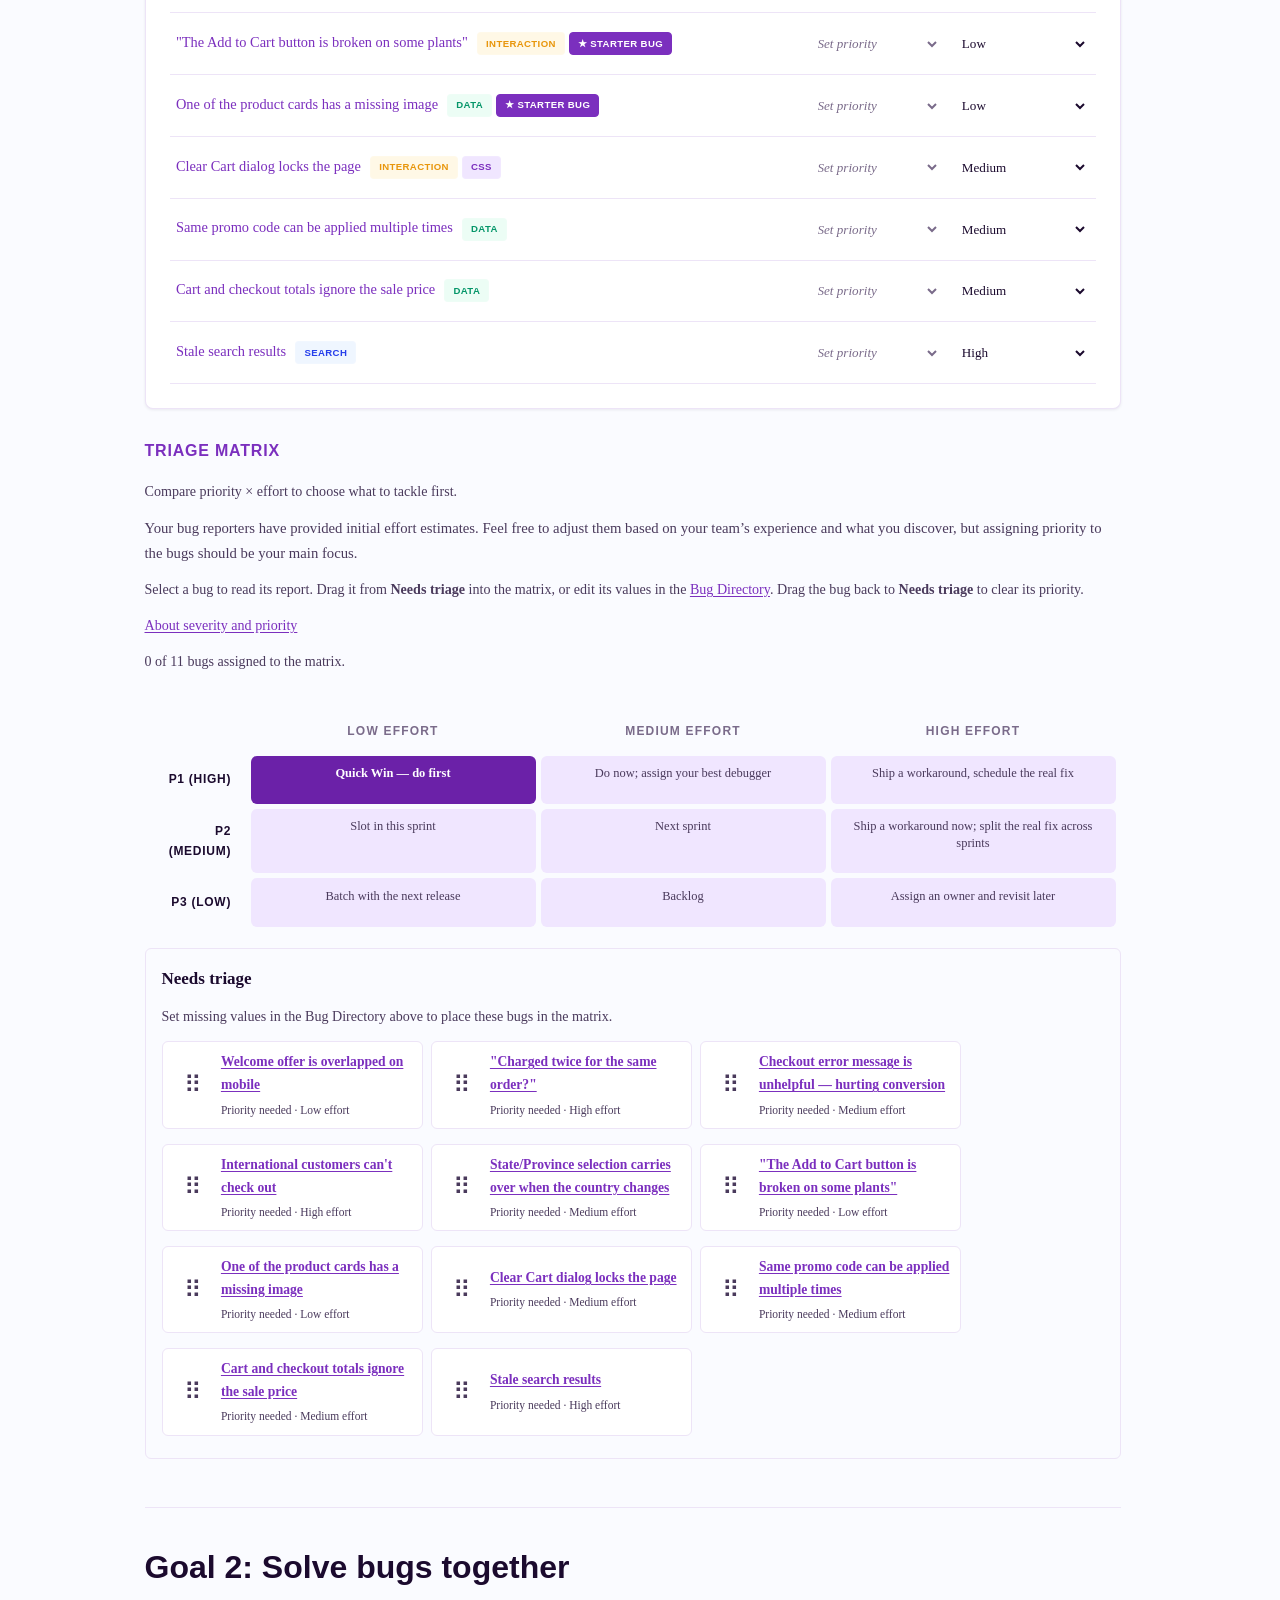
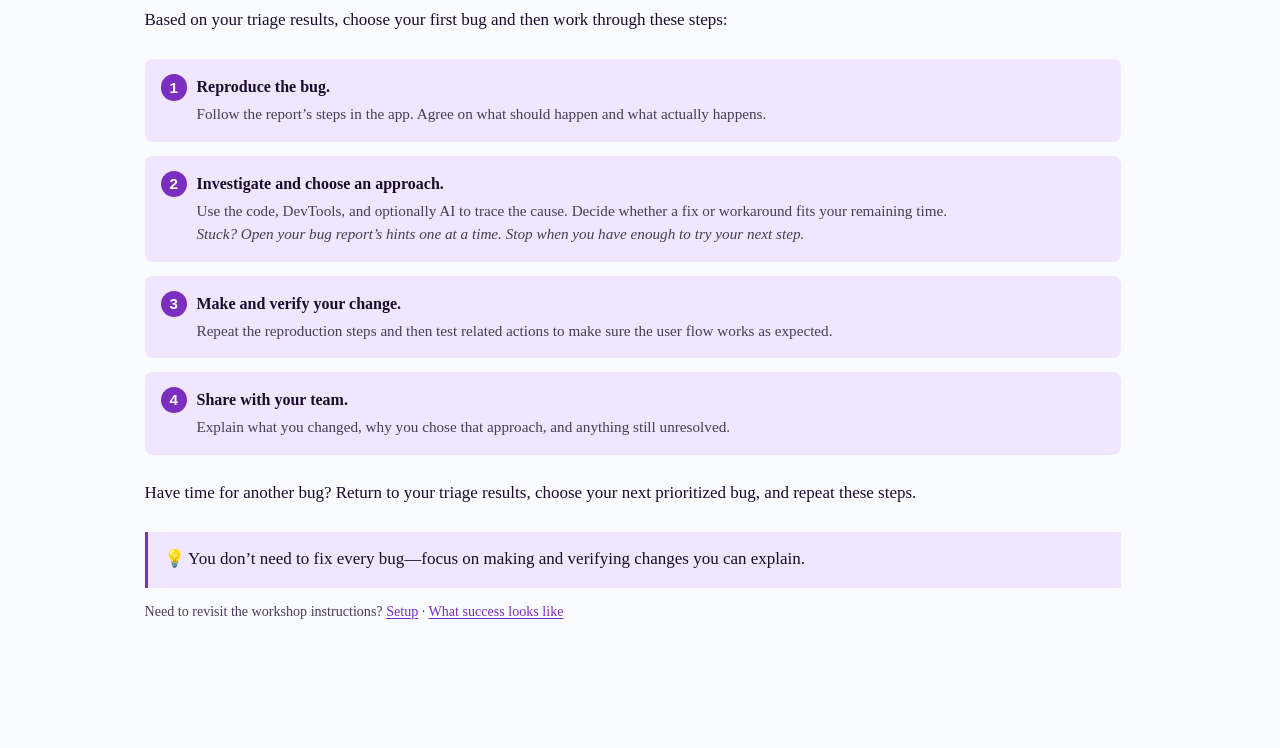
==== commit b63b3ae3: "update nav bar and instruction wording" ====
--- a/bugs.html
+++ b/bugs.html
@@ -63,27 +63,18 @@
   <section id="bug-list">
     <div class="section-label">Bug Report</div>
     <h2>Release-Day Priorities</h2>
-    <p class="lead">These tickets come from several release day stakeholders — some brief, some deeply technical. Part
-      of your job is to weigh what's said, what's missing, and what the reporter's perspective is telling you. Filter by
-      bug type or reporter, and follow the solution link once your team has attempted a fix.</p>
-
-    <p class="hints-intro">Stuck? Each bug includes optional hints you can reveal one at a time. Start with a small nudge and ask for more when you need it.</p>
+    <p class="lead">These tickets come from several release-day stakeholders—some brief, some deeply technical.
+      As a team, weigh what’s reported, what’s missing, and how the reporter’s perspective shapes the report.</p>
 
     <div class="triage-prompts">
       <h2>Goal 1: Triage with your team</h2>
-      <p>Read each report in the Bug Directory and assign a priority. Then use the Triage Matrix to compare your choices and agree on what to tackle first.</p>
-      <nav class="triage-actions" aria-label="Triage tools">
-        <a href="#quick-links">Review bug reports ↓</a>
-        <a href="#triage-board">View triage matrix ↓</a>
-      </nav>
       <ol>
         <li><strong>Review bugs.</strong> Read through the incoming bug reports as a team. What was reported, who
           reported it, and where in the app does it happen?</li>
-        <li><strong>Assess impact and weigh severity.</strong> Who encounters this bug, and how often? Does it affect a
-          common customer journey or an edge case? What can’t the customer do? How critical is the affected feature, and
-          is there a workaround? What would the company or its customers lose if you temporarily disabled it? Adjust the
-          starting effort estimate if needed.
-          <br><em>Tip: try to reproduce the bug yourself. Seeing it happen makes its impact much easier to judge.</em></li>
+        <li><strong>Assess impact and effort.</strong> Who is affected, how often, and what can’t they do? Consider
+          customer and business impact, available workarounds, and the time needed to address it. Adjust the starting
+          effort estimate as you learn more.
+          <br><em>Tip: reproduce the bug to better understand its impact.</em></li>
         <li><strong>Agree on priority and choose a bug.</strong> Assign P1, P2, or P3 and explain why. Which bug should
           your team tackle first, given its impact and the time available?</li>
       </ol>
@@ -91,6 +82,7 @@
 
     <div class="toc directory-intro" id="quick-links">
       <h2>Bug Directory</h2>
+      <p class="board-help"><strong>Discuss priorities and effort as a team.</strong> Choices are saved only in your current browser and won’t sync with teammates, so compare your results and agree on which bug to tackle first.</p>
       <p class="board-help">Select a bug to read its report, then set its priority and effort<span class="triage-pointer-copy"> here or by dragging it into the <a href="#triage-board">triage matrix ↓</a></span><span class="triage-touch-copy">; the <a href="#triage-board">triage matrix ↓</a> updates automatically</span>.</p>
     </div>
 
@@ -242,10 +234,11 @@
 
     <div id="triage-board">
     <h2 class="triage-matrix-heading">Triage Matrix</h2>
-    <p class="board-help">Compare priority × effort to choose what to tackle first. Select a bug in the matrix or Needs triage to read its report before assigning priority.</p>
+    <p class="board-help">Compare priority × effort to choose what to tackle first.</p>
     <p style="font-size: 0.92rem; color: var(--text-secondary); margin-top: 0.25rem;">Your bug reporters have provided
       initial effort estimates. Feel free to adjust them based on your team’s experience and what you discover, but
-      assigning priority to the bugs should be your main focus. <span class="triage-pointer-copy">Drag a bug from Needs triage into the matrix (or back again to clear its priority), or edit its values in the Bug Directory.</span><span class="triage-touch-copy">Set priority and effort in the <a href="#quick-links">Bug Directory</a>. The matrix updates automatically.</span></p>
+      assigning priority to the bugs should be your main focus.</p>
+    <p class="board-help">Select a bug to read its report. <span class="triage-pointer-copy">Drag it from <strong>Needs triage</strong> into the matrix, or edit its values in the <a href="#quick-links">Bug Directory</a>. Drag the bug back to <strong>Needs triage</strong> to clear its priority.</span><span class="triage-touch-copy">Set priority and effort in the <a href="#quick-links">Bug Directory</a>. The matrix updates automatically.</span></p>
 
     <p class="board-help"><a href="recap.html#severity">About severity and priority</a></p>
       <p class="board-help" id="triage-count"></p>
@@ -329,8 +322,9 @@
       <p>Based on your triage results, choose your first bug and then work through these steps:</p>
       <ol>
         <li><strong>Reproduce the bug.</strong> Follow the report’s steps in the app. Agree on what should happen and what actually happens.</li>
-        <li><strong>Investigate and choose an approach.</strong> Use the code, DevTools, and optionally AI to trace the cause. Decide whether a fix or workaround fits your remaining time.</li>
-        <li><strong>Make and verify your change.</strong> Repeat the reproduction steps and check related behavior for unintended effects.</li>
+        <li><strong>Investigate and choose an approach.</strong> Use the code, DevTools, and optionally AI to trace the cause. Decide whether a fix or workaround fits your remaining time.
+          <br><em>Stuck? Open your bug report’s hints one at a time. Stop when you have enough to try your next step.</em></li>
+        <li><strong>Make and verify your change.</strong> Repeat the reproduction steps and then test related actions to make sure the user flow works as expected.</li>
         <li><strong>Share with your team.</strong> Explain what you changed, why you chose that approach, and anything still unresolved.</li>
       </ol>
       <p>Have time for another bug? Return to your triage results, choose your next prioritized bug, and repeat these steps.</p>
--- a/styles.css
+++ b/styles.css
@@ -14,6 +14,7 @@
     --accent: #7B2FBE;
     --accent-text: #7B2FBE;
     --accent-fill: #7B2FBE;
+    --accent-fill-border: #7B2FBE;
     --accent-bright: #E040A0;
     --accent-glow: rgba(123, 47, 190, 0.12);
     --border: #D8C8EE;
@@ -27,34 +28,37 @@
 
   @media (prefers-color-scheme: dark) {
   :scope:not([data-theme="light"]) {
-    --ground: #0D0815;
-    --surface: #1A1230;
+    --ground: #111014;
+    --surface: #19171E;
     --text-primary: #F0E6FF;
     --accent: #D1A4FF;
     --accent-text: #D1A4FF;
-    --accent-fill: #5B21B6;
-    --accent-bright: #F472B6;
+    --code-accent: var(--accent-text);
+    --accent-fill: #65438A;
+    --accent-fill-border: #8963B3;
+    --accent-bright: #D99BBD;
     --accent-glow: rgba(168, 85, 247, 0.15);
-    --border: #2D2050;
-    --border-light: #251A40;
-    --card-bg: #161028;
+    --border: #38323F;
+    --border-light: #38323F;
+    --card-bg: #19171E;
     --card-shadow: rgba(0, 0, 0, 0.3);
-    --code-accent: #C084FC;
   }
 }
 
   :scope[data-theme="dark"] {
-    --ground: #0D0815;
-    --surface: #1A1230;
+    --ground: #111014;
+    --surface: #19171E;
     --text-primary: #F0E6FF;
     --accent: #D1A4FF;
     --accent-text: #D1A4FF;
-    --accent-fill: #5B21B6;
-    --accent-bright: #F472B6;
+    --code-accent: var(--accent-text);
+    --accent-fill: #65438A;
+    --accent-fill-border: #8963B3;
+    --accent-bright: #D99BBD;
     --accent-glow: rgba(168, 85, 247, 0.15);
-    --border: #2D2050;
-    --border-light: #251A40;
-    --card-bg: #161028;
+    --border: #38323F;
+    --border-light: #38323F;
+    --card-bg: #19171E;
     --card-shadow: rgba(0, 0, 0, 0.3);
   }
 
@@ -223,7 +227,7 @@
 }
 
 .effort-matrix td.quick-win {
-  background: #6b21a8;
+  background: #8540B5;
   color: #ffffff;
   font-weight: 600;
 }
@@ -777,6 +781,20 @@
     box-shadow: inset 0 0 0 2px var(--accent);
   }
 
+  .triage-board td.quick-win.drop-target {
+    box-shadow: inset 0 0 0 3px #2E0A4F, inset 0 0 0 4px #E9D5FF;
+  }
+
+  :scope[data-theme="dark"] .triage-board td.quick-win.drop-target {
+    box-shadow: inset 0 0 0 3px #E9D5FF;
+  }
+
+  @media (prefers-color-scheme: dark) {
+    :scope:not([data-theme="light"]) .triage-board td.quick-win.drop-target {
+      box-shadow: inset 0 0 0 3px #E9D5FF;
+    }
+  }
+
   .board-tile>a {
     font-size: 0.85rem;
     font-weight: 600;
@@ -1150,7 +1168,7 @@
 
   /* Dark Mode Overrides for softer contrast */
   :scope[data-theme="dark"] .bug-guide-card .workshop-prompt {
-    background: rgba(168, 85, 247, 0.07);
+    background: var(--surface);
     /* Dimmed glow from 0.15 to 0.07 opacity */
     border-left-color: var(--accent-link, var(--accent));
     color: var(--text-secondary);
@@ -1164,7 +1182,7 @@
 
   @media (prefers-color-scheme: dark) {
     :scope:not([data-theme="light"]) .bug-guide-card .workshop-prompt {
-      background: rgba(168, 85, 247, 0.07);
+      background: var(--surface);
       border-left-color: var(--accent-link, var(--accent));
       color: var(--text-secondary);
     }
@@ -1607,15 +1625,17 @@
     vertical-align: middle;
   }
 
-  :scope[data-theme="dark"] .starter-bug-badge {
-    background: #5B21B6;
-    border-color: #5B21B6;
+  :scope[data-theme="dark"] .starter-bug-badge.toc-tag,
+  :scope[data-theme="dark"] .starter-bug-badge.bug-guide-card-type {
+    background: var(--accent-fill);
+    border-color: var(--accent-fill-border);
   }
 
   @media (prefers-color-scheme: dark) {
-    :scope:not([data-theme="light"]) .starter-bug-badge {
-      background: #5B21B6;
-      border-color: #5B21B6;
+    :scope:not([data-theme="light"]) .starter-bug-badge.toc-tag,
+    :scope:not([data-theme="light"]) .starter-bug-badge.bug-guide-card-type {
+      background: var(--accent-fill);
+      border-color: var(--accent-fill-border);
     }
   }
 
@@ -1681,14 +1701,14 @@
   @media (prefers-color-scheme: dark) {
     :scope:not([data-theme="light"]) {
       /* Use a brighter purple/pink in dark mode for a higher contrast ratio */
-      --accent-link: #D8B4FE;
+      --accent-link: var(--accent-text);
       --text-muted: #A190B8;
       /* Slightly lighter muted text for better readability */
     }
 }
 
   :scope[data-theme="dark"] {
-    --accent-link: #D8B4FE;
+    --accent-link: var(--accent-text);
     --text-muted: #A190B8;
   }
 
@@ -2063,7 +2083,7 @@
     --surface-alt: #221845;
     --text-secondary: #D6CBE5;
     --text-muted: #A190B8;
-    --setup-glow: #161028;
+    --setup-glow: var(--surface);
     --severity-critical: #FF6B7A;
     --severity-major: #FFB84D;
     --severity-minor: #38D9D2;
@@ -2076,7 +2096,7 @@
     --role-design: #F0A3CF;
     --code-bg: #0a0518c2;
     --success: #4ADE80;
-    --accent-link: #D8B4FE;
+    --accent-link: var(--accent-text);
     --accent-text: #D1A4FF;
   }
 }
@@ -2086,7 +2106,7 @@
     --surface-alt: #221845;
     --text-secondary: #D6CBE5;
     --text-muted: #A190B8;
-    --setup-glow: #161028;
+    --setup-glow: var(--surface);
     --severity-critical: #FF6B7A;
     --severity-major: #FFB84D;
     --severity-minor: #38D9D2;
@@ -2097,10 +2117,10 @@
     --role-director: #C084FC;
     --role-support: #FFB454;
     --role-design: #F0A3CF;
-    --code-accent: #C084FC;
+    --code-accent: var(--accent-text);
     --code-bg: #0a0518c2;
     --success: #4ADE80;
-    --accent-link: #D8B4FE;
+    --accent-link: var(--accent-text);
     --accent-text: #D1A4FF;
   }
 
@@ -3435,16 +3455,23 @@
 .setup-step-content .setup-troubleshooting p:last-child { margin-bottom: 0; }
 
 :scope[data-theme="dark"] .setup-troubleshooting {
-  background: #2b2114;
-  color: #f4d9a5;
-  border-color: #80612e;
+  background: var(--surface);
+  color: var(--text-secondary);
+  border-color: #C89B73;
+}
+
+:scope[data-theme="dark"] .setup-step-content .setup-troubleshooting h4 {
+  color: var(--text-primary);
 }
 
 @media (prefers-color-scheme: dark) {
   :scope:not([data-theme="light"]) .setup-troubleshooting {
-    background: #2b2114;
-    color: #f4d9a5;
-    border-color: #80612e;
+    background: var(--surface);
+    color: var(--text-secondary);
+    border-color: #C89B73;
+  }
+  :scope:not([data-theme="light"]) .setup-step-content .setup-troubleshooting h4 {
+    color: var(--text-primary);
   }
 }
 
@@ -3553,7 +3580,7 @@
     --diff-add-text: #86EFAC;
     --diff-remove-bg: #2A0F13;
     --diff-remove-text: #FCA5A5;
-    --code-accent: #C084FC;
+    --code-accent: var(--accent-text);
   }
 
   *, *::before, *::after { box-sizing: border-box; margin: 0; padding: 0; }
@@ -3657,19 +3684,19 @@
   }
 
   :scope[data-theme="dark"] .notice {
-    background: rgba(168, 85, 247, 0.08); /* Softened glow */
+    background: var(--surface);
   }
 
   @media (prefers-color-scheme: dark) {
     :scope:not([data-theme="light"]) {
       /* Use a brighter purple/pink in dark mode for a higher contrast ratio */
-      --accent-link: #D8B4FE;
+      --accent-link: var(--accent-text);
       --text-muted: #A190B8; /* Slightly lighter muted text for better readability */
     }
 }
 
   :scope[data-theme="dark"] {
-    --accent-link: #D8B4FE;
+    --accent-link: var(--accent-text);
     --text-muted: #A190B8;
   }
 
@@ -3817,14 +3844,14 @@
   }
 
   :scope[data-theme="dark"] .exercise-notice {
-    --notice-bg: #302414;
+    --notice-bg: var(--surface);
     --notice-border: #dca642;
     --notice-text: #ffe1a3;
   }
 
   @media (prefers-color-scheme: dark) {
     :scope:not([data-theme="light"]) .exercise-notice {
-      --notice-bg: #302414;
+      --notice-bg: var(--surface);
       --notice-border: #dca642;
       --notice-text: #ffe1a3;
     }
@@ -4057,8 +4084,8 @@
 
   /* Secondary bar: page name, then the section chips; the section being read
      is highlighted (app.js). Hidden above the viewport until scrolled. */
-  .site-header .section-nav { position: fixed; top: 0; left: 0; right: 0; z-index: 160; border-bottom: 1px solid var(--border); background: var(--surface); box-shadow: 0 2px 10px var(--card-shadow); backdrop-filter: none; -webkit-backdrop-filter: none; scrollbar-width: none; transform: translateY(-100%); visibility: hidden; transition: transform 0.2s ease, visibility 0s linear 0.2s; }
-  :scope.is-scrolled .site-header .section-nav { transform: none; visibility: visible; transition: transform 0.2s ease, visibility 0s; }
+  .site-header .section-nav { position: fixed; top: 0; left: 0; right: 0; z-index: 160; border-bottom: 1px solid var(--border); background: var(--surface); box-shadow: 0 2px 10px var(--card-shadow); backdrop-filter: none; -webkit-backdrop-filter: none; scrollbar-width: none; transform: translateY(-8px); opacity: 0; pointer-events: none; visibility: hidden; transition: opacity 0.3s ease, transform 0.3s ease, visibility 0s linear 0.3s; }
+  :scope.is-scrolled .site-header .section-nav { transform: none; opacity: 1; pointer-events: auto; visibility: visible; transition: opacity 0.3s ease, transform 0.3s ease, visibility 0s; }
   @media (prefers-reduced-motion: reduce) {
     .site-header .section-nav, :scope.is-scrolled .site-header .section-nav { transition: none; }
   }
@@ -4066,30 +4093,23 @@
   .site-header .section-nav-inner { align-items: center; gap: 0.5rem; padding: 0.5rem 1rem; }
   .site-header .section-nav-page { order: 0; flex: none; padding-right: 0.85rem; margin-right: 0.35rem; border-right: 1px solid var(--border); font-family: var(--font-display); font-size: 1.05rem; font-weight: 700; color: var(--text-primary); white-space: nowrap; }
   .site-header .section-nav-inner:not(:has(a)) .section-nav-page { border-right: 0; }
-  .site-header .section-nav-inner::before { content: 'On this page'; order: 1; flex: none; margin-right: 0.25rem; font-family: var(--font-display); font-size: 0.72rem; font-weight: 700; letter-spacing: 0.12em; text-transform: uppercase; color: var(--text-secondary); white-space: nowrap; }
+  .site-header .section-nav-inner::before { content: 'On this page'; order: 1; flex: none; margin-right: 0.75rem; font-family: var(--font-display); font-size: 0.65rem; font-weight: 700; letter-spacing: 0.12em; text-transform: uppercase; color: var(--text-muted); white-space: nowrap; }
   .site-header .section-nav-inner:not(:has(a))::before { display: none; }
-  .site-header .section-nav a { order: 2; flex: none; padding: 0.35rem 0.9rem; border: 1px solid var(--border); border-radius: 999px; background: var(--card-bg); font-size: 0.85rem; font-weight: 700; letter-spacing: 0.04em; text-transform: none; color: var(--accent); }
-  .site-header .section-nav a:hover { border-color: var(--accent); color: var(--accent); background: var(--card-bg); }
-  .site-header .section-nav a:focus-visible { outline: 2px solid var(--accent); outline-offset: 2px; border-color: var(--accent); }
-  .site-header .section-nav a[aria-current="location"] { background: var(--accent-fill); border-color: var(--accent); color: #ffffff; }
-
-  :scope[data-theme="dark"] .site-header .section-nav a[aria-current="location"] {
-    background: #5B21B6;
-    border-color: #5B21B6;
-    color: #ffffff;
-  }
-  @media (prefers-color-scheme: dark) {
-    :scope:not([data-theme="light"]) .site-header .section-nav a[aria-current="location"] {
-      background: #5B21B6;
-      border-color: #5B21B6;
-      color: #ffffff;
-    }
-  }
-
-  /* Phones: the chips collapse into a dropdown (set up by app.js). */
+  .site-header .section-nav a { order: 2; flex: none; display: inline-flex; align-items: center; min-height: 44px; padding: 0.5rem 0.75rem; border: 0; border-bottom: 2px solid transparent; border-radius: 0; background: transparent; font-size: 0.85rem; font-weight: 600; letter-spacing: 0.04em; text-transform: none; color: var(--text-secondary); }
+  .site-header .section-nav a:hover { color: var(--accent); background: transparent; }
+  .site-header .section-nav a:not([aria-current="location"]):not(.section-nav-top):hover {
+    border-bottom-color: color-mix(in srgb, var(--accent) 40%, transparent);
+  }
+  .site-header .section-nav a:focus-visible { outline: 2px solid var(--accent); outline-offset: 2px; }
+  .site-header .section-nav a[aria-current="location"] { background: transparent; border-bottom-color: var(--accent); color: var(--accent); font-weight: 700; }
+  .site-header .section-nav a.section-nav-top { order: 3; margin-left: auto; color: var(--text-secondary); white-space: nowrap; }
+
+  /* Phones: the section links collapse into a dropdown (set up by app.js). */
   .section-nav-toggle { display: none; }
   @media (max-width: 700px) {
     .site-header .section-nav.has-dropdown { overflow: visible; }
+    .site-header .section-nav.has-dropdown > .section-nav-top { position: absolute; top: 0; right: 0.75rem; min-height: 44px; padding: 0.5rem; }
+    .site-header .section-nav.has-dropdown .section-nav-toggle { padding-right: 5rem; }
     .site-header .section-nav.has-dropdown .section-nav-page { display: none; }
     .section-nav-toggle { display: flex; align-items: center; gap: 0.6rem; width: 100%; padding: 0.55rem 1rem; border: 0; background: none; font: inherit; color: var(--text-primary); text-align: left; cursor: pointer; }
     .section-nav-toggle-label { flex: none; font-family: var(--font-display); font-size: 0.72rem; font-weight: 700; letter-spacing: 0.12em; text-transform: uppercase; color: var(--text-secondary); }
@@ -4103,7 +4123,7 @@
     .site-header .section-nav.has-dropdown .section-nav-inner::before { display: none; }
     .site-header .section-nav.has-dropdown a { padding: 0.65rem 0.75rem; border: 0; border-radius: 6px; background: none; text-align: left; font-size: 0.95rem; color: var(--text-primary); }
     .site-header .section-nav.has-dropdown a:hover { background: var(--surface); }
-    .site-header .section-nav.has-dropdown a[aria-current="location"] { background: var(--surface); color: var(--accent); }
+    .site-header .section-nav.has-dropdown a[aria-current="location"] { background: var(--surface); color: var(--accent); text-decoration: underline; text-decoration-thickness: 2px; text-underline-offset: 0.3em; }
   }
 
   @media (max-width: 700px) {
@@ -4188,3 +4208,31 @@
     .report-dialog-body { max-height: calc(100vh - 1rem); }
   }
 }
+
+/* Dark-mode guidance shares one surface; borders carry its accent. */
+@scope (html[data-page]) {
+  :scope[data-theme="dark"] .effort-matrix td.quick-win {
+    background: var(--accent-fill);
+    color: #ffffff;
+  }
+  :scope[data-theme="dark"] :is(.setup-callout, .notice, .hints-intro, .exercise-tip, .bug-hints, .bug-guide-card .workshop-prompt, .viewer-tip) {
+    background: var(--surface);
+  }
+  :scope[data-theme="dark"] .viewer-tip {
+    border: 1px solid var(--accent-fill-border);
+    border-left: 3px solid var(--accent);
+  }
+  @media (prefers-color-scheme: dark) {
+    :scope:not([data-theme="light"]) .effort-matrix td.quick-win {
+      background: var(--accent-fill);
+      color: #ffffff;
+    }
+    :scope:not([data-theme="light"]) :is(.setup-callout, .notice, .hints-intro, .exercise-tip, .bug-hints, .bug-guide-card .workshop-prompt, .viewer-tip) {
+      background: var(--surface);
+    }
+    :scope:not([data-theme="light"]) .viewer-tip {
+      border: 1px solid var(--accent-fill-border);
+      border-left: 3px solid var(--accent);
+    }
+  }
+}
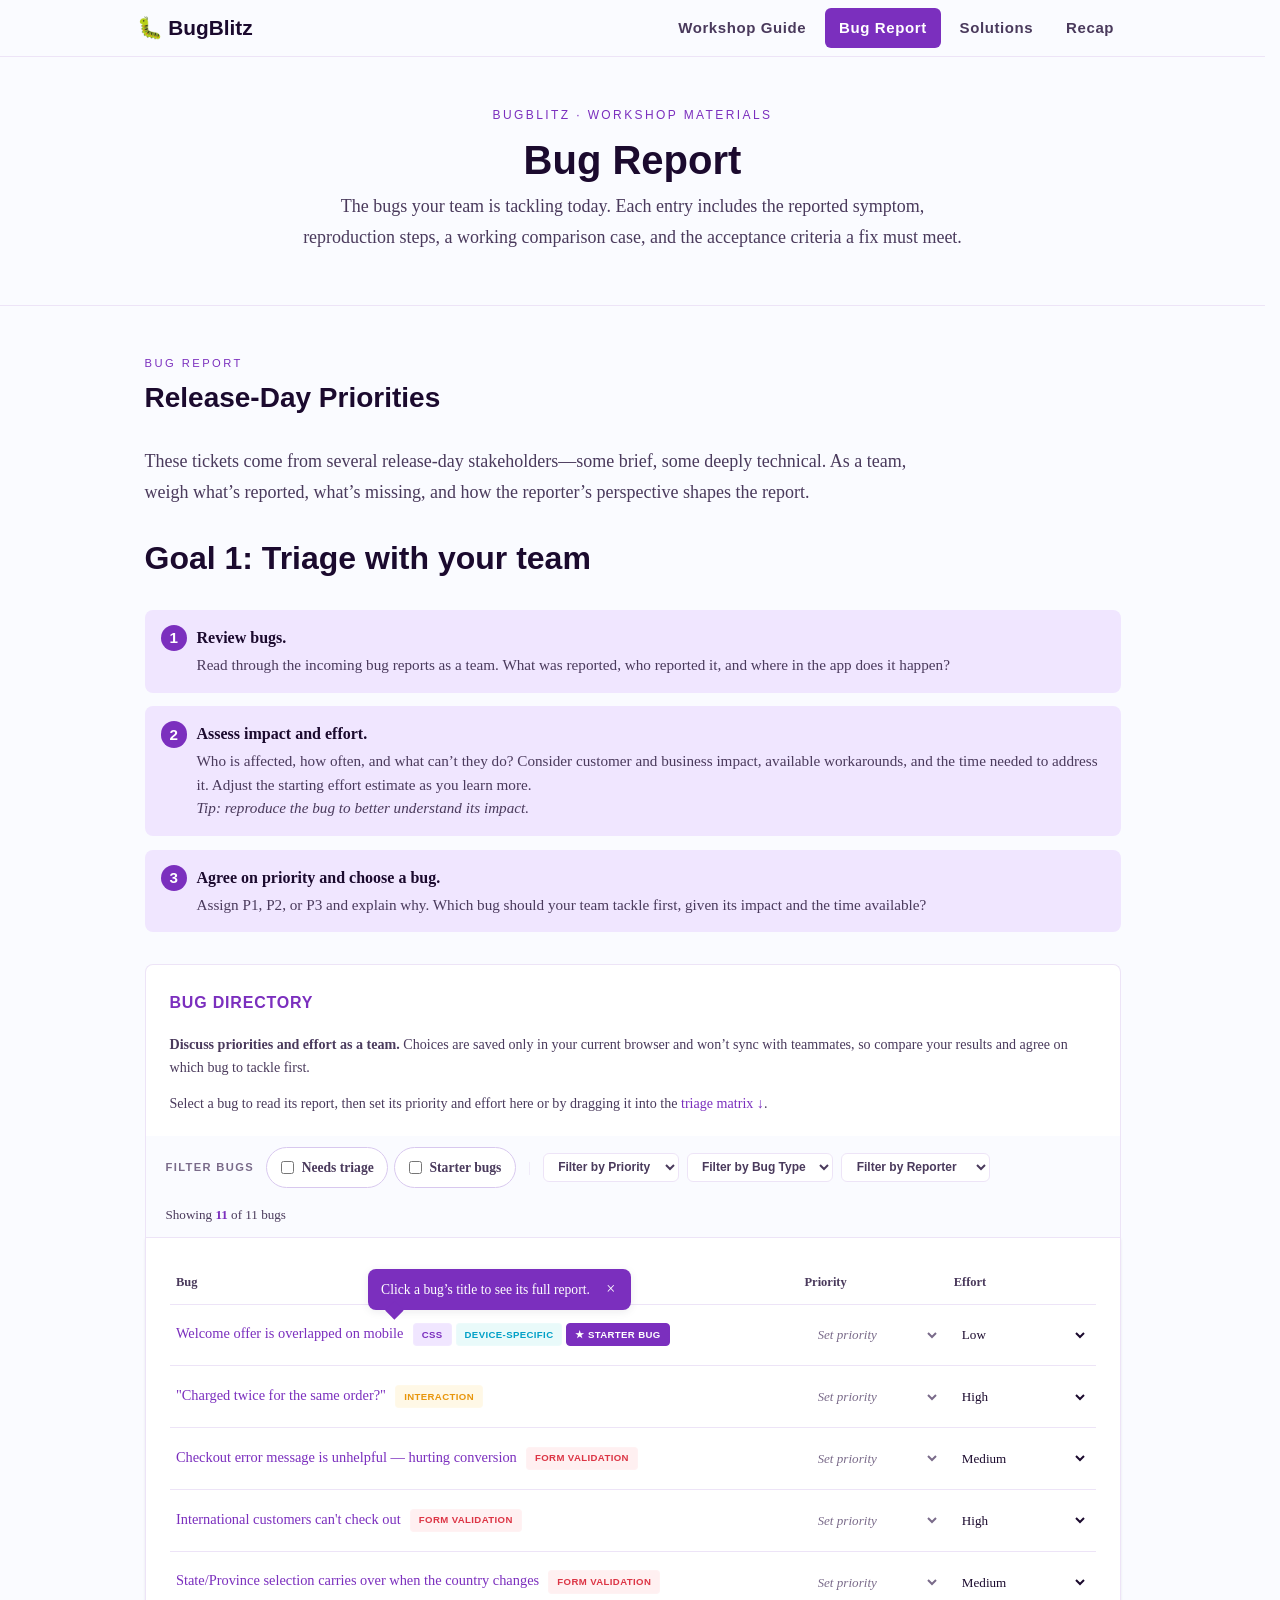
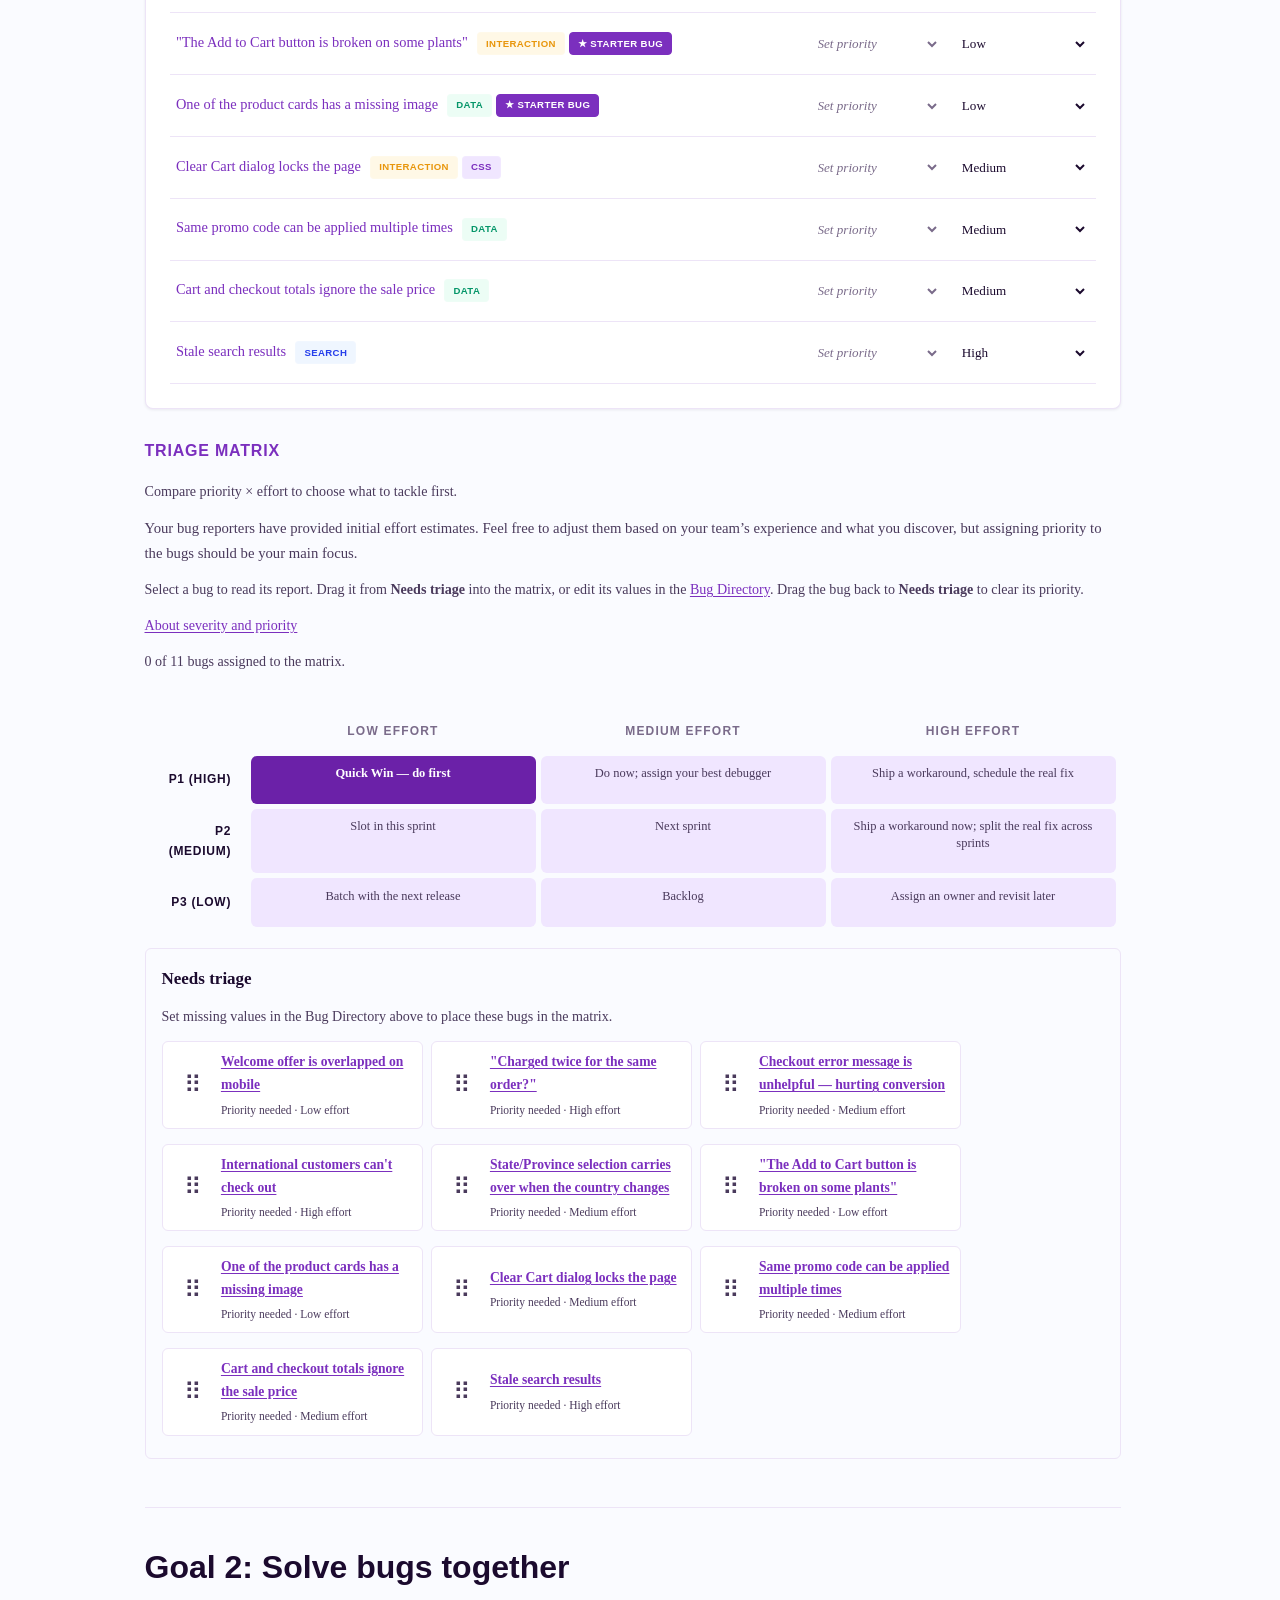
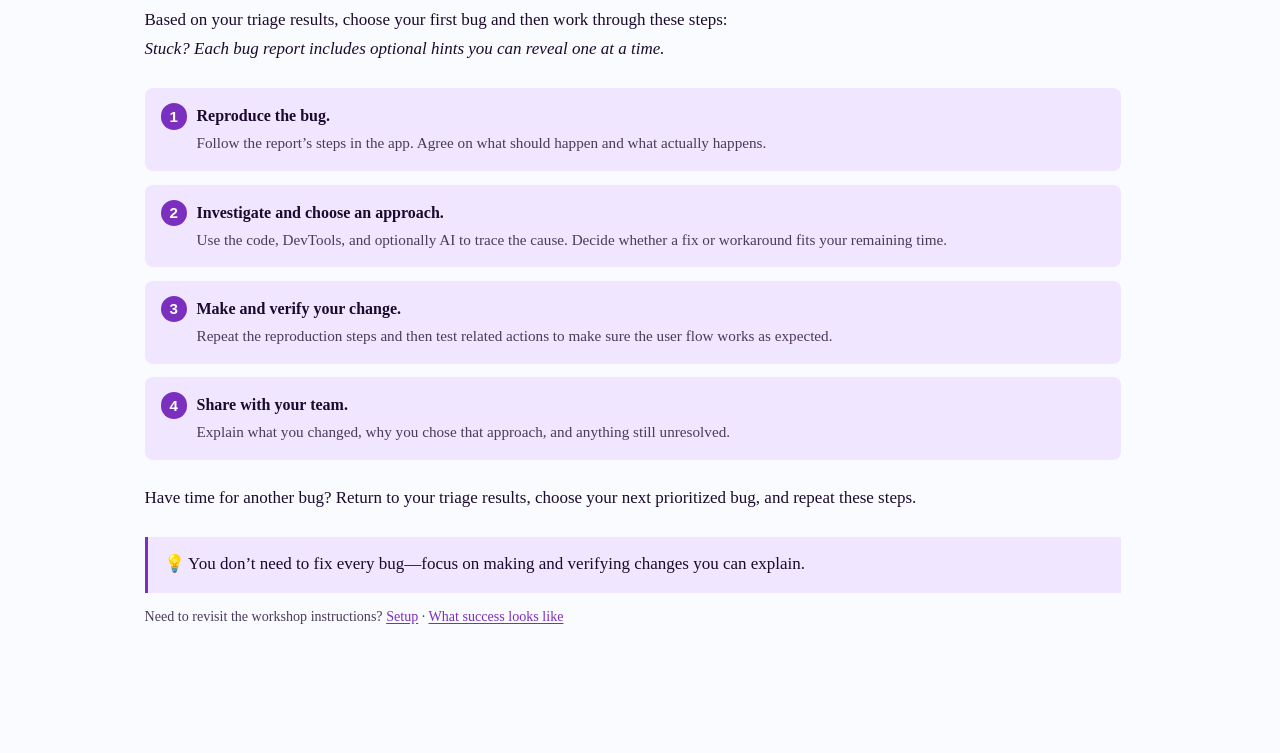
==== commit 8ec94887: "move note" ====
--- a/bugs.html
+++ b/bugs.html
@@ -320,10 +320,10 @@
     <div class="exercise-goal" id="solve-bugs">
       <h2>Goal 2: Solve bugs together</h2>
       <p>Based on your triage results, choose your first bug and then work through these steps:</p>
+      <p><em>Stuck? Each bug report includes optional hints you can reveal one at a time.</em></p>
       <ol>
         <li><strong>Reproduce the bug.</strong> Follow the report’s steps in the app. Agree on what should happen and what actually happens.</li>
-        <li><strong>Investigate and choose an approach.</strong> Use the code, DevTools, and optionally AI to trace the cause. Decide whether a fix or workaround fits your remaining time.
-          <br><em>Stuck? Open your bug report’s hints one at a time. Stop when you have enough to try your next step.</em></li>
+        <li><strong>Investigate and choose an approach.</strong> Use the code, DevTools, and optionally AI to trace the cause. Decide whether a fix or workaround fits your remaining time.</li>
         <li><strong>Make and verify your change.</strong> Repeat the reproduction steps and then test related actions to make sure the user flow works as expected.</li>
         <li><strong>Share with your team.</strong> Explain what you changed, why you chose that approach, and anything still unresolved.</li>
       </ol>
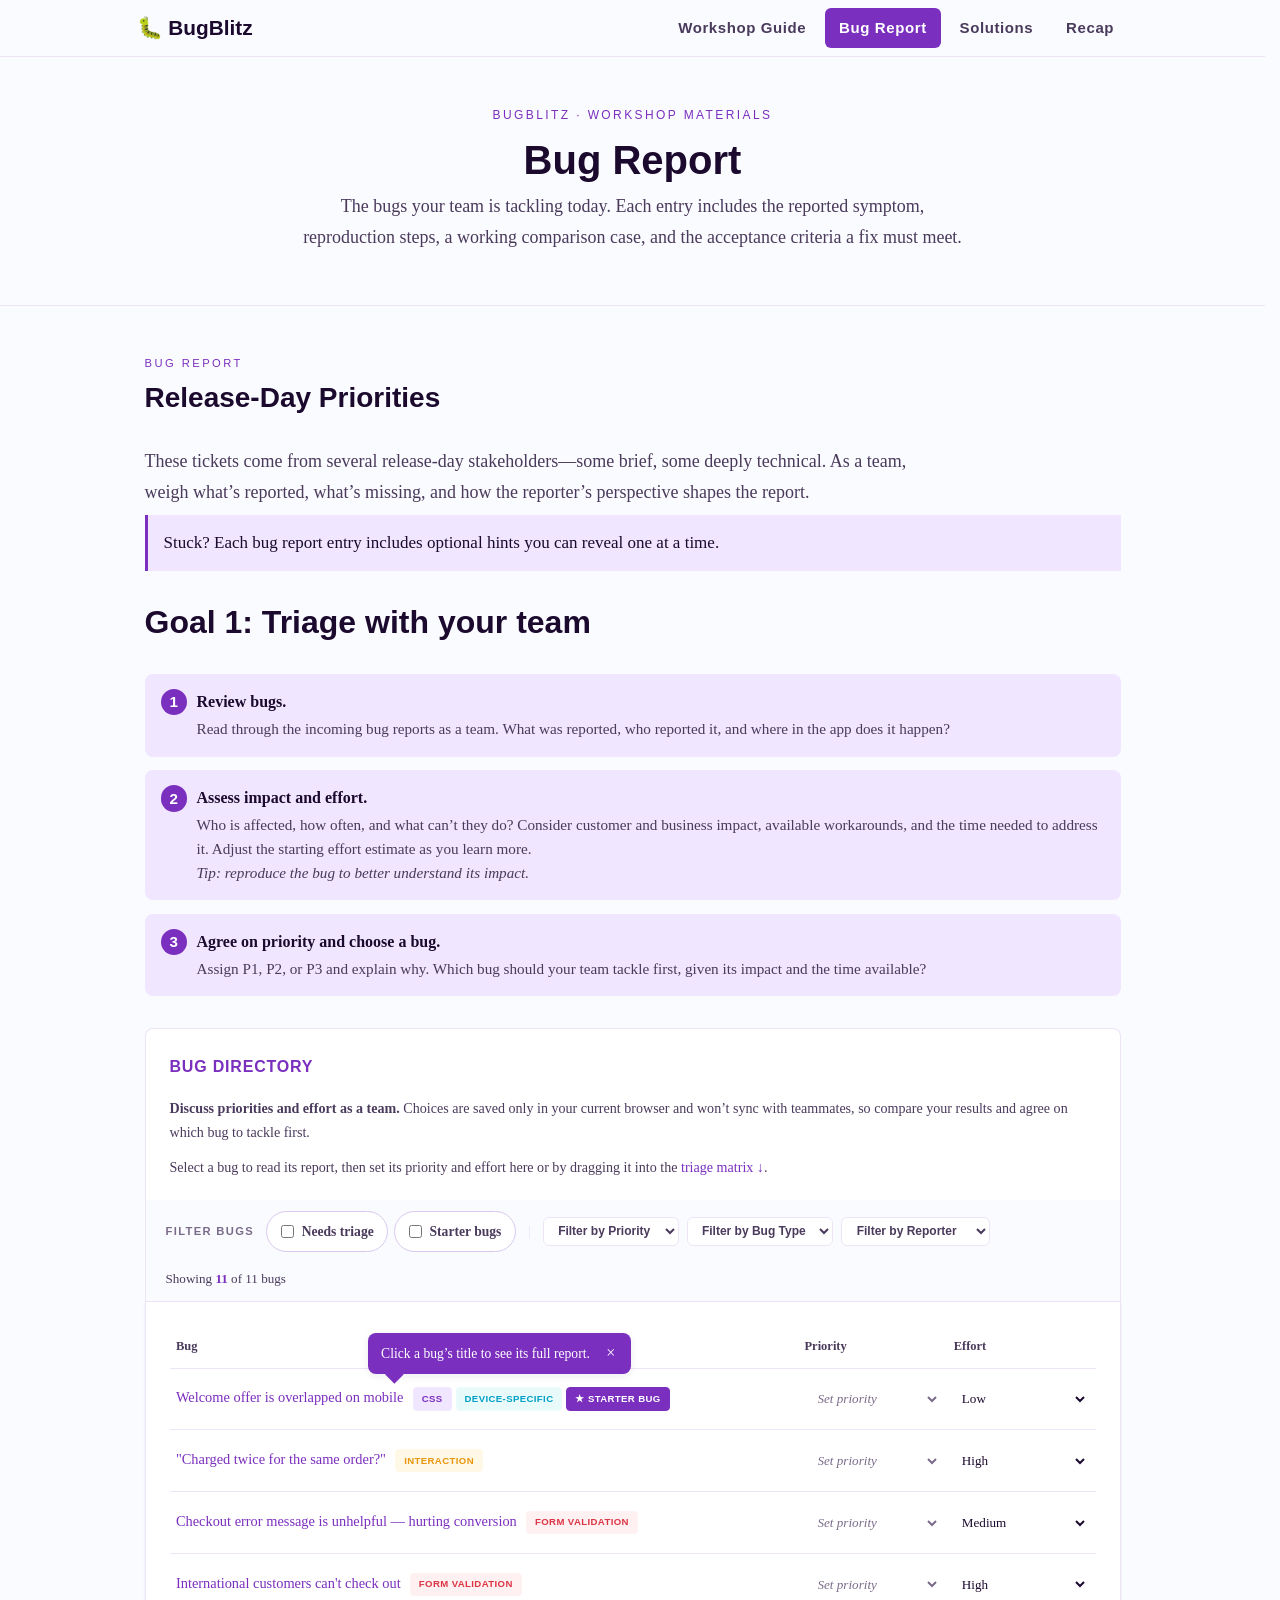
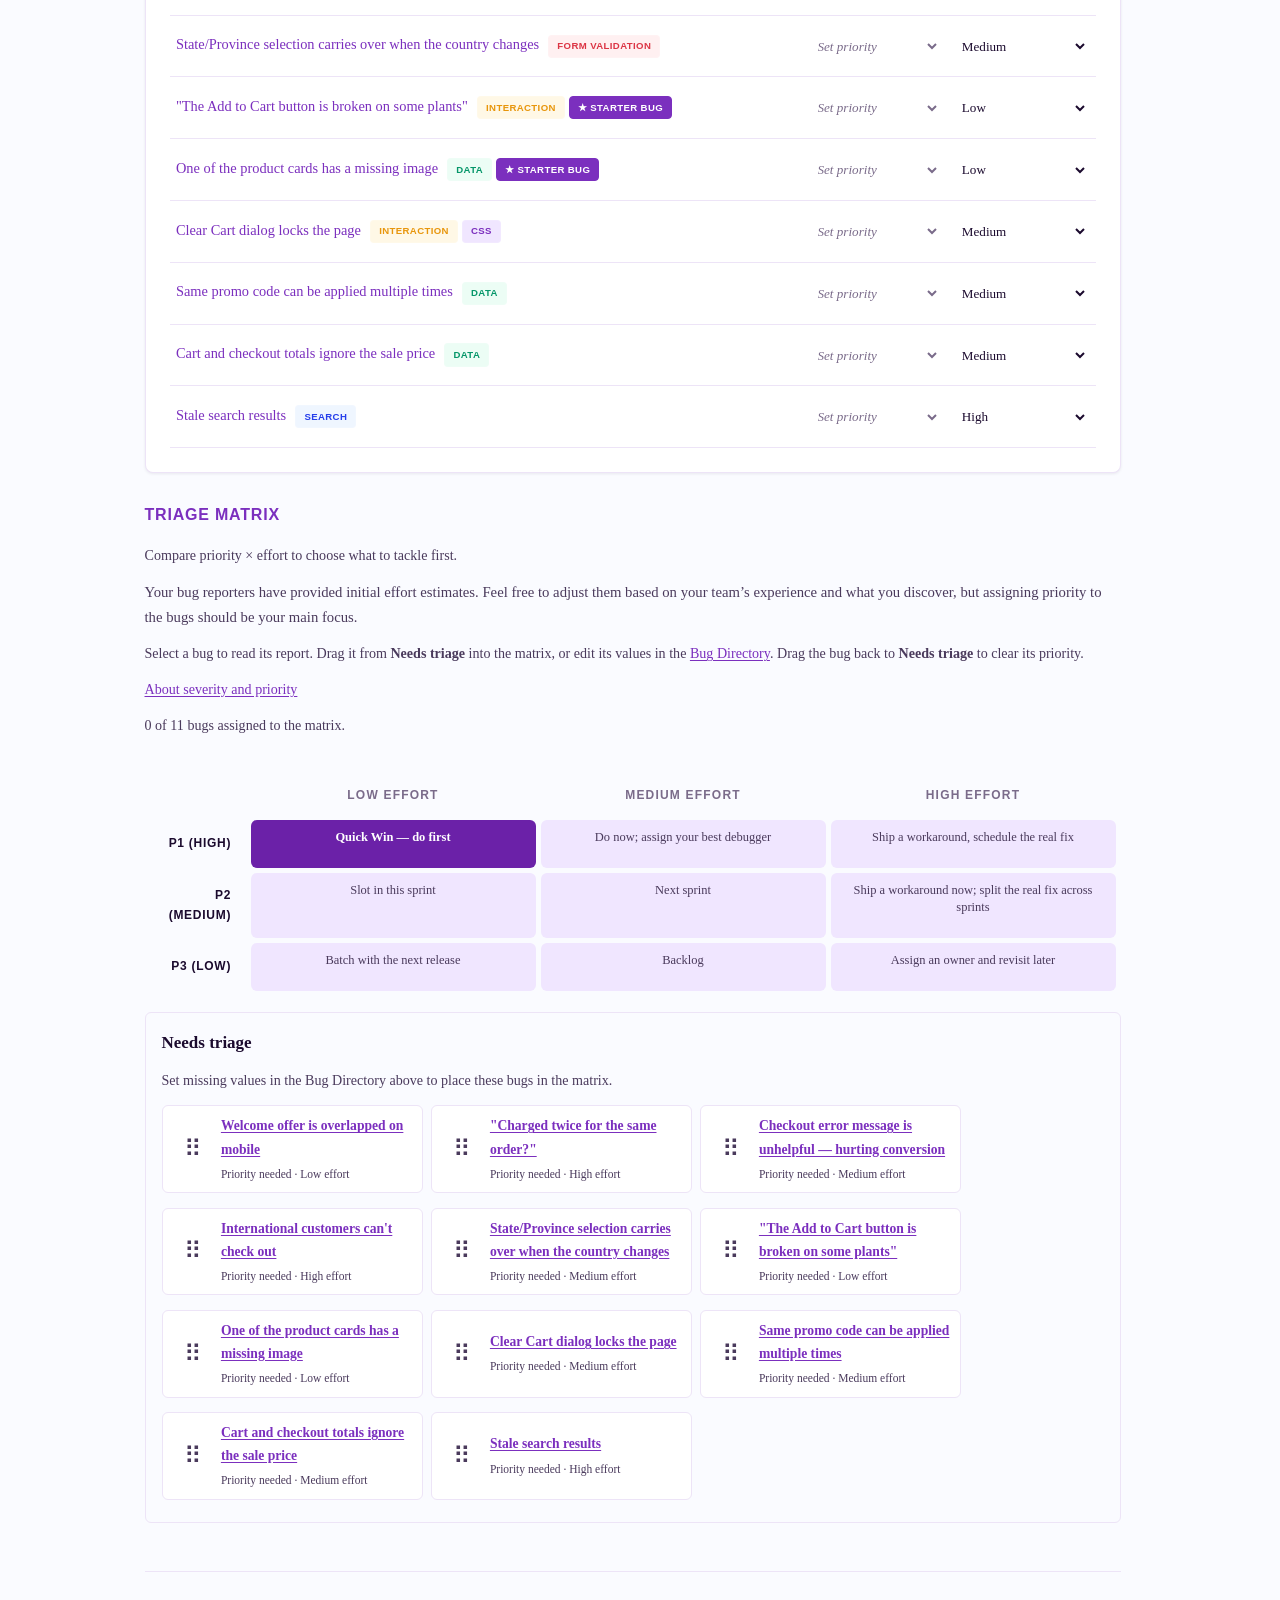
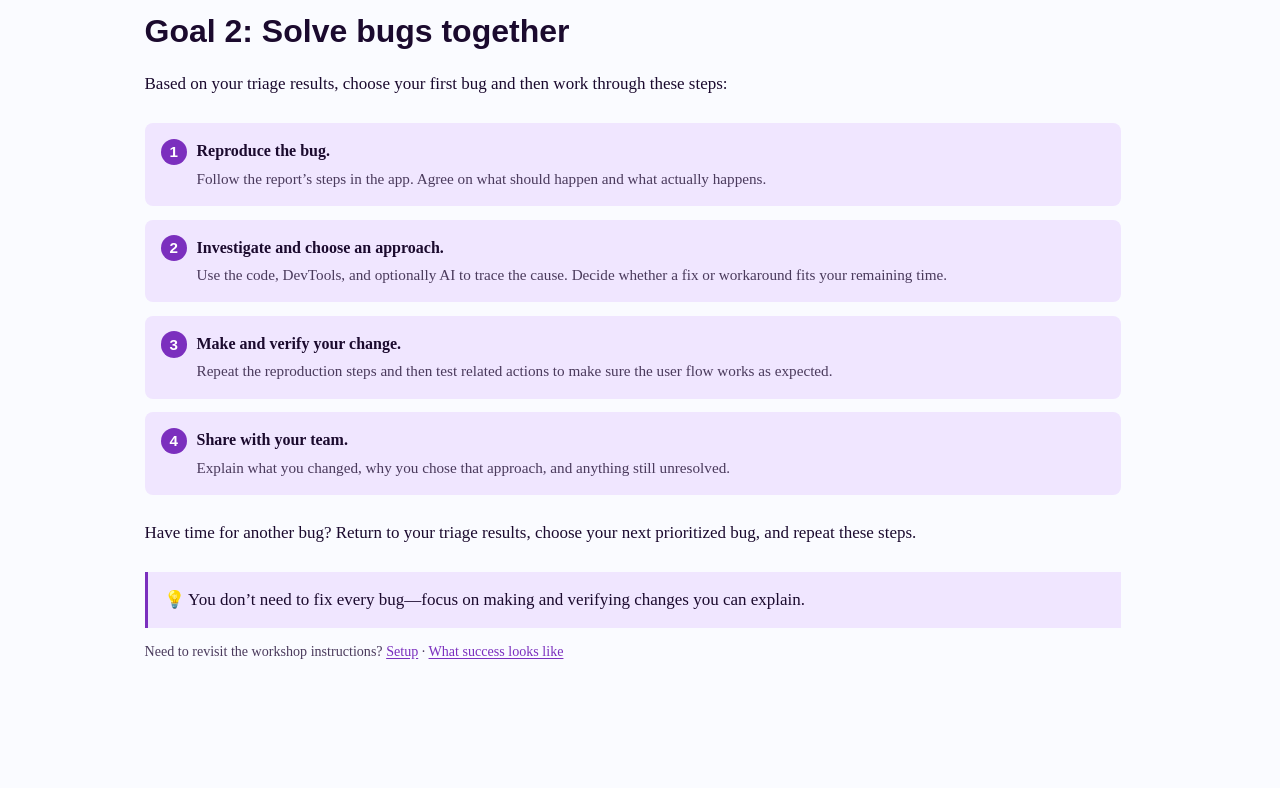
==== commit 0dbc064d: "un-move hint" ====
--- a/bugs.html
+++ b/bugs.html
@@ -65,6 +65,8 @@
     <h2>Release-Day Priorities</h2>
     <p class="lead">These tickets come from several release-day stakeholders—some brief, some deeply technical.
       As a team, weigh what’s reported, what’s missing, and how the reporter’s perspective shapes the report.</p>
+
+    <p class="hints-intro">Stuck? Each bug report entry includes optional hints you can reveal one at a time.</p>
 
     <div class="triage-prompts">
       <h2>Goal 1: Triage with your team</h2>
@@ -320,7 +322,6 @@
     <div class="exercise-goal" id="solve-bugs">
       <h2>Goal 2: Solve bugs together</h2>
       <p>Based on your triage results, choose your first bug and then work through these steps:</p>
-      <p><em>Stuck? Each bug report includes optional hints you can reveal one at a time.</em></p>
       <ol>
         <li><strong>Reproduce the bug.</strong> Follow the report’s steps in the app. Agree on what should happen and what actually happens.</li>
         <li><strong>Investigate and choose an approach.</strong> Use the code, DevTools, and optionally AI to trace the cause. Decide whether a fix or workaround fits your remaining time.</li>
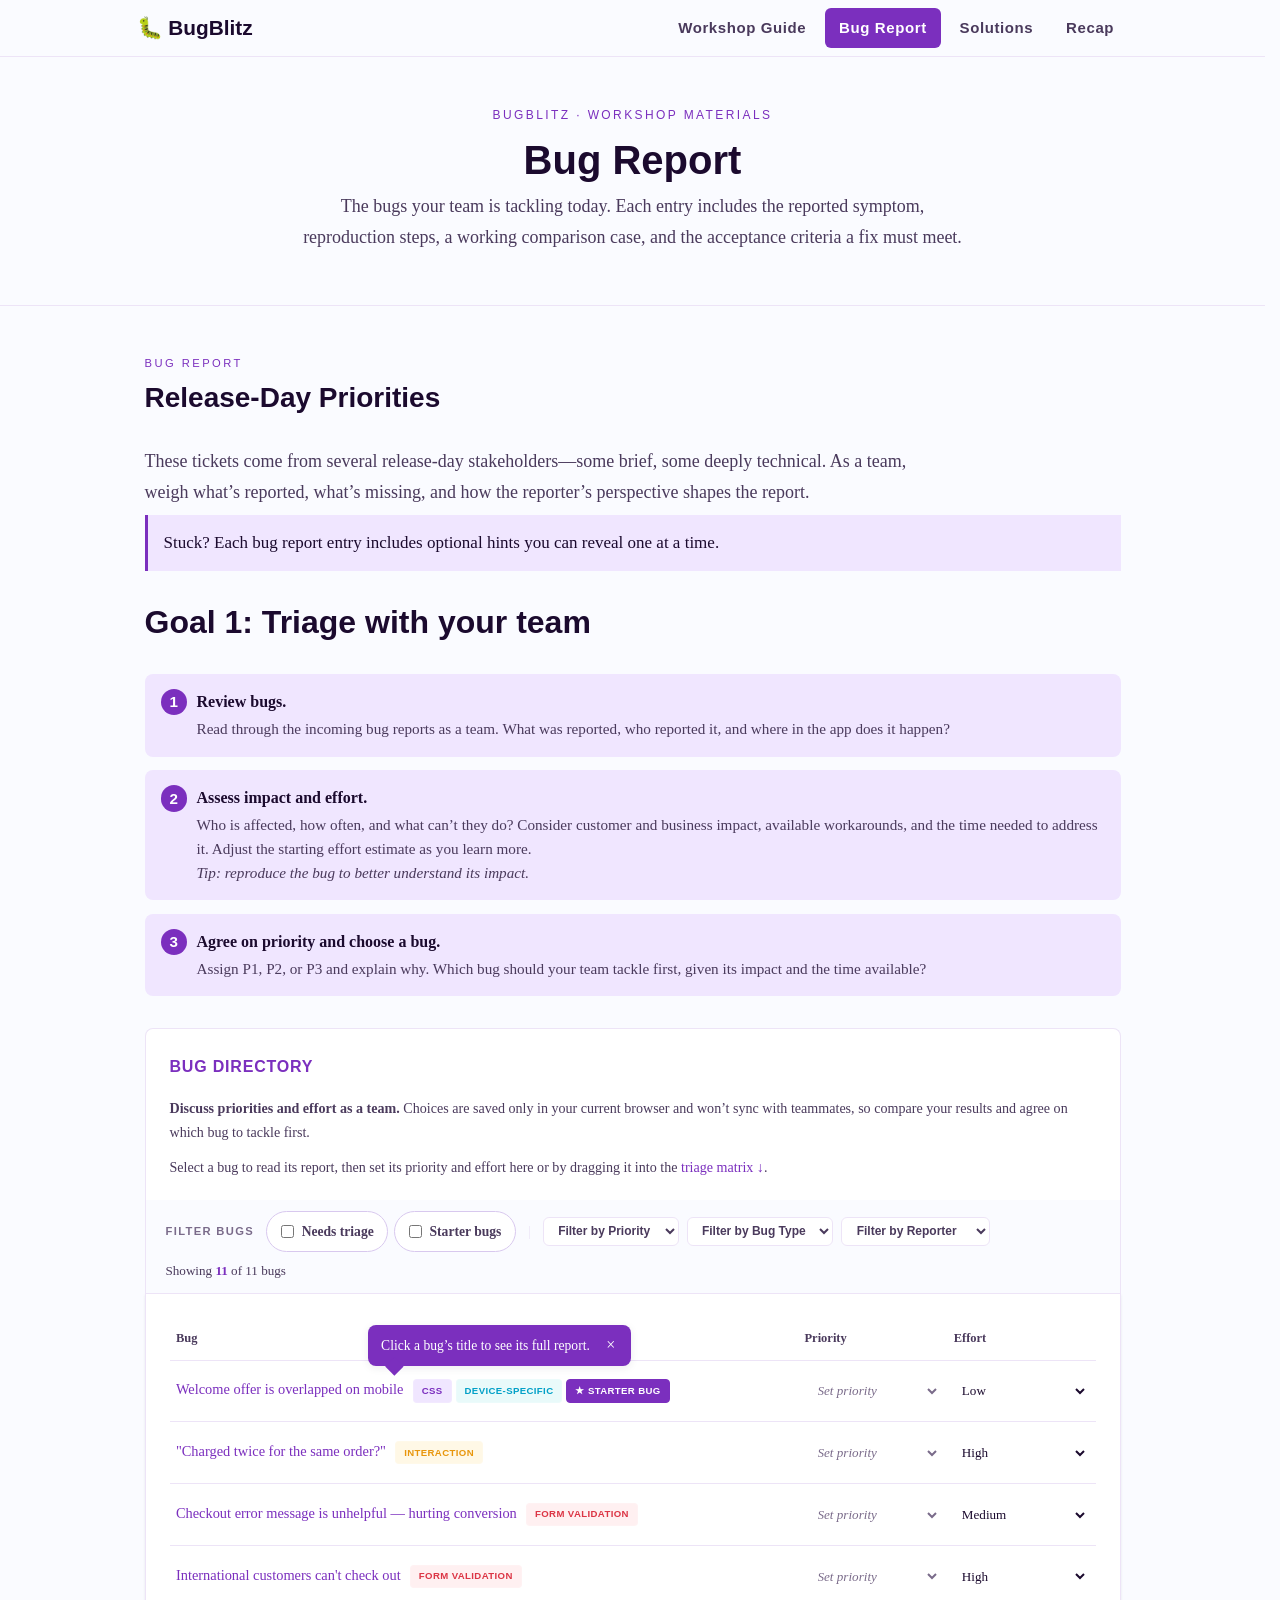
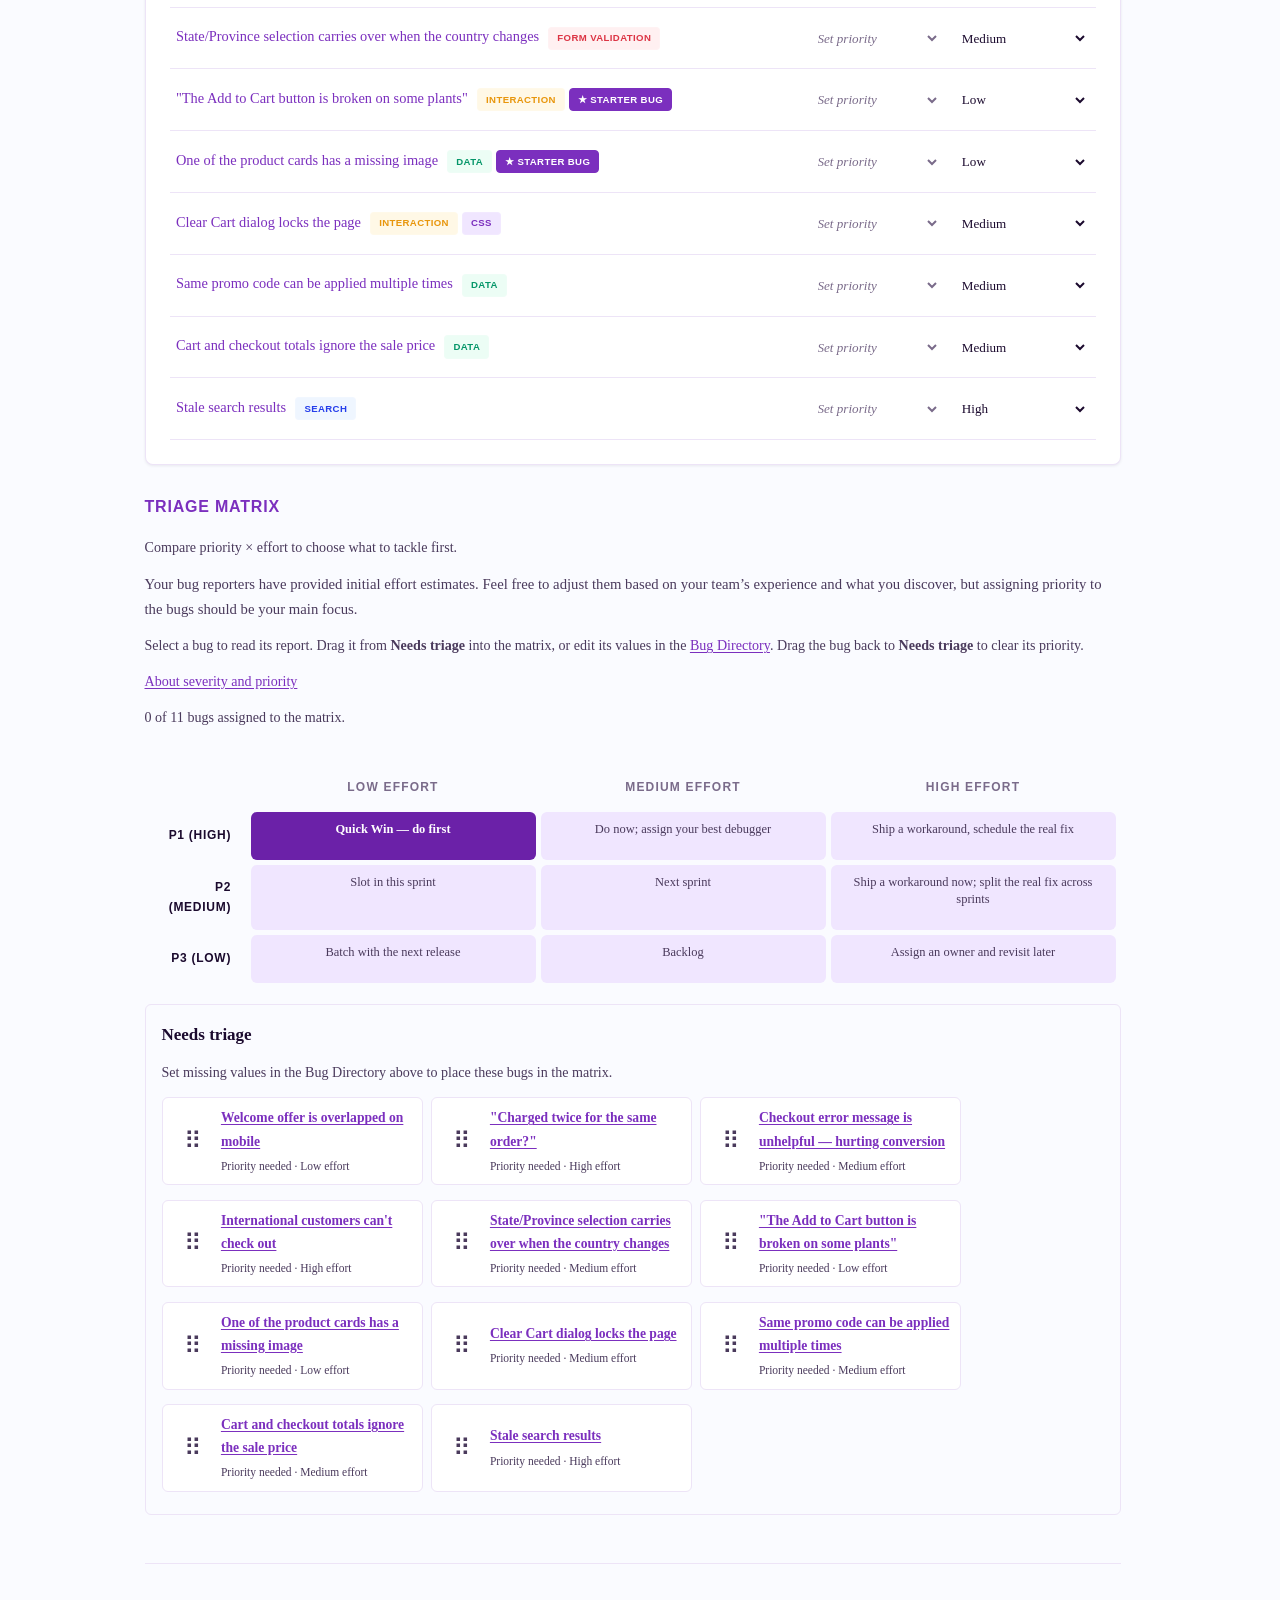
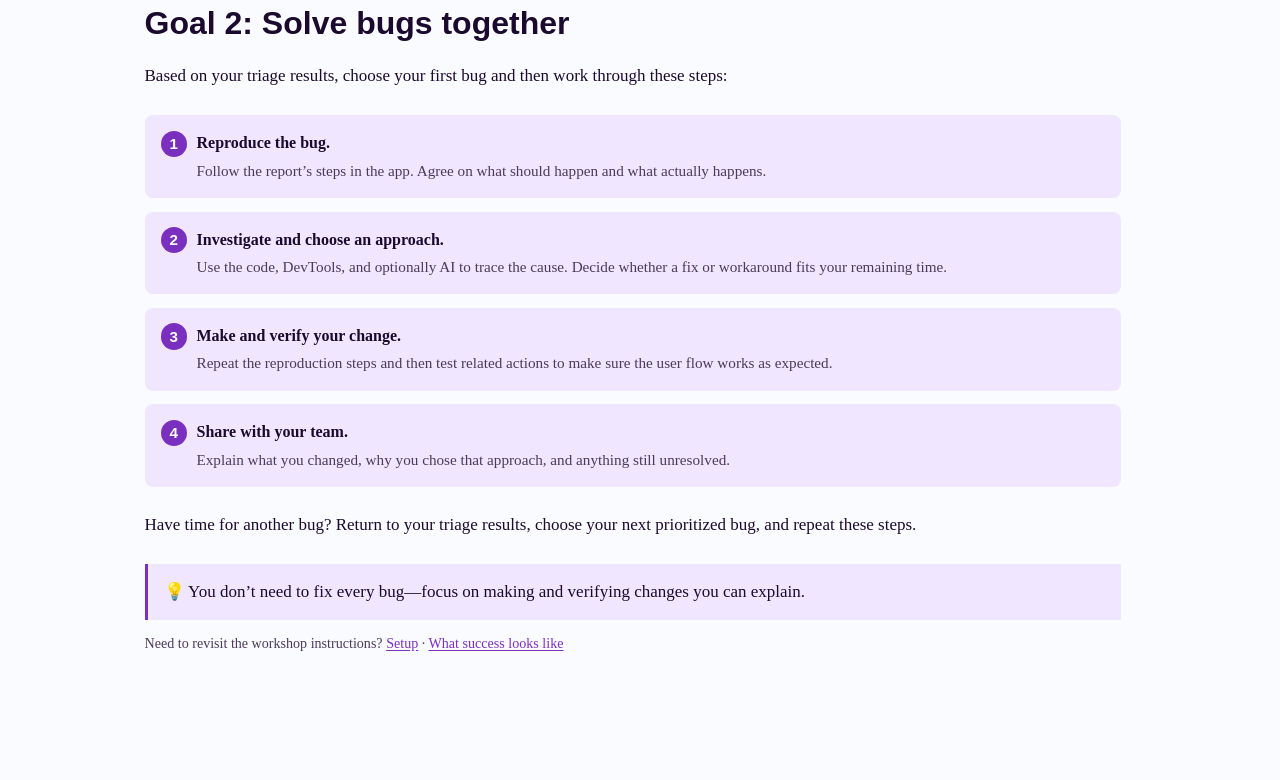
==== commit 6634bee1: "update filter padding" ====
--- a/bugs.html
+++ b/bugs.html
@@ -140,8 +140,10 @@
           <p class="board-help" id="starter-bugs-help" hidden>Starter bugs: Suggested by the facilitators as good starting points for newer debuggers.</p>
           <div class="filter-status" role="status" aria-live="polite">
             <span id="active-filter-summary" hidden></span>
-            Showing <strong id="visible-count">0</strong> of <span id="total-count">0</span> bugs
-            <button type="button" id="clear-filters-btn" class="clear-filters-btn" hidden>Clear filters</button>
+            <div class="filter-results-line">
+              <span>Showing <strong id="visible-count">0</strong> of <span id="total-count">0</span> bugs</span>
+              <button type="button" id="clear-filters-btn" class="clear-filters-btn" hidden>Clear filters</button>
+            </div>
           </div>
         </div>
       </div>
@@ -398,7 +400,7 @@
           <div class="bug-guide-card-type cat-interaction">Interaction Bug</div>
         </div>
         <h3>"Charged twice for the same order?"</h3>
-        <p class="exercise-notice"><span class="exercise-notice-label"><span aria-hidden="true">⚠️</span> Before you start</span><strong>If you’re using Mock API in StackBlitz, skip this exercise because it requires DevTools throttling.</strong> Continue with the next exercise. You can try this later using Live Supabase or running the project locally.</p>
+        <p class="exercise-notice"><span class="exercise-notice-label"><span aria-hidden="true">⚠️</span> Before you start</span><strong>This exercise isn’t supported with Mock API in StackBlitz.</strong> Choose another bug, or <a href="index.html#local-setup">run the project locally</a> to try this one.</p>
         <div class="reporter-line" style="--reporter-color: var(--role-support);"><span
             class="reporter-dot"></span>Reported by <strong>Customer Support</strong></div>
         <p class="bug-guide-card-symptom">Getting a wave of complaints from customers saying they placed a single order
@@ -411,7 +413,7 @@
         </div>
         <details class="bug-hints" id="hints-duplicate-order-placed">
           <summary>Need a hint?</summary>
-          <p class="exercise-notice"><span aria-hidden="true">⚠️</span> Using <strong>Mock API? Skip this bug.</strong></p>
+          <p class="exercise-notice"><span aria-hidden="true">⚠️</span> Using <strong>Mock API in StackBlitz?</strong> Choose another bug or <a href="index.html#local-setup">run the project locally</a>.</p>
           <p class="hints-help">Reveal one hint at a time. Stop whenever you have enough to try your next step.</p>
           <details class="bug-hint" id="hint-duplicate-order-placed-1">
             <summary>Hint 1 of 3 · Where to look</summary>
@@ -841,7 +843,7 @@
           <div class="bug-guide-card-type cat-search">Search Bug</div>
         </div>
         <h3>Stale search results</h3>
-        <p class="exercise-notice"><span class="exercise-notice-label"><span aria-hidden="true">⚠️</span> Before you start</span><strong>If you’re using Mock API in StackBlitz, skip this exercise because it requires DevTools throttling.</strong> Continue with the next exercise. You can try this later using Live Supabase or running the project locally.</p>
+        <p class="exercise-notice"><span class="exercise-notice-label"><span aria-hidden="true">⚠️</span> Before you start</span><strong>This exercise isn’t supported with Mock API in StackBlitz.</strong> Choose another bug, or <a href="index.html#local-setup">run the project locally</a> to try this one.</p>
         <div class="reporter-line" style="--reporter-color: var(--role-dev);"><span class="reporter-dot"></span>Reported
           by <strong>Software Engineer</strong></div>
         <p class="bug-guide-card-symptom">As a shopper types in the header search, suggestions from an earlier search can replace
@@ -884,7 +886,7 @@
         </div>
         <details class="bug-hints" id="hints-stale-search">
           <summary>Need a hint?</summary>
-          <p class="exercise-notice"><span aria-hidden="true">⚠️</span> Using <strong>Mock API? Skip this bug.</strong></p>
+          <p class="exercise-notice"><span aria-hidden="true">⚠️</span> Using <strong>Mock API in StackBlitz?</strong> Choose another bug or <a href="index.html#local-setup">run the project locally</a>.</p>
           <p class="hints-help">Reveal one hint at a time. Stop whenever you have enough to try your next step.</p>
           <details class="bug-hint" id="hint-stale-search-1">
             <summary>Hint 1 of 3 · Where to look</summary>
--- a/styles.css
+++ b/styles.css
@@ -1444,7 +1444,7 @@
     width: 100%;
     align-items: center;
     justify-content: space-between;
-    gap: 1rem;
+    gap: 0.5rem;
     flex-wrap: wrap;
   }
 
@@ -1585,10 +1585,13 @@
   }
 
   .filter-status.is-filtered {
-    padding: 0.75rem 1rem;
+    padding: 0.35rem 0.65rem;
     border-left: 3px solid var(--accent);
     background: var(--surface);
   }
+
+  .filter-results-line { display: flex; flex-wrap: wrap; align-items: center; gap: 0.5rem; }
+  #active-filter-summary:not([hidden]) { margin-bottom: 0.2rem; }
 
   .bug-filter-check {
     display: inline-flex;
@@ -1614,7 +1617,7 @@
 
   #active-filter-summary:not([hidden]) { display: block; }
   #starter-bugs-help[hidden] { display: none; }
-  #starter-bugs-help { flex-basis: 100%; margin: 0.5rem 0; }
+  #starter-bugs-help { flex-basis: 100%; margin: 0; }
   .starter-bug-badge.toc-tag,
   .starter-bug-badge.bug-guide-card-type {
     display: inline-block;
